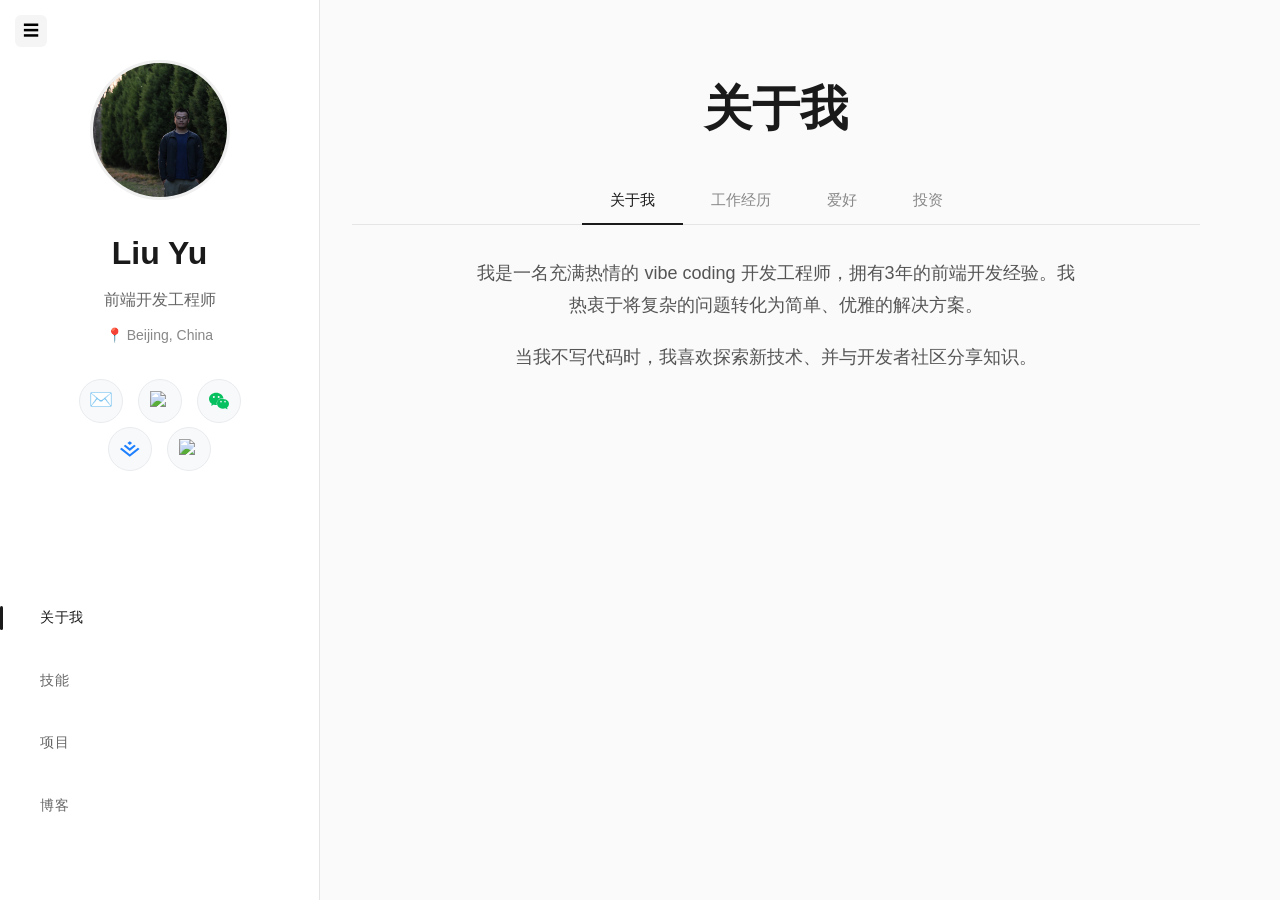
==== index.html @ d7ed3e7b "fix: 修改博客文章详情页" ====
<!DOCTYPE html>
<html lang="zh-CN">
<head>
    <meta charset="UTF-8">
    <meta name="viewport" content="width=device-width, initial-scale=1.0">
    <title>个人网站</title>
    <link rel="stylesheet" href="styles.css">
    <script type="module" src="./js/script.js"></script>
</head>
<body>
    <div class="app-container">
        <!-- 移动端顶部导航 -->
        <nav class="mobile-nav">
            <span class="mobile-nav-title">Liu Yu</span>
            <ul class="mobile-nav-menu">
                <li><a href="#about" class="mobile-nav-link active">关于</a></li>
                <li><a href="#skills" class="mobile-nav-link">技能</a></li>
                <li><a href="#projects" class="mobile-nav-link">项目</a></li>
                <li><a href="#blog" class="mobile-nav-link">博客</a></li>
            </ul>
        </nav>
        <button class="sidebar-toggle" id="sidebarToggle" title="收起侧边栏">☰</button>
        <aside class="sidebar">
            <div class="profile-section">
                <div class="avatar">
                    <img src="./images/avatar.webp" alt="Profile Picture" class="profile-img">
                </div>
                <h1 class="name">Liu Yu</h1>
                <p class="title">前端开发工程师</p>
                <p class="location">📍 Beijing, China</p>
                
                <div class="social-links">
                    <a href="mailto:hotpotliu@163.com" class="social-link" target="_blank">✉️</a>
                    <a href="https://github.com/Dada-liu" class="social-link" target="_blank"><img src="./github-logo.png" alt="GitHub" class="social-icon"></a>
                    <div class="wechat-container">
                        <a href="#" class="social-link wechat-link" target="_blank"><img src="./wechat-logo.svg" alt="WeChat" class="social-icon"></a>
                        <div class="wechat-popup">
                            <div class="wechat-popup-content">
                                <img src="./wechat-qrcode.webp" alt="WeChat QR Code" class="wechat-qrcode">
                                <div class="wechat-info">
                                    <p class="wechat-id">微信号：hotpotdaxia</p>
                                    <p class="wechat-tip">扫码添加微信</p>
                                </div>
                            </div>
                        </div>
                    </div>
                </div>
                <div class="social-links social-links-secondary">
                    <a href="https://juejin.cn/user/4187412310262702" class="social-link" target="_blank" title="掘金">
                        <img src="./juejin-logo.svg" alt="掘金" class="social-icon"></a>
                    </a>
                    <a href="https://blog.csdn.net/txt666999999" class="social-link" target="_blank" title="CSDN">
                        <img src="https://g.csdnimg.cn/static/logo/favicon32.ico" alt="CSDN" class="social-icon"></a>
                        <!-- <img src="./csdn-logo.png" alt="CSDN" class="social-icon"></a> -->
                    </a>
                </div>
            </div>

            <nav class="nav-section">
                <ul class="nav-menu">
                    <li><a href="#about" class="nav-link active">关于我</a></li>
                    <li><a href="#skills" class="nav-link">技能</a></li>
                    <li><a href="#projects" class="nav-link">项目</a></li>
                    <li><a href="#blog" class="nav-link">博客</a></li>
                </ul>
            </nav>
        </aside>

        <main class="main-content">
            <section id="about" class="content-section active">
                <div class="section-header">
                    <h2>关于我</h2>
                </div>
                <div class="about-tabs">
                    <button class="about-tab active" data-about-tab="about-me">关于我</button>
                    <button class="about-tab" data-about-tab="experience">工作经历</button>
                    <button class="about-tab" data-about-tab="hobbies">爱好</button>
                    <button class="about-tab" data-about-tab="investment">投资</button>
                </div>
                <div class="about-tab-content active" id="about-me">
                    <div class="about-content">
                        <p>我是一名充满热情的 vibe coding 开发工程师，拥有3年的前端开发经验。我热衷于将复杂的问题转化为简单、优雅的解决方案。</p>
                        <p>当我不写代码时，我喜欢探索新技术、并与开发者社区分享知识。</p>
                    </div>
                </div>
                <div class="about-tab-content" id="about-experience">
                    <div class="timeline" id="experienceTimeline">
                        <!-- 经历将通过 JS 动态加载 -->
                    </div>
                </div>
                <div class="about-tab-content" id="about-hobbies">
                    <div class="about-content">
                        <p>身体是革命的本钱，保持体育运动；</p>
                        <p>追求极限，探索更高阶的运动；</p>
                    </div>
                    <div class="image-gallery">
                        <img src="./images/hobby-1.webp" alt="爱好 1" class="gallery-image">
                        <img src="./images/hobby-2.webp" alt="爱好 2" class="gallery-image">
                        <img src="./images/hobby-3.webp" alt="爱好 3" class="gallery-image">
                    </div>
                </div>
                <div class="about-tab-content" id="about-investment">
                    <div class="about-content">
                        <p>
                            欢迎加好友一起探讨
                        </p>
                    </div>
                    <div class="image-gallery">
                        <img src="./images/invest.webp" alt="投资" class="gallery-image">
                    </div>
                </div>
            </section>

            <section id="skills" class="content-section">
                <div class="section-header">
                    <h2>技能</h2>
                    <p>我使用的技术栈</p>
                </div>
                <div class="skills-container">
                    <div class="skill-category">
                        <h3>前端</h3>
                        <div class="skill-tags">
                            <span class="skill-tag">HTML/CSS</span>
                            <span class="skill-tag">JavaScript</span>
                            <span class="skill-tag">React</span>
                            <span class="skill-tag">Next</span>
                            <span class="skill-tag">TypeScript</span>
                        </div>
                    </div>
                    <div class="skill-category">
                        <h3>后端</h3>
                        <div class="skill-tags">
                            <span class="skill-tag">Node.js</span>
                            <span class="skill-tag">Python</span>
                            <!-- <span class="skill-tag">MongoDB</span> -->
                        </div>
                    </div>
                    <div class="skill-category">
                        <h3>工具与平台</h3>
                        <div class="skill-tags">
                            <span class="skill-tag">Git</span>
                            <span class="skill-tag">Docker</span>
                            <span class="skill-tag">Linux</span>
                            <span class="skill-tag">Nginx</span>
                            <span class="skill-tag">CI/CD</span>
                        </div>
                    </div>
                </div>
            </section>

            <section id="projects" class="content-section">
                <div class="section-header">
                    <h2>项目</h2>
                    <p>我的最新作品</p>
                </div>
                <div class="projects-grid" id="projectsGrid">
                    <!-- 项目将通过 JS 动态加载 -->
                </div>
            </section>

            <section id="blog" class="content-section">
                <div class="section-header">
                    <h2>博客</h2>
                    <p>我的思考与教程</p>
                </div>
                <div class="blog-list" id="blogList">
                    <!-- 博客文章将通过 JS 动态加载 -->
                </div>
            </section>

            <section id="blog-detail" class="content-section">
                <button class="back-button" id="backToBlog">← 返回博客</button>
                <article class="blog-article" id="blogArticle">
                    <!-- 文章详情将通过 JS 动态加载 -->
                </article>
            </section>


            <section id="contact" class="content-section">
                <div class="section-header">
                    <h2>联系我</h2>
                    <p>让我们一起合作</p>
                </div>
                <div class="contact-content">
                    <p>我始终对新项目和机会感兴趣。无论您有疑问还是只是想打个招呼，请随时联系我！</p>
                    <div class="contact-methods">
                        <div class="contact-method">
                            <h4>邮箱</h4>
                            <a href="mailto:your.email@example.com">your.email@example.com</a>
                        </div>
                        <div class="contact-method">
                            <h4>GitHub</h4>
                            <a href="https://github.com/yourusername">github.com/yourusername</a>
                        </div>
                        <div class="contact-method">
                            <h4>领英</h4>
                            <a href="https://linkedin.com/in/yourusername">linkedin.com/in/yourusername</a>
                        </div>
                    </div>
                </div>
            </section>
        </main>
    </div>
</body>
</html>
---- styles.css ----
* {
    margin: 0;
    padding: 0;
    box-sizing: border-box;
}

body {
    font-family: 'Inter', -apple-system, BlinkMacSystemFont, 'Segoe UI', Roboto, sans-serif;
    line-height: 1.6;
    color: #1a1a1a;
    background: #fafafa;
    min-height: 100vh;
}

.app-container {
    display: flex;
    min-height: 100vh;
}

/* Sidebar Styles */
.sidebar {
    width: 320px;
    background: white;
    color: #1a1a1a;
    padding: 60px 40px;
    display: flex;
    flex-direction: column;
    position: fixed;
    height: 100vh;
    border-right: 1px solid #e5e5e5;
    transition: width 0.3s ease, padding 0.3s ease, visibility 0.3s ease, opacity 0.3s ease;
}

.sidebar-toggle {
    position: fixed;
    top: 15px;
    left: 15px;
    z-index: 1001;
    width: 32px;
    height: 32px;
    border: none;
    background: #f5f5f5;
    border-radius: 6px;
    cursor: pointer;
    font-size: 16px;
    display: flex;
    align-items: center;
    justify-content: center;
    transition: background 0.2s, left 0.3s ease;
}

.sidebar-toggle.hidden {
    left: -40px;
}

/* 移动端顶部导航 - 默认隐藏 */
.mobile-nav {
    display: none;
}

.sidebar-toggle:hover {
    background: #e5e5e5;
}

.sidebar.collapsed {
    width: 0;
    padding: 60px 0;
    overflow: hidden;
    visibility: hidden;
    opacity: 0;
}

.sidebar.collapsed + .main-content {
    margin-left: 0;
    transition: margin-left 0.3s ease;
}

.profile-section {
    text-align: center;
    margin-bottom: 40px;
}

.avatar {
    margin-bottom: 20px;
}

.profile-img {
    width: 140px;
    height: 140px;
    border-radius: 50%;
    object-fit: cover;
    transition: all 0.3s ease;
    border: 3px solid #f0f0f0;
}

.profile-img:hover {
    transform: scale(4.5);
    /* border-color: #e0e0e0; */
}

.name {
    font-size: 2rem;
    font-weight: 700;
    margin-bottom: 8px;
    color: #1a1a1a;
}

.title {
    font-size: 1rem;
    color: #666;
    margin-bottom: 12px;
    font-weight: 400;
}

.location {
    font-size: 0.875rem;
    color: #888;
    margin-bottom: 32px;
}

.social-links {
    display: flex;
    justify-content: center;
    gap: 15px;

    transform: scale(1)
}

.social-link {
    display: flex;
    align-items: center;
    justify-content: center;
    width: 44px;
    height: 44px;
    background: #f8f9fa;
    color: #666;
    text-decoration: none;
    border-radius: 50%;
    transition: all 0.2s ease;
    font-size: 1.2rem;
    border: 1px solid #e9ecef;
}

.social-link:hover {
    background: #1a1a1a;
    color: white;
    transform: translateY(-1px);
    border-color: #1a1a1a;
}

.social-icon {
    width: 20px;
    height: 20px;
}

.social-links-secondary {
    margin-top: 4px;
}

/* 微信弹窗样式 */
.wechat-container {
    position: relative;
    display: inline-block;
}

.wechat-popup {
    position: absolute;
    bottom: 100%;
    left: 50%;
    transform: translateX(-50%);
    background: white;
    border-radius: 12px;
    padding: 16px;
    box-shadow: 0 8px 24px rgba(0, 0, 0, 0.12);
    opacity: 0;
    visibility: hidden;
    transition: all 0.2s ease;
    z-index: 1000;
    margin-bottom: 12px;
    border: 1px solid #f0f0f0;
    min-width: 160px;
}

.wechat-popup::before {
    content: '';
    position: absolute;
    top: 100%;
    left: 50%;
    transform: translateX(-50%);
    border: 6px solid transparent;
    border-top-color: white;
}

.wechat-container:hover .wechat-popup {
    opacity: 1;
    visibility: visible;
    transform: translateX(-50%) translateY(-10px);
}

.wechat-popup-content {
    text-align: center;
}

.wechat-qrcode {
    width: 100px;
    height: 100px;
    margin-bottom: 10px;
    border-radius: 8px;
}

.wechat-info {
    color: #1a1a1a;
}

.wechat-id {
    font-size: 12px;
    font-weight: 600;
    margin-bottom: 2px;
    color: #1a1a1a;
}

.wechat-tip {
    font-size: 11px;
    color: #666;
    margin: 0;
}

.nav-section {
    margin-top: auto;
}

.nav-menu {
    list-style: none;
}

.nav-menu li {
    margin-bottom: 8px;
}

.nav-link {
    display: block;
    color: #666;
    text-decoration: none;
    padding: 16px 0;
    border-radius: 0;
    transition: all 0.2s ease;
    font-weight: 500;
    font-size: 0.875rem;
    text-transform: uppercase;
    letter-spacing: 0.5px;
    position: relative;
}

.nav-link:hover {
    color: #1a1a1a;
}

.nav-link.active {
    color: #1a1a1a;
}

.nav-link.active::after {
    content: '';
    position: absolute;
    left: -40px;
    top: 50%;
    transform: translateY(-50%);
    width: 3px;
    height: 24px;
    background: #1a1a1a;
    border-radius: 2px;
}

/* Main Content Styles */
.main-content {
    margin-left: 320px;
    flex: 1;
    padding: 80px 80px 80px 32px;
    overflow-y: auto;
    background: #fafafa;
}

.content-section {
    display: none;
    max-width: 1000px;
    margin: 0 auto;
}

.content-section.active {
    display: block;
}

.section-header {
    margin-bottom: 40px;
    text-align: center;
}

.section-header h2 {
    font-size: 3rem;
    color: #1a1a1a;
    margin-bottom: 16px;
    font-weight: 700;
    line-height: 1.2;
}

.section-header p {
    color: #666;
    font-size: 1.125rem;
    font-weight: 400;
}

/* About Section Tabs */
.about-tabs {
    display: flex;
    justify-content: center;
    gap: 0;
    margin-bottom: 32px;
    border-bottom: 1px solid #e5e5e5;
}

.about-tab {
    padding: 12px 28px;
    background: none;
    border: none;
    border-bottom: 2px solid transparent;
    color: #888;
    font-size: 0.95rem;
    font-weight: 500;
    cursor: pointer;
    transition: all 0.2s ease;
    margin-bottom: -1px;
}

.about-tab:hover {
    color: #1a1a1a;
}

.about-tab.active {
    color: #1a1a1a;
    border-bottom-color: #1a1a1a;
}

.about-tab-content {
    display: none;
}

.about-tab-content.active {
    display: block;
}

/* About Section */
.about-content {
    text-align: center;
    font-size: 1.125rem;
    line-height: 1.8;
    color: #555;
    max-width: 600px;
    margin: 0 auto;
}

.about-content p {
    margin-bottom: 20px;
}

/* Image Gallery */
.image-gallery {
    display: grid;
    grid-template-columns: repeat(auto-fit, minmax(280px, 1fr));
    gap: 20px;
    margin-top: 32px;
}

.gallery-image {
    width: 100%;
    height: 240px;
    object-fit: cover;
    border-radius: 12px;
    box-shadow: 0 2px 8px rgba(0, 0, 0, 0.06);
    transition: transform 0.3s ease, box-shadow 0.3s ease;
    cursor: pointer;
}

.gallery-image:hover {
    transform: scale(1.03);
    box-shadow: 0 8px 20px rgba(0, 0, 0, 0.12);
}

/* Skills Section */
.skills-container {
    display: flex;
    flex-direction: column;
    gap: 30px;
}

.skill-category h3 {
    color: #1a1a1a;
    margin-bottom: 20px;
    font-size: 1.25rem;
    font-weight: 600;
    text-transform: uppercase;
    letter-spacing: 0.5px;
    font-size: 0.875rem;
}

.skill-tags {
    display: flex;
    flex-wrap: wrap;
    gap: 10px;
}

.skill-tag {
    background: #f8f9fa;
    color: #666;
    padding: 8px 16px;
    border-radius: 20px;
    font-size: 0.875rem;
    font-weight: 500;
    transition: all 0.2s ease;
    border: 1px solid #e9ecef;
}

.skill-tag:hover {
    background: #1a1a1a;
    color: white;
    transform: translateY(-1px);
    border-color: #1a1a1a;
}

/* Projects Section */
.projects-grid {
    display: grid;
    grid-template-columns: repeat(auto-fit, minmax(350px, 1fr));
    gap: 30px;
}

.project-card {
    background: white;
    border-radius: 12px;
    overflow: hidden;
    box-shadow: 0 2px 8px rgba(0, 0, 0, 0.04);
    transition: all 0.3s ease;
    border: 1px solid #f0f0f0;
    display: flex;
    flex-direction: column;
}

.project-card:hover {
    transform: translateY(-4px);
    box-shadow: 0 12px 24px rgba(0, 0, 0, 0.08);
}

.project-image img {
    width: 100%;
    height: 200px;
    object-fit: cover;
}

.project-info {
    padding: 25px;
    flex: 1;
    display: flex;
    flex-direction: column;
}

.project-info h3 {
    color: #1a1a1a;
    margin-bottom: 12px;
    font-size: 1.25rem;
    font-weight: 600;
}

.project-info p {
    color: #666;
    margin-bottom: 20px;
    line-height: 1.6;
    font-size: 0.95rem;
}

.project-tech {
    display: flex;
    flex-wrap: wrap;
    gap: 8px;
    margin-bottom: 20px;
}

.project-tech span {
    background: #f8f9fa;
    color: #666;
    padding: 4px 12px;
    border-radius: 12px;
    font-size: 0.75rem;
    font-weight: 500;
    border: 1px solid #e9ecef;
}

.project-links {
    display: flex;
    gap: 15px;
    margin-top: auto;
    padding-top: 16px;
}

.project-link {
    display: inline-block;
    background: #1a1a1a;
    color: white;
    padding: 8px 16px;
    text-decoration: none;
    border-radius: 6px;
    font-size: 0.875rem;
    font-weight: 500;
    transition: all 0.2s ease;
}

.project-link:hover {
    background: #333;
    transform: translateY(-1px);
}

/* Blog Section */
.blog-list {
    display: flex;
    flex-direction: column;
    gap: 24px;
    max-width: 1000px;
    margin: 0 auto;
}

.blog-card {
    display: flex;
    background: white;
    border-radius: 16px;
    overflow: hidden;
    box-shadow: 0 2px 12px rgba(0, 0, 0, 0.06);
    transition: all 0.3s ease;
    border: 1px solid #f0f0f0;
    cursor: pointer;
    gap: 24px;
}

.blog-card:hover {
    transform: translateY(-6px);
    box-shadow: 0 16px 32px rgba(0, 0, 0, 0.12);
}

.blog-card-image {
    width: 240px;
    height: 160px;
    flex-shrink: 0;
    overflow: hidden;
    background: #f5f5f5;
}

.blog-card-image img {
    width: 100%;
    height: 100%;
    object-fit: cover;
    object-position: top left;
    transition: transform 0.5s ease;
}

.blog-card:hover .blog-card-image img {
    transform: scale(1.05);
}

.blog-card-content {
    padding: 24px;
}

.blog-card-meta {
    display: flex;
    align-items: center;
    gap: 12px;
    margin-bottom: 12px;
    font-size: 0.8rem;
    color: #888;
}

.blog-card-date {
    display: flex;
    align-items: center;
    gap: 4px;
}

.blog-card-tags {
    display: flex;
    flex-wrap: wrap;
    gap: 6px;
}

.blog-card-tag {
    background: #f0f0f0;
    padding: 4px 10px;
    border-radius: 12px;
    font-size: 0.75rem;
    font-weight: 500;
    color: #666;
}

.blog-card-title {
    font-size: 1.25rem;
    font-weight: 600;
    color: #1a1a1a;
    margin-bottom: 12px;
    line-height: 1.4;
}

.blog-card-excerpt {
    color: #666;
    font-size: 0.95rem;
    line-height: 1.6;
    display: -webkit-box;
    -webkit-line-clamp: 3;
    -webkit-box-orient: vertical;
    overflow: hidden;
}

.blog-card-read-more {
    display: inline-flex;
    align-items: center;
    gap: 6px;
    margin-top: 16px;
    color: #1a1a1a;
    font-size: 0.875rem;
    font-weight: 500;
    transition: gap 0.2s ease;
}

.blog-card:hover .blog-card-read-more {
    gap: 10px;
}

/* Blog Detail Section */
.back-button {
    display: inline-flex;
    align-items: center;
    gap: 8px;
    padding: 12px 24px;
    background: white;
    border: 1px solid #e5e5e5;
    border-radius: 8px;
    color: #666;
    font-size: 0.875rem;
    font-weight: 500;
    cursor: pointer;
    transition: all 0.2s ease;
    margin-bottom: 30px;
}

.back-button:hover {
    background: #1a1a1a;
    color: white;
    border-color: #1a1a1a;
}

.blog-article {
    background: white;
    border-radius: 16px;
    padding: 58px;
    box-shadow: 0 2px 12px rgba(0, 0, 0, 0.06);
    border: 1px solid #f0f0f0;
    max-width: 1000px;
    margin: 0 auto;
}

.blog-article-header {
    margin-bottom: 32px;
    padding-bottom: 24px;
    border-bottom: 1px solid #f0f0f0;
}

.blog-article-title {
    font-size: 2rem;
    font-weight: 700;
    color: #1a1a1a;
    margin-bottom: 16px;
    line-height: 1.3;
}

.blog-article-meta {
    display: flex;
    align-items: center;
    gap: 20px;
    color: #888;
    font-size: 0.875rem;
}

.blog-article-date,
.blog-article-tag {
    display: flex;
    align-items: center;
    gap: 6px;
}

.blog-article-tags {
    display: flex;
    flex-wrap: wrap;
    gap: 6px;
}

.blog-article-tag {
    background: #f0f0f0;
    padding: 4px 12px;
    border-radius: 12px;
}

.blog-article-hero {
    width: 100%;
    height: 320px;
    border-radius: 12px;
    overflow: hidden;
    margin-bottom: 32px;
    background: #f5f5f5;
}

.blog-article-hero img {
    width: 100%;
    height: 100%;
    object-fit: cover;
    object-position: top left;
}

.blog-article-content {
    color: #333;
    font-size: 1.0625rem;
    line-height: 1.8;
    flex: 1;
    min-width: 0;
}

/* 文章主体布局 - 侧边目录 */
.blog-article-body {
    display: flex;
    gap: 40px;
    align-items: flex-start;
}

.blog-article-sidebar {
    width: 168px;
    flex-shrink: 0;
    position: fixed;
    top: 300px;
    right: 0;
    max-height: calc(100vh - 40px);
    overflow-y: auto;
}

/* 目录样式 */
.article-toc {
}

.toc-header {
    display: flex;
    align-items: center;
    justify-content: end;
    gap: 4px;
    margin-bottom: 12px;
    padding: 0 16px 8px 16px;
    border-bottom: 1px solid #e5e5e5;
}

.toc-btn {
    display: flex;
    align-items: center;
    justify-content: center;
    height: 28px;
    border: 1px solid #e5e5e5;
    background: #fafafa;
    border-radius: 6px;
    cursor: pointer;
    color: #666;
    transition: all 0.2s ease;
    padding: 0;
}

.toc-toggle-btn {
    width: auto;
    padding: 0 8px;
    gap: 4px;
}

.toc-toggle-text {
    font-size: 0.8125rem;
    font-weight: 600;
    white-space: nowrap;
}

.toc-scroll-top-btn {
    width: 28px;
    flex-shrink: 0;
}

.toc-btn:hover {
    background: #1a1a1a;
    color: white;
    border-color: #1a1a1a;
}

.toc-toggle-btn svg {
    transition: transform 0.25s ease;
}

.toc-toggle-btn.collapsed svg {
    transform: rotate(-90deg);
}

.toc-header.toc-collapsed {
    border-bottom-color: transparent;
    margin-bottom: 0;
    padding-bottom: 0;
}

.toc-list {
    list-style: none;
    padding: 0;
    margin: 0;
}

.toc-item {
    margin-bottom: 4px;
}

.toc-link {
    display: block;
    color: #666;
    text-decoration: none;
    font-size: 0.8125rem;
    padding: 4px 8px;
    border-radius: 4px;
    transition: all 0.2s;
    border-left: 2px solid transparent;
}

.toc-link:hover {
    color: #1a1a1a;
    background: #f0f0f0;
}

.toc-link.active {
    color: #3b86ef;
    background: #f0f7ff;
    border-left-color: #3b86ef;
}

.toc-level-1 .toc-link {
    font-weight: 500;
}

.toc-level-2 .toc-link {
    padding-left: 16px;
}

.toc-level-3 .toc-link {
    padding-left: 24px;
    font-size: 0.75rem;
}

/* 文章内容中的标题 */
.blog-article-content h1,
.blog-article-content h2,
.blog-article-content h3 {
    color: #1a1a1a;
    margin-top: 32px;
    margin-bottom: 16px;
    font-weight: 600;
}

.blog-article-content h2 {
    font-size: 1.5rem;
}

.blog-article-content h3 {
    font-size: 1.25rem;
}

.blog-article-content p {
    margin-bottom: 16px;
}

.blog-article-content ul,
.blog-article-content ol {
    margin-bottom: 16px;
    padding-left: 24px;
}

.blog-article-content li {
    margin-bottom: 8px;
}

.blog-article-content code {
    background: #f5f5f5;
    padding: 2px 6px;
    border-radius: 4px;
    font-family: 'Fira Code', 'Monaco', monospace;
    font-size: 0.9em;
    color: #e83e8c;
}

.blog-article-content pre {
    background: #1a1a1a;
    color: #f8f8f2;
    padding: 20px;
    border-radius: 8px;
    overflow-x: auto;
    margin-bottom: 20px;
}

.blog-article-content pre code {
    background: transparent;
    color: inherit;
    padding: 0;
}

.blog-article-content img {
    max-width: 100%;
    height: auto;
    border-radius: 8px;
    margin: 20px 0;
}

.blog-article-content table {
    width: 100%;
    border-collapse: collapse;
    margin: 20px 0;
    font-size: 0.9375rem;
}

.blog-article-content thead {
    background: #f8f9fa;
}

.blog-article-content th {
    padding: 10px 14px;
    border: 1px solid #d0d0d0;
    text-align: left;
    font-weight: 600;
    color: #1a1a1a;
}

.blog-article-content td {
    padding: 10px 14px;
    border: 1px solid #e0e0e0;
    color: #444;
}

.blog-article-content tr:hover {
    background: #fafafa;
}

.blog-article-content blockquote {
    border-left: 4px solid #1a1a1a;
    padding-left: 20px;
    margin: 20px 0;
    color: #666;
    font-style: italic;
}

.blog-article-content a {
    color: #1a1a1a;
    text-decoration: underline;
    text-underline-offset: 3px;
}

.blog-article-content a:hover {
    color: #666;
}

/* Experience Section */
.timeline {
    position: relative;
    padding-left: 30px;
}

.timeline::before {
    content: '';
    position: absolute;
    left: 15px;
    top: 0;
    bottom: 0;
    width: 1px;
    background: #e5e5e5;
}

.timeline-item {
    position: relative;
    margin-bottom: 30px;
    background: white;
    padding: 24px;
    border-radius: 8px;
    box-shadow: 0 2px 8px rgba(0, 0, 0, 0.04);
    border: 1px solid #f0f0f0;
}

.timeline-item::before {
    content: '';
    position: absolute;
    left: -23px;
    top: 24px;
    width: 8px;
    height: 8px;
    background: #1a1a1a;
    border-radius: 50%;
    border: 2px solid #fafafa;
}

.timeline-date {
    color: #666;
    font-weight: 600;
    margin-bottom: 8px;
    font-size: 0.875rem;
    text-transform: uppercase;
    letter-spacing: 0.5px;
}

.timeline-content h3 {
    color: #1a1a1a;
    margin-bottom: 4px;
    font-size: 1.125rem;
    font-weight: 600;
}

.company {
    color: #888;
    font-style: normal;
    margin-bottom: 12px;
    font-size: 0.95rem;
}

.timeline-content p {
    color: #666;
    line-height: 1.6;
    font-size: 0.95rem;
}

/* Contact Section */
.contact-content {
    text-align: center;
    font-size: 1.125rem;
    line-height: 1.8;
    color: #555;
    margin-bottom: 40px;
    max-width: 600px;
    margin-left: auto;
    margin-right: auto;
}

.contact-methods {
    display: grid;
    grid-template-columns: repeat(auto-fit, minmax(250px, 1fr));
    gap: 30px;
    margin-top: 40px;
}

.contact-method {
    background: white;
    padding: 32px 24px;
    border-radius: 8px;
    box-shadow: 0 2px 8px rgba(0, 0, 0, 0.04);
    text-align: center;
    transition: all 0.3s ease;
    border: 1px solid #f0f0f0;
}

.contact-method:hover {
    transform: translateY(-2px);
    box-shadow: 0 8px 16px rgba(0, 0, 0, 0.08);
}

.contact-method h4 {
    color: #1a1a1a;
    margin-bottom: 12px;
    font-size: 1rem;
    font-weight: 600;
    text-transform: uppercase;
    letter-spacing: 0.5px;
    font-size: 0.875rem;
}

.contact-method a {
    color: #1a1a1a;
    text-decoration: none;
    font-weight: 500;
    transition: all 0.2s ease;
}

.contact-method a:hover {
    color: #666;
}

/* Responsive Design */
@media (max-width: 768px) {
    .app-container {
        flex-direction: column;
    }

    /* 隐藏侧边栏 */
    .sidebar {
        display: none;
    }

    .sidebar-toggle {
        display: none;
    }

    /* 顶部简约导航 */
    .mobile-nav {
        display: flex;
        position: fixed;
        top: 0;
        left: 0;
        right: 0;
        z-index: 1000;
        background: white;
        border-bottom: 1px solid #e5e5e5;
        padding: 10px 15px;
        justify-content: space-between;
        align-items: center;
    }

    .mobile-nav-title {
        font-weight: 600;
        font-size: 1rem;
    }

    .mobile-nav-menu {
        display: flex;
        gap: 15px;
        list-style: none;
        margin: 0;
        padding: 0;
    }

    .mobile-nav-link {
        color: #666;
        text-decoration: none;
        font-size: 0.875rem;
        padding: 5px 8px;
        border-radius: 4px;
        transition: all 0.2s;
    }

    .mobile-nav-link:hover,
    .mobile-nav-link.active {
        color: #1a1a1a;
        background: #f5f5f5;
    }

    .main-content {
        margin-left: 0;
        padding: 70px 20px 30px;
    }

    .blog-article-body {
        flex-direction: column;
    }

    .blog-article-sidebar {
        width: 100%;
        position: static;
        max-height: none;
        margin-bottom: 24px;
    }

    .article-toc {
        display: none; /* 移动端隐藏侧边目录，可根据需要改为折叠形式 */
    }

    .blog-card {
        flex-direction: column;
        gap: 0;
    }

    .blog-card-image {
        width: 100%;
        height: 200px;
    }

    .projects-grid {
        grid-template-columns: 1fr;
    }

    .timeline::before {
        left: 10px;
    }

    .timeline-item {
        padding-left: 20px;
    }

    .timeline-item::before {
        left: -18px;
    }

    .contact-methods {
        grid-template-columns: 1fr;
    }
}

@media (max-width: 480px) {
    .name {
        font-size: 1.5rem;
    }
    
    .title {
        font-size: 1rem;
    }
    
    .section-header h2 {
        font-size: 2rem;
    }
    
    .projects-grid {
        grid-template-columns: 1fr;
    }
}
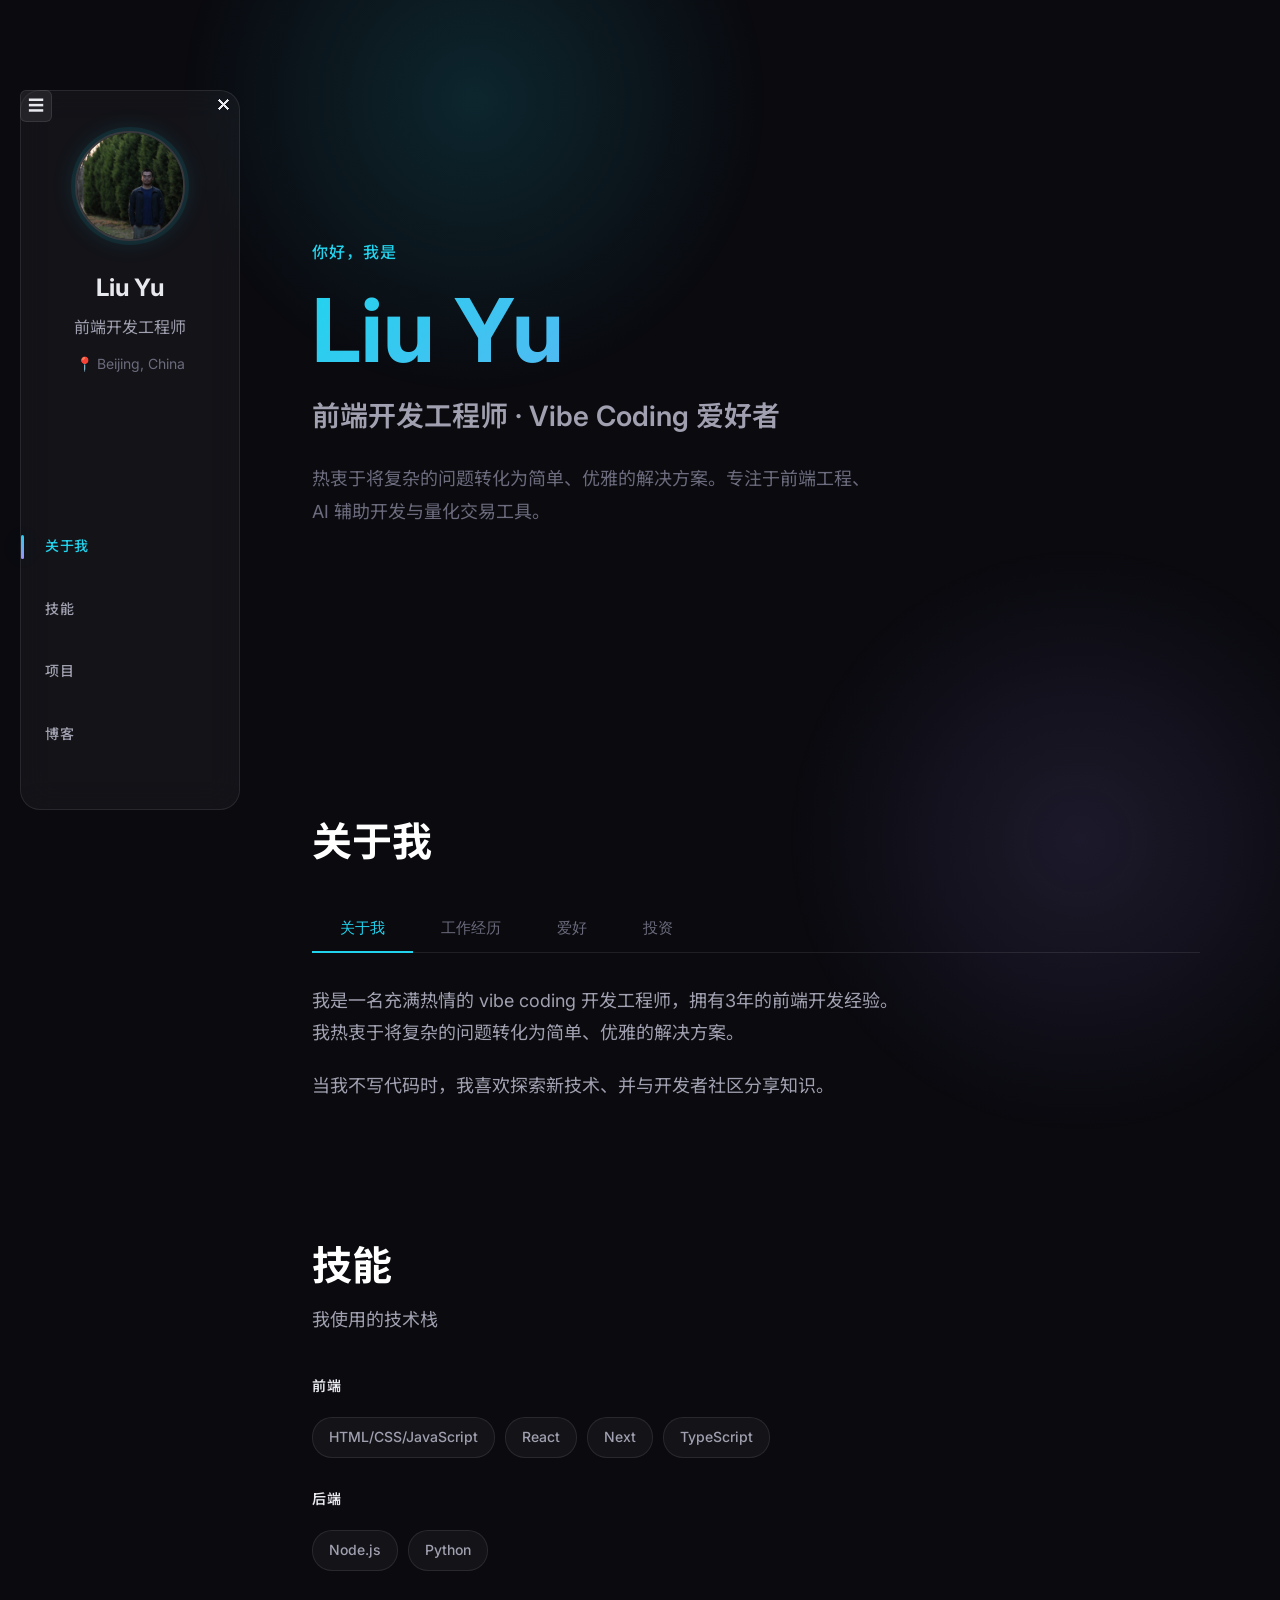
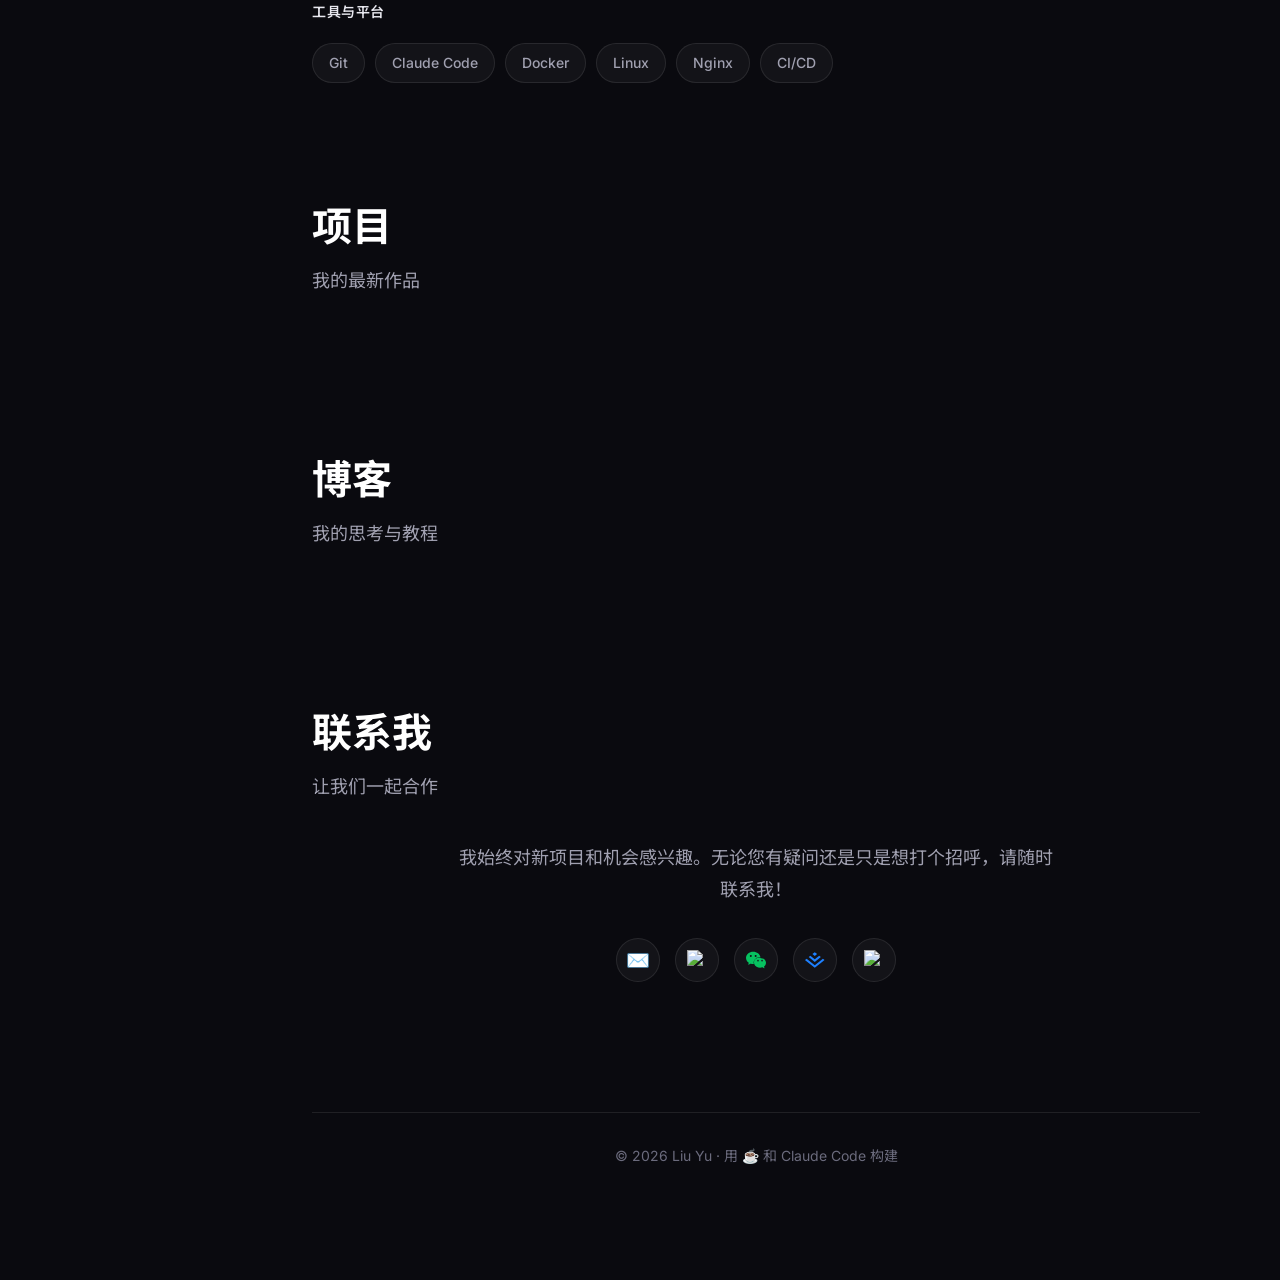
==== commit 347891fb: "feat: 重构主页样式与交互，更新 ts-core 博客内容" ====
--- a/index.html
+++ b/index.html
@@ -4,10 +4,13 @@
     <meta charset="UTF-8">
     <meta name="viewport" content="width=device-width, initial-scale=1.0">
     <title>个人网站</title>
+    <link rel="preconnect" href="https://fonts.googleapis.com">
+    <link rel="preconnect" href="https://fonts.gstatic.com" crossorigin>
+    <link href="https://fonts.googleapis.com/css2?family=Inter:wght@400;500;600;700&family=Noto+Sans+SC:wght@400;500;700&display=swap" rel="stylesheet">
     <link rel="stylesheet" href="styles.css">
     <script type="module" src="./js/script.js"></script>
 </head>
-<body>
+<body class="intro">
     <div class="app-container">
         <!-- 移动端顶部导航 -->
         <nav class="mobile-nav">
@@ -20,6 +23,7 @@
             </ul>
         </nav>
         <button class="sidebar-toggle" id="sidebarToggle" title="收起侧边栏">☰</button>
+        <button class="sidebar-toggle sidebar-toggle-right expanded" id="sidebarToggleRight" title="收起侧边栏">✕</button>
         <aside class="sidebar">
             <div class="profile-section">
                 <div class="avatar">
@@ -28,32 +32,6 @@
                 <h1 class="name">Liu Yu</h1>
                 <p class="title">前端开发工程师</p>
                 <p class="location">📍 Beijing, China</p>
-                
-                <div class="social-links">
-                    <a href="mailto:hotpotliu@163.com" class="social-link" target="_blank">✉️</a>
-                    <a href="https://github.com/Dada-liu" class="social-link" target="_blank"><img src="./github-logo.png" alt="GitHub" class="social-icon"></a>
-                    <div class="wechat-container">
-                        <a href="#" class="social-link wechat-link" target="_blank"><img src="./wechat-logo.svg" alt="WeChat" class="social-icon"></a>
-                        <div class="wechat-popup">
-                            <div class="wechat-popup-content">
-                                <img src="./wechat-qrcode.webp" alt="WeChat QR Code" class="wechat-qrcode">
-                                <div class="wechat-info">
-                                    <p class="wechat-id">微信号：hotpotdaxia</p>
-                                    <p class="wechat-tip">扫码添加微信</p>
-                                </div>
-                            </div>
-                        </div>
-                    </div>
-                </div>
-                <div class="social-links social-links-secondary">
-                    <a href="https://juejin.cn/user/4187412310262702" class="social-link" target="_blank" title="掘金">
-                        <img src="./juejin-logo.svg" alt="掘金" class="social-icon"></a>
-                    </a>
-                    <a href="https://blog.csdn.net/txt666999999" class="social-link" target="_blank" title="CSDN">
-                        <img src="https://g.csdnimg.cn/static/logo/favicon32.ico" alt="CSDN" class="social-icon"></a>
-                        <!-- <img src="./csdn-logo.png" alt="CSDN" class="social-icon"></a> -->
-                    </a>
-                </div>
             </div>
 
             <nav class="nav-section">
@@ -67,7 +45,16 @@
         </aside>
 
         <main class="main-content">
-            <section id="about" class="content-section active">
+            <div class="page-sections" id="pageSections">
+            <!-- Hero 首屏 -->
+            <section class="hero" id="home">
+                <p class="hero-greeting">你好，我是</p>
+                <h1 class="hero-name">Liu Yu</h1>
+                <p class="hero-tagline">前端开发工程师 · Vibe Coding 爱好者</p>
+                <p class="hero-desc">热衷于将复杂的问题转化为简单、优雅的解决方案。专注于前端工程、AI 辅助开发与量化交易工具。</p>
+            </section>
+
+            <section id="about" class="content-section">
                 <div class="section-header">
                     <h2>关于我</h2>
                 </div>
@@ -120,8 +107,7 @@
                     <div class="skill-category">
                         <h3>前端</h3>
                         <div class="skill-tags">
-                            <span class="skill-tag">HTML/CSS</span>
-                            <span class="skill-tag">JavaScript</span>
+                            <span class="skill-tag">HTML/CSS/JavaScript</span>
                             <span class="skill-tag">React</span>
                             <span class="skill-tag">Next</span>
                             <span class="skill-tag">TypeScript</span>
@@ -139,6 +125,7 @@
                         <h3>工具与平台</h3>
                         <div class="skill-tags">
                             <span class="skill-tag">Git</span>
+                            <span class="skill-tag">Claude Code</span>
                             <span class="skill-tag">Docker</span>
                             <span class="skill-tag">Linux</span>
                             <span class="skill-tag">Nginx</span>
@@ -168,38 +155,109 @@
                 </div>
             </section>
 
-            <section id="blog-detail" class="content-section">
+            <section id="contact" class="content-section">
+                <div class="section-header">
+                    <h2>联系我</h2>
+                    <p>让我们一起合作</p>
+                </div>
+                <div class="contact-content">
+                    <p>我始终对新项目和机会感兴趣。无论您有疑问还是只是想打个招呼，请随时联系我！</p>
+                    <div class="social-links contact-social">
+                        <a href="mailto:hotpotliu@163.com" class="social-link" target="_blank" title="邮箱">✉️</a>
+                        <a href="https://github.com/Dada-liu" class="social-link" target="_blank" title="GitHub"><img src="./github-logo.png" alt="GitHub" class="social-icon"></a>
+                        <div class="wechat-container">
+                            <a href="#" class="social-link wechat-link" target="_blank" title="微信"><img src="./wechat-logo.svg" alt="WeChat" class="social-icon"></a>
+                            <div class="wechat-popup">
+                                <div class="wechat-popup-content">
+                                    <img src="./wechat-qrcode.webp" alt="WeChat QR Code" class="wechat-qrcode">
+                                    <div class="wechat-info">
+                                        <p class="wechat-id">微信号：hotpotdaxia</p>
+                                        <p class="wechat-tip">扫码添加微信</p>
+                                    </div>
+                                </div>
+                            </div>
+                        </div>
+                        <a href="https://juejin.cn/user/4187412310262702" class="social-link" target="_blank" title="掘金">
+                            <img src="./juejin-logo.svg" alt="掘金" class="social-icon"></a>
+                        </a>
+                        <a href="https://blog.csdn.net/txt666999999" class="social-link" target="_blank" title="CSDN">
+                            <img src="https://g.csdnimg.cn/static/logo/favicon32.ico" alt="CSDN" class="social-icon"></a>
+                            <!-- <img src="./csdn-logo.png" alt="CSDN" class="social-icon"></a> -->
+                        </a>
+                    </div>
+                </div>
+            </section>
+
+            <footer class="site-footer">
+                <p>© 2026 Liu Yu · 用 ☕ 和 Claude Code 构建</p>
+            </footer>
+            </div>
+
+            <!-- 博客详情独立视图（默认隐藏，通过 #blog/:id 路由打开） -->
+            <section id="blog-detail" class="content-section blog-detail-view">
                 <button class="back-button" id="backToBlog">← 返回博客</button>
                 <article class="blog-article" id="blogArticle">
                     <!-- 文章详情将通过 JS 动态加载 -->
                 </article>
             </section>
-
-
-            <section id="contact" class="content-section">
-                <div class="section-header">
-                    <h2>联系我</h2>
-                    <p>让我们一起合作</p>
-                </div>
-                <div class="contact-content">
-                    <p>我始终对新项目和机会感兴趣。无论您有疑问还是只是想打个招呼，请随时联系我！</p>
-                    <div class="contact-methods">
-                        <div class="contact-method">
-                            <h4>邮箱</h4>
-                            <a href="mailto:your.email@example.com">your.email@example.com</a>
-                        </div>
-                        <div class="contact-method">
-                            <h4>GitHub</h4>
-                            <a href="https://github.com/yourusername">github.com/yourusername</a>
-                        </div>
-                        <div class="contact-method">
-                            <h4>领英</h4>
-                            <a href="https://linkedin.com/in/yourusername">linkedin.com/in/yourusername</a>
-                        </div>
-                    </div>
-                </div>
-            </section>
         </main>
     </div>
+    <script>
+    // 首次进入动画：只展示 hero → 1s 后显示并滚动居中到「联系我」→ 3s 后左边栏渐显 → 4s 后展示全部并滚动到「关于我」
+    (function () {
+        // 带 hash 的直达链接（如 #blog/xxx）、或后台打开的标签页，跳过动画
+        if (window.location.hash || document.hidden) {
+            document.body.classList.remove('intro');
+            return;
+        }
+
+        // 手动实现定时长度的平滑滚动（CSS smooth 无法控制时长）
+        function smoothScrollTo(target, duration) {
+            var start = window.scrollY;
+            var change = target - start;
+            var startTime = null;
+            function step(ts) {
+                if (!startTime) startTime = ts;
+                var p = Math.min((ts - startTime) / duration, 1);
+                var ease = p < 0.5 ? 4 * p * p * p : 1 - Math.pow(-2 * p + 2, 3) / 2;
+                window.scrollTo({ top: start + change * ease, behavior: 'instant' });
+                if (p < 1) requestAnimationFrame(step);
+            }
+            requestAnimationFrame(step);
+        }
+
+        setTimeout(function () {
+            document.body.classList.add('intro-show-contact');
+            var contact = document.getElementById('contact');
+            if (contact) {
+                var top = contact.getBoundingClientRect().top + window.scrollY - window.innerHeight * 0.2;
+                window.scrollTo({ top: Math.max(top, 0), behavior: 'smooth' });
+            }
+        }, 1000);
+        // 3s 后左边栏 1s 渐显
+        setTimeout(function () {
+            document.body.classList.add('intro-show-sidebar');
+        }, 2000);
+        // 再 1s 后显示所有区块，保持「联系我」位置不动，然后 1s 滚动到「关于我」（距顶部 10%）
+        setTimeout(function () {
+            var contact = document.getElementById('contact');
+            var about = document.getElementById('about');
+            var contactTop = contact ? contact.getBoundingClientRect().top : 0;
+
+            document.body.classList.remove('intro', 'intro-show-contact', 'intro-show-sidebar');
+
+            // 区块全部显示会把「联系我」向下推，补偿滚动使其在视口中保持不动
+            if (contact) {
+                var delta = contact.getBoundingClientRect().top - contactTop;
+                window.scrollTo({ top: window.scrollY + delta, behavior: 'instant' });
+            }
+
+            if (about) {
+                var target = about.getBoundingClientRect().top + window.scrollY - window.innerHeight * 0.1;
+                smoothScrollTo(Math.max(target, 0), 1000);
+            }
+        }, 3000);
+    })();
+    </script>
 </body>
 </html>
--- a/styles.css
+++ b/styles.css
@@ -1,15 +1,95 @@
+/* ============================================
+   深色科技 + Glassmorphism 设计令牌
+   ============================================ */
+:root {
+    --bg: #0a0a0f;
+    --bg-2: #12121a;
+    --surface: rgba(255, 255, 255, 0.04);
+    --surface-strong: rgba(255, 255, 255, 0.07);
+    --border: rgba(255, 255, 255, 0.09);
+    --border-strong: rgba(255, 255, 255, 0.16);
+    --text: #e8e8ef;
+    --text-2: #a0a0b0;
+    --text-3: #6b6b7d;
+    --accent: #22d3ee;
+    --accent-2: #a78bfa;
+    --accent-soft: rgba(34, 211, 238, 0.12);
+    --gradient: linear-gradient(135deg, var(--accent), var(--accent-2));
+    --radius: 16px;
+    --radius-sm: 8px;
+    --glass-blur: 16px;
+    --shadow: 0 8px 32px rgba(0, 0, 0, 0.4);
+    --glow: 0 0 24px rgba(34, 211, 238, 0.15);
+}
+
 * {
     margin: 0;
     padding: 0;
     box-sizing: border-box;
 }
 
+html {
+    scroll-behavior: smooth;
+}
+
 body {
-    font-family: 'Inter', -apple-system, BlinkMacSystemFont, 'Segoe UI', Roboto, sans-serif;
+    font-family: 'Inter', 'Noto Sans SC', -apple-system, BlinkMacSystemFont, 'Segoe UI', Roboto, sans-serif;
     line-height: 1.6;
-    color: #1a1a1a;
-    background: #fafafa;
+    color: var(--text);
+    background: var(--bg);
     min-height: 100vh;
+}
+
+/* 背景渐变光晕装饰 */
+body::before,
+body::after {
+    content: '';
+    position: fixed;
+    width: 640px;
+    height: 640px;
+    border-radius: 50%;
+    pointer-events: none;
+    z-index: -1;
+}
+
+body::before {
+    top: -220px;
+    left: 12%;
+    background: radial-gradient(circle, rgba(34, 211, 238, 0.14), transparent 65%);
+}
+
+body::after {
+    bottom: -260px;
+    right: -120px;
+    background: radial-gradient(circle, rgba(167, 139, 250, 0.12), transparent 65%);
+}
+
+::selection {
+    background: rgba(34, 211, 238, 0.3);
+    color: #fff;
+}
+
+::-webkit-scrollbar {
+    width: 10px;
+    height: 10px;
+}
+
+::-webkit-scrollbar-track {
+    background: transparent;
+}
+
+::-webkit-scrollbar-thumb {
+    background: rgba(255, 255, 255, 0.12);
+    border-radius: 5px;
+}
+
+::-webkit-scrollbar-thumb:hover {
+    background: rgba(255, 255, 255, 0.2);
+}
+
+:focus-visible {
+    outline: 2px solid var(--accent);
+    outline-offset: 2px;
 }
 
 .app-container {
@@ -19,27 +99,36 @@
 
 /* Sidebar Styles */
 .sidebar {
-    width: 320px;
-    background: white;
-    color: #1a1a1a;
-    padding: 60px 40px;
+    width: 220px;
+    background: var(--surface);
+    backdrop-filter: blur(var(--glass-blur));
+    -webkit-backdrop-filter: blur(var(--glass-blur));
+    color: var(--text);
+    padding: 40px 24px;
     display: flex;
     flex-direction: column;
     position: fixed;
-    height: 100vh;
-    border-right: 1px solid #e5e5e5;
+    top: 10vh;
+    left: 20px;
+    height: 80vh;
+    border: 1px solid var(--border);
+    border-radius: 20px;
     transition: width 0.3s ease, padding 0.3s ease, visibility 0.3s ease, opacity 0.3s ease;
+    z-index: 10;
 }
 
 .sidebar-toggle {
     position: fixed;
-    top: 15px;
-    left: 15px;
+    top: 10vh;
+    left: 20px;
     z-index: 1001;
     width: 32px;
     height: 32px;
-    border: none;
-    background: #f5f5f5;
+    border: 1px solid var(--border);
+    background: var(--surface-strong);
+    backdrop-filter: blur(var(--glass-blur));
+    -webkit-backdrop-filter: blur(var(--glass-blur));
+    color: var(--text);
     border-radius: 6px;
     cursor: pointer;
     font-size: 16px;
@@ -49,6 +138,34 @@
     transition: background 0.2s, left 0.3s ease;
 }
 
+.sidebar-toggle:hover {
+    background: var(--surface-strong);
+    border-color: var(--border-strong);
+}
+
+/* 侧边栏展开时：按钮只显示 ✕，隐藏圆角方块 */
+.sidebar-toggle.expanded {
+    background: transparent;
+    border-color: transparent;
+    backdrop-filter: none;
+    -webkit-backdrop-filter: none;
+}
+
+.sidebar-toggle.expanded:hover {
+    background: transparent;
+    border-color: transparent;
+    color: var(--accent);
+}
+
+/* 右上角按钮：与左上角对称（面板右边缘对齐），收起面板时隐藏 */
+.sidebar-toggle-right {
+    left: 208px;
+}
+
+.sidebar-toggle-right:not(.expanded) {
+    display: none;
+}
+
 .sidebar-toggle.hidden {
     left: -40px;
 }
@@ -58,13 +175,9 @@
     display: none;
 }
 
-.sidebar-toggle:hover {
-    background: #e5e5e5;
-}
-
 .sidebar.collapsed {
     width: 0;
-    padding: 60px 0;
+    padding: 40px 0;
     overflow: hidden;
     visibility: hidden;
     opacity: 0;
@@ -85,36 +198,36 @@
 }
 
 .profile-img {
-    width: 140px;
-    height: 140px;
+    width: 110px;
+    height: 110px;
     border-radius: 50%;
     object-fit: cover;
     transition: all 0.3s ease;
-    border: 3px solid #f0f0f0;
+    border: 2px solid var(--border-strong);
+    box-shadow: 0 0 0 4px rgba(34, 211, 238, 0.08), var(--glow);
 }
 
 .profile-img:hover {
     transform: scale(4.5);
-    /* border-color: #e0e0e0; */
 }
 
 .name {
-    font-size: 2rem;
+    font-size: 1.5rem;
     font-weight: 700;
     margin-bottom: 8px;
-    color: #1a1a1a;
+    color: var(--text);
 }
 
 .title {
     font-size: 1rem;
-    color: #666;
+    color: var(--text-2);
     margin-bottom: 12px;
     font-weight: 400;
 }
 
 .location {
     font-size: 0.875rem;
-    color: #888;
+    color: var(--text-3);
     margin-bottom: 32px;
 }
 
@@ -132,20 +245,21 @@
     justify-content: center;
     width: 44px;
     height: 44px;
-    background: #f8f9fa;
-    color: #666;
+    background: var(--surface);
+    color: var(--text-2);
     text-decoration: none;
     border-radius: 50%;
     transition: all 0.2s ease;
     font-size: 1.2rem;
-    border: 1px solid #e9ecef;
+    border: 1px solid var(--border);
 }
 
 .social-link:hover {
-    background: #1a1a1a;
-    color: white;
+    background: var(--accent-soft);
+    color: var(--accent);
     transform: translateY(-1px);
-    border-color: #1a1a1a;
+    border-color: var(--accent);
+    box-shadow: var(--glow);
 }
 
 .social-icon {
@@ -153,8 +267,9 @@
     height: 20px;
 }
 
-.social-links-secondary {
-    margin-top: 4px;
+/* 联系我区块的社交图标 */
+.contact-social {
+    margin-top: 32px;
 }
 
 /* 微信弹窗样式 */
@@ -168,16 +283,18 @@
     bottom: 100%;
     left: 50%;
     transform: translateX(-50%);
-    background: white;
+    background: rgba(18, 18, 26, 0.85);
+    backdrop-filter: blur(var(--glass-blur));
+    -webkit-backdrop-filter: blur(var(--glass-blur));
     border-radius: 12px;
     padding: 16px;
-    box-shadow: 0 8px 24px rgba(0, 0, 0, 0.12);
+    box-shadow: var(--shadow);
     opacity: 0;
     visibility: hidden;
     transition: all 0.2s ease;
     z-index: 1000;
     margin-bottom: 12px;
-    border: 1px solid #f0f0f0;
+    border: 1px solid var(--border);
     min-width: 160px;
 }
 
@@ -188,7 +305,7 @@
     left: 50%;
     transform: translateX(-50%);
     border: 6px solid transparent;
-    border-top-color: white;
+    border-top-color: rgba(18, 18, 26, 0.85);
 }
 
 .wechat-container:hover .wechat-popup {
@@ -209,19 +326,19 @@
 }
 
 .wechat-info {
-    color: #1a1a1a;
+    color: var(--text);
 }
 
 .wechat-id {
     font-size: 12px;
     font-weight: 600;
     margin-bottom: 2px;
-    color: #1a1a1a;
+    color: var(--text);
 }
 
 .wechat-tip {
     font-size: 11px;
-    color: #666;
+    color: var(--text-2);
     margin: 0;
 }
 
@@ -239,7 +356,7 @@
 
 .nav-link {
     display: block;
-    color: #666;
+    color: var(--text-2);
     text-decoration: none;
     padding: 16px 0;
     border-radius: 0;
@@ -252,59 +369,215 @@
 }
 
 .nav-link:hover {
-    color: #1a1a1a;
+    color: var(--text);
 }
 
 .nav-link.active {
-    color: #1a1a1a;
+    color: var(--accent);
 }
 
 .nav-link.active::after {
     content: '';
     position: absolute;
-    left: -40px;
+    left: -24px;
     top: 50%;
     transform: translateY(-50%);
     width: 3px;
     height: 24px;
-    background: #1a1a1a;
+    background: var(--gradient);
     border-radius: 2px;
+    box-shadow: var(--glow);
 }
 
 /* Main Content Styles */
 .main-content {
-    margin-left: 320px;
+    margin-left: 280px;
     flex: 1;
     padding: 80px 80px 80px 32px;
     overflow-y: auto;
-    background: #fafafa;
+    background: transparent;
 }
 
 .content-section {
-    display: none;
     max-width: 1000px;
     margin: 0 auto;
-}
-
-.content-section.active {
+    padding: 90px 0 30px;
+    scroll-margin-top: 20px;
+}
+
+/* Hero 首屏 */
+.hero {
+    min-height: 72vh;
+    display: flex;
+    flex-direction: column;
+    justify-content: center;
+    max-width: 1000px;
+    margin: 0 auto;
+    animation: fade-up 0.5s ease;
+}
+
+.hero-greeting {
+    color: var(--accent);
+    font-size: 1rem;
+    font-weight: 500;
+    letter-spacing: 1px;
+    margin-bottom: 16px;
+}
+
+.hero-name {
+    font-size: clamp(3rem, 8vw, 5.5rem);
+    font-weight: 700;
+    line-height: 1.1;
+    margin-bottom: 16px;
+    background: var(--gradient);
+    -webkit-background-clip: text;
+    background-clip: text;
+    -webkit-text-fill-color: transparent;
+    color: transparent;
+}
+
+.hero-tagline {
+    font-size: clamp(1.25rem, 3vw, 1.75rem);
+    font-weight: 600;
+    color: var(--text-2);
+    margin-bottom: 24px;
+}
+
+.hero-desc {
+    font-size: 1.125rem;
+    line-height: 1.8;
+    color: var(--text-3);
+    max-width: 560px;
+    margin-bottom: 40px;
+}
+
+.hero-actions {
+    display: flex;
+    gap: 16px;
+    flex-wrap: wrap;
+}
+
+.hero-btn {
+    display: inline-block;
+    padding: 14px 32px;
+    border-radius: 10px;
+    font-size: 0.95rem;
+    font-weight: 600;
+    text-decoration: none;
+    transition: all 0.2s ease;
+}
+
+.hero-btn-primary {
+    background: var(--gradient);
+    color: #0a0a0f;
+}
+
+.hero-btn-primary:hover {
+    transform: translateY(-2px);
+    box-shadow: var(--glow);
+}
+
+.hero-btn-ghost {
+    background: var(--surface);
+    color: var(--text);
+    border: 1px solid var(--border-strong);
+}
+
+.hero-btn-ghost:hover {
+    border-color: var(--accent);
+    color: var(--accent);
+    box-shadow: var(--glow);
+}
+
+/* 博客详情独立视图 */
+.page-sections.hidden {
+    display: none;
+}
+
+.blog-detail-view {
+    display: none;
+    padding-top: 40px;
+}
+
+.blog-detail-view.active {
     display: block;
+}
+
+/* 页脚 */
+.site-footer {
+    max-width: 1000px;
+    margin: 60px auto 0;
+    padding: 32px 0;
+    border-top: 1px solid var(--border);
+    text-align: center;
+    color: var(--text-3);
+    font-size: 0.875rem;
+}
+
+/* 首次进入动画：初始只展示 hero 区块 */
+body.intro .content-section,
+body.intro .site-footer,
+body.intro .mobile-nav {
+    display: none;
+}
+
+body.intro .sidebar,
+body.intro .sidebar-toggle {
+    opacity: 0;
+    visibility: hidden;
+    transition: opacity 1s ease;
+}
+
+body.intro .hero {
+    min-height: 100vh;
+}
+
+body.intro.intro-show-contact #contact {
+    display: block;
+}
+
+/* 第二阶段需要足够的滚动空间，才能把「联系我」顶到距顶部 20% */
+body.intro.intro-show-contact .page-sections {
+    padding-bottom: 80vh;
+}
+
+/* 进场动画第二阶段：左边栏 1s 渐显 */
+body.intro.intro-show-sidebar .sidebar,
+body.intro.intro-show-sidebar .sidebar-toggle {
+    opacity: 1;
+    visibility: visible;
+}
+
+@keyframes fade-up {
+    from {
+        opacity: 0;
+        transform: translateY(12px);
+    }
+    to {
+        opacity: 1;
+        transform: translateY(0);
+    }
 }
 
 .section-header {
     margin-bottom: 40px;
-    text-align: center;
+    text-align: left;
 }
 
 .section-header h2 {
-    font-size: 3rem;
-    color: #1a1a1a;
+    font-size: 2.5rem;
     margin-bottom: 16px;
     font-weight: 700;
     line-height: 1.2;
+    background: linear-gradient(135deg, #ffffff 30%, var(--text-3));
+    -webkit-background-clip: text;
+    background-clip: text;
+    -webkit-text-fill-color: transparent;
+    color: transparent;
 }
 
 .section-header p {
-    color: #666;
+    color: var(--text-2);
     font-size: 1.125rem;
     font-weight: 400;
 }
@@ -312,10 +585,10 @@
 /* About Section Tabs */
 .about-tabs {
     display: flex;
-    justify-content: center;
+    justify-content: flex-start;
     gap: 0;
     margin-bottom: 32px;
-    border-bottom: 1px solid #e5e5e5;
+    border-bottom: 1px solid var(--border);
 }
 
 .about-tab {
@@ -323,7 +596,7 @@
     background: none;
     border: none;
     border-bottom: 2px solid transparent;
-    color: #888;
+    color: var(--text-3);
     font-size: 0.95rem;
     font-weight: 500;
     cursor: pointer;
@@ -332,12 +605,12 @@
 }
 
 .about-tab:hover {
-    color: #1a1a1a;
+    color: var(--text);
 }
 
 .about-tab.active {
-    color: #1a1a1a;
-    border-bottom-color: #1a1a1a;
+    color: var(--accent);
+    border-bottom-color: var(--accent);
 }
 
 .about-tab-content {
@@ -350,12 +623,10 @@
 
 /* About Section */
 .about-content {
-    text-align: center;
     font-size: 1.125rem;
     line-height: 1.8;
-    color: #555;
+    color: var(--text-2);
     max-width: 600px;
-    margin: 0 auto;
 }
 
 .about-content p {
@@ -375,14 +646,15 @@
     height: 240px;
     object-fit: cover;
     border-radius: 12px;
-    box-shadow: 0 2px 8px rgba(0, 0, 0, 0.06);
+    border: 1px solid var(--border);
+    box-shadow: var(--shadow);
     transition: transform 0.3s ease, box-shadow 0.3s ease;
     cursor: pointer;
 }
 
 .gallery-image:hover {
     transform: scale(1.03);
-    box-shadow: 0 8px 20px rgba(0, 0, 0, 0.12);
+    box-shadow: var(--shadow), var(--glow);
 }
 
 /* Skills Section */
@@ -393,9 +665,8 @@
 }
 
 .skill-category h3 {
-    color: #1a1a1a;
+    color: var(--text);
     margin-bottom: 20px;
-    font-size: 1.25rem;
     font-weight: 600;
     text-transform: uppercase;
     letter-spacing: 0.5px;
@@ -409,21 +680,21 @@
 }
 
 .skill-tag {
-    background: #f8f9fa;
-    color: #666;
+    background: var(--surface);
+    color: var(--text-2);
     padding: 8px 16px;
     border-radius: 20px;
     font-size: 0.875rem;
     font-weight: 500;
     transition: all 0.2s ease;
-    border: 1px solid #e9ecef;
+    border: 1px solid var(--border);
 }
 
 .skill-tag:hover {
-    background: #1a1a1a;
-    color: white;
+    background: var(--accent-soft);
+    color: var(--accent);
     transform: translateY(-1px);
-    border-color: #1a1a1a;
+    border-color: var(--accent);
 }
 
 /* Projects Section */
@@ -434,19 +705,22 @@
 }
 
 .project-card {
-    background: white;
-    border-radius: 12px;
+    background: var(--surface);
+    backdrop-filter: blur(var(--glass-blur));
+    -webkit-backdrop-filter: blur(var(--glass-blur));
+    border-radius: var(--radius);
     overflow: hidden;
-    box-shadow: 0 2px 8px rgba(0, 0, 0, 0.04);
+    box-shadow: var(--shadow);
     transition: all 0.3s ease;
-    border: 1px solid #f0f0f0;
+    border: 1px solid var(--border);
     display: flex;
     flex-direction: column;
 }
 
 .project-card:hover {
     transform: translateY(-4px);
-    box-shadow: 0 12px 24px rgba(0, 0, 0, 0.08);
+    border-color: var(--border-strong);
+    box-shadow: var(--shadow), var(--glow);
 }
 
 .project-image img {
@@ -463,14 +737,14 @@
 }
 
 .project-info h3 {
-    color: #1a1a1a;
+    color: var(--text);
     margin-bottom: 12px;
     font-size: 1.25rem;
     font-weight: 600;
 }
 
 .project-info p {
-    color: #666;
+    color: var(--text-2);
     margin-bottom: 20px;
     line-height: 1.6;
     font-size: 0.95rem;
@@ -484,13 +758,13 @@
 }
 
 .project-tech span {
-    background: #f8f9fa;
-    color: #666;
+    background: var(--surface-strong);
+    color: var(--text-2);
     padding: 4px 12px;
     border-radius: 12px;
     font-size: 0.75rem;
     font-weight: 500;
-    border: 1px solid #e9ecef;
+    border: 1px solid var(--border);
 }
 
 .project-links {
@@ -502,19 +776,19 @@
 
 .project-link {
     display: inline-block;
-    background: #1a1a1a;
-    color: white;
+    background: var(--gradient);
+    color: #0a0a0f;
     padding: 8px 16px;
     text-decoration: none;
     border-radius: 6px;
     font-size: 0.875rem;
-    font-weight: 500;
+    font-weight: 600;
     transition: all 0.2s ease;
 }
 
 .project-link:hover {
-    background: #333;
     transform: translateY(-1px);
+    box-shadow: var(--glow);
 }
 
 /* Blog Section */
@@ -528,19 +802,22 @@
 
 .blog-card {
     display: flex;
-    background: white;
-    border-radius: 16px;
+    background: var(--surface);
+    backdrop-filter: blur(var(--glass-blur));
+    -webkit-backdrop-filter: blur(var(--glass-blur));
+    border-radius: var(--radius);
     overflow: hidden;
-    box-shadow: 0 2px 12px rgba(0, 0, 0, 0.06);
+    box-shadow: var(--shadow);
     transition: all 0.3s ease;
-    border: 1px solid #f0f0f0;
+    border: 1px solid var(--border);
     cursor: pointer;
     gap: 24px;
 }
 
 .blog-card:hover {
     transform: translateY(-6px);
-    box-shadow: 0 16px 32px rgba(0, 0, 0, 0.12);
+    border-color: var(--border-strong);
+    box-shadow: var(--shadow), var(--glow);
 }
 
 .blog-card-image {
@@ -548,7 +825,7 @@
     height: 160px;
     flex-shrink: 0;
     overflow: hidden;
-    background: #f5f5f5;
+    background: var(--bg-2);
 }
 
 .blog-card-image img {
@@ -573,7 +850,7 @@
     gap: 12px;
     margin-bottom: 12px;
     font-size: 0.8rem;
-    color: #888;
+    color: var(--text-3);
 }
 
 .blog-card-date {
@@ -589,24 +866,25 @@
 }
 
 .blog-card-tag {
-    background: #f0f0f0;
+    background: var(--surface-strong);
     padding: 4px 10px;
     border-radius: 12px;
     font-size: 0.75rem;
     font-weight: 500;
-    color: #666;
+    color: var(--text-2);
+    border: 1px solid var(--border);
 }
 
 .blog-card-title {
     font-size: 1.25rem;
     font-weight: 600;
-    color: #1a1a1a;
+    color: var(--text);
     margin-bottom: 12px;
     line-height: 1.4;
 }
 
 .blog-card-excerpt {
-    color: #666;
+    color: var(--text-2);
     font-size: 0.95rem;
     line-height: 1.6;
     display: -webkit-box;
@@ -620,7 +898,7 @@
     align-items: center;
     gap: 6px;
     margin-top: 16px;
-    color: #1a1a1a;
+    color: var(--accent);
     font-size: 0.875rem;
     font-weight: 500;
     transition: gap 0.2s ease;
@@ -636,10 +914,12 @@
     align-items: center;
     gap: 8px;
     padding: 12px 24px;
-    background: white;
-    border: 1px solid #e5e5e5;
+    background: var(--surface);
+    backdrop-filter: blur(var(--glass-blur));
+    -webkit-backdrop-filter: blur(var(--glass-blur));
+    border: 1px solid var(--border);
     border-radius: 8px;
-    color: #666;
+    color: var(--text-2);
     font-size: 0.875rem;
     font-weight: 500;
     cursor: pointer;
@@ -648,17 +928,19 @@
 }
 
 .back-button:hover {
-    background: #1a1a1a;
-    color: white;
-    border-color: #1a1a1a;
+    background: var(--accent-soft);
+    color: var(--accent);
+    border-color: var(--accent);
 }
 
 .blog-article {
-    background: white;
-    border-radius: 16px;
+    background: var(--surface);
+    backdrop-filter: blur(var(--glass-blur));
+    -webkit-backdrop-filter: blur(var(--glass-blur));
+    border-radius: var(--radius);
     padding: 58px;
-    box-shadow: 0 2px 12px rgba(0, 0, 0, 0.06);
-    border: 1px solid #f0f0f0;
+    box-shadow: var(--shadow);
+    border: 1px solid var(--border);
     max-width: 1000px;
     margin: 0 auto;
 }
@@ -666,13 +948,13 @@
 .blog-article-header {
     margin-bottom: 32px;
     padding-bottom: 24px;
-    border-bottom: 1px solid #f0f0f0;
+    border-bottom: 1px solid var(--border);
 }
 
 .blog-article-title {
     font-size: 2rem;
     font-weight: 700;
-    color: #1a1a1a;
+    color: var(--text);
     margin-bottom: 16px;
     line-height: 1.3;
 }
@@ -681,7 +963,7 @@
     display: flex;
     align-items: center;
     gap: 20px;
-    color: #888;
+    color: var(--text-3);
     font-size: 0.875rem;
 }
 
@@ -699,9 +981,10 @@
 }
 
 .blog-article-tag {
-    background: #f0f0f0;
+    background: var(--surface-strong);
     padding: 4px 12px;
     border-radius: 12px;
+    border: 1px solid var(--border);
 }
 
 .blog-article-hero {
@@ -710,7 +993,7 @@
     border-radius: 12px;
     overflow: hidden;
     margin-bottom: 32px;
-    background: #f5f5f5;
+    background: var(--bg-2);
 }
 
 .blog-article-hero img {
@@ -721,11 +1004,14 @@
 }
 
 .blog-article-content {
-    color: #333;
+    color: var(--text-2);
     font-size: 1.0625rem;
     line-height: 1.8;
     flex: 1;
     min-width: 0;
+    /* 长 URL、长英文 token 等超出时自动换行（overflow-wrap 会被继承） */
+    overflow-wrap: break-word;
+    word-break: break-word;
 }
 
 /* 文章主体布局 - 侧边目录 */
@@ -746,9 +1032,6 @@
 }
 
 /* 目录样式 */
-.article-toc {
-}
-
 .toc-header {
     display: flex;
     align-items: center;
@@ -756,7 +1039,7 @@
     gap: 4px;
     margin-bottom: 12px;
     padding: 0 16px 8px 16px;
-    border-bottom: 1px solid #e5e5e5;
+    border-bottom: 1px solid var(--border);
 }
 
 .toc-btn {
@@ -764,11 +1047,13 @@
     align-items: center;
     justify-content: center;
     height: 28px;
-    border: 1px solid #e5e5e5;
-    background: #fafafa;
+    border: 1px solid var(--border);
+    background: var(--surface);
+    backdrop-filter: blur(var(--glass-blur));
+    -webkit-backdrop-filter: blur(var(--glass-blur));
     border-radius: 6px;
     cursor: pointer;
-    color: #666;
+    color: var(--text-2);
     transition: all 0.2s ease;
     padding: 0;
 }
@@ -791,9 +1076,9 @@
 }
 
 .toc-btn:hover {
-    background: #1a1a1a;
-    color: white;
-    border-color: #1a1a1a;
+    background: var(--accent-soft);
+    color: var(--accent);
+    border-color: var(--accent);
 }
 
 .toc-toggle-btn svg {
@@ -822,7 +1107,7 @@
 
 .toc-link {
     display: block;
-    color: #666;
+    color: var(--text-2);
     text-decoration: none;
     font-size: 0.8125rem;
     padding: 4px 8px;
@@ -832,14 +1117,14 @@
 }
 
 .toc-link:hover {
-    color: #1a1a1a;
-    background: #f0f0f0;
+    color: var(--text);
+    background: var(--surface-strong);
 }
 
 .toc-link.active {
-    color: #3b86ef;
-    background: #f0f7ff;
-    border-left-color: #3b86ef;
+    color: var(--accent);
+    background: var(--accent-soft);
+    border-left-color: var(--accent);
 }
 
 .toc-level-1 .toc-link {
@@ -859,7 +1144,7 @@
 .blog-article-content h1,
 .blog-article-content h2,
 .blog-article-content h3 {
-    color: #1a1a1a;
+    color: var(--text);
     margin-top: 32px;
     margin-bottom: 16px;
     font-weight: 600;
@@ -888,19 +1173,21 @@
 }
 
 .blog-article-content code {
-    background: #f5f5f5;
+    background: var(--surface-strong);
     padding: 2px 6px;
     border-radius: 4px;
     font-family: 'Fira Code', 'Monaco', monospace;
     font-size: 0.9em;
-    color: #e83e8c;
+    color: #f472b6;
+    border: 1px solid var(--border);
 }
 
 .blog-article-content pre {
-    background: #1a1a1a;
-    color: #f8f8f2;
+    background: #0d0d14;
+    color: #e8e8ef;
     padding: 20px;
     border-radius: 8px;
+    border: 1px solid var(--border);
     overflow-x: auto;
     margin-bottom: 20px;
 }
@@ -909,12 +1196,64 @@
     background: transparent;
     color: inherit;
     padding: 0;
+    border: none;
+}
+
+/* 代码块展开/收起 */
+.code-block-wrapper {
+    position: relative;
+    margin-bottom: 20px;
+}
+
+.code-block-wrapper pre {
+    margin-bottom: 0;
+    transition: max-height 0.4s ease;
+}
+
+.code-block-toggle {
+    position: absolute;
+    top: 8px;
+    right: 8px;
+    z-index: 2;
+    background: rgba(255, 255, 255, 0.08);
+    color: var(--text-2);
+    border: 1px solid var(--border);
+    border-radius: 4px;
+    padding: 3px 10px;
+    font-size: 0.75rem;
+    cursor: pointer;
+    line-height: 1.5;
+    font-family: inherit;
+    transition: background 0.2s ease, color 0.2s ease;
+}
+
+.code-block-toggle:hover {
+    background: rgba(255, 255, 255, 0.15);
+    color: var(--text);
+}
+
+.blog-article-content pre.code-block-collapsed {
+    max-height: 16em;
+    overflow: hidden;
+    position: relative;
+}
+
+.blog-article-content pre.code-block-collapsed::after {
+    content: '';
+    position: absolute;
+    bottom: 0;
+    left: 0;
+    right: 0;
+    height: 3em;
+    background: linear-gradient(to bottom, transparent, #0d0d14);
+    pointer-events: none;
 }
 
 .blog-article-content img {
     max-width: 100%;
     height: auto;
     border-radius: 8px;
+    border: 1px solid var(--border);
     margin: 20px 0;
 }
 
@@ -926,43 +1265,43 @@
 }
 
 .blog-article-content thead {
-    background: #f8f9fa;
+    background: var(--surface-strong);
 }
 
 .blog-article-content th {
     padding: 10px 14px;
-    border: 1px solid #d0d0d0;
+    border: 1px solid var(--border-strong);
     text-align: left;
     font-weight: 600;
-    color: #1a1a1a;
+    color: var(--text);
 }
 
 .blog-article-content td {
     padding: 10px 14px;
-    border: 1px solid #e0e0e0;
-    color: #444;
+    border: 1px solid var(--border);
+    color: var(--text-2);
 }
 
 .blog-article-content tr:hover {
-    background: #fafafa;
+    background: var(--surface);
 }
 
 .blog-article-content blockquote {
-    border-left: 4px solid #1a1a1a;
+    border-left: 4px solid var(--accent);
     padding-left: 20px;
     margin: 20px 0;
-    color: #666;
+    color: var(--text-2);
     font-style: italic;
 }
 
 .blog-article-content a {
-    color: #1a1a1a;
+    color: var(--accent);
     text-decoration: underline;
     text-underline-offset: 3px;
 }
 
 .blog-article-content a:hover {
-    color: #666;
+    color: var(--accent-2);
 }
 
 /* Experience Section */
@@ -978,17 +1317,19 @@
     top: 0;
     bottom: 0;
     width: 1px;
-    background: #e5e5e5;
+    background: var(--border-strong);
 }
 
 .timeline-item {
     position: relative;
     margin-bottom: 30px;
-    background: white;
+    background: var(--surface);
+    backdrop-filter: blur(var(--glass-blur));
+    -webkit-backdrop-filter: blur(var(--glass-blur));
     padding: 24px;
-    border-radius: 8px;
-    box-shadow: 0 2px 8px rgba(0, 0, 0, 0.04);
-    border: 1px solid #f0f0f0;
+    border-radius: var(--radius-sm);
+    box-shadow: var(--shadow);
+    border: 1px solid var(--border);
 }
 
 .timeline-item::before {
@@ -998,13 +1339,14 @@
     top: 24px;
     width: 8px;
     height: 8px;
-    background: #1a1a1a;
+    background: var(--accent);
     border-radius: 50%;
-    border: 2px solid #fafafa;
+    border: 2px solid var(--bg);
+    box-shadow: var(--glow);
 }
 
 .timeline-date {
-    color: #666;
+    color: var(--accent);
     font-weight: 600;
     margin-bottom: 8px;
     font-size: 0.875rem;
@@ -1013,21 +1355,21 @@
 }
 
 .timeline-content h3 {
-    color: #1a1a1a;
+    color: var(--text);
     margin-bottom: 4px;
     font-size: 1.125rem;
     font-weight: 600;
 }
 
 .company {
-    color: #888;
+    color: var(--text-3);
     font-style: normal;
     margin-bottom: 12px;
     font-size: 0.95rem;
 }
 
 .timeline-content p {
-    color: #666;
+    color: var(--text-2);
     line-height: 1.6;
     font-size: 0.95rem;
 }
@@ -1037,54 +1379,26 @@
     text-align: center;
     font-size: 1.125rem;
     line-height: 1.8;
-    color: #555;
+    color: var(--text-2);
     margin-bottom: 40px;
     max-width: 600px;
     margin-left: auto;
     margin-right: auto;
 }
 
-.contact-methods {
-    display: grid;
-    grid-template-columns: repeat(auto-fit, minmax(250px, 1fr));
-    gap: 30px;
-    margin-top: 40px;
-}
-
-.contact-method {
-    background: white;
-    padding: 32px 24px;
-    border-radius: 8px;
-    box-shadow: 0 2px 8px rgba(0, 0, 0, 0.04);
-    text-align: center;
-    transition: all 0.3s ease;
-    border: 1px solid #f0f0f0;
-}
-
-.contact-method:hover {
-    transform: translateY(-2px);
-    box-shadow: 0 8px 16px rgba(0, 0, 0, 0.08);
-}
-
-.contact-method h4 {
-    color: #1a1a1a;
-    margin-bottom: 12px;
-    font-size: 1rem;
-    font-weight: 600;
-    text-transform: uppercase;
-    letter-spacing: 0.5px;
-    font-size: 0.875rem;
-}
-
-.contact-method a {
-    color: #1a1a1a;
-    text-decoration: none;
-    font-weight: 500;
-    transition: all 0.2s ease;
-}
-
-.contact-method a:hover {
-    color: #666;
+/* backdrop-filter 不支持时的降级：玻璃面改用实色 */
+@supports not ((backdrop-filter: blur(1px)) or (-webkit-backdrop-filter: blur(1px))) {
+    .sidebar,
+    .project-card,
+    .blog-card,
+    .blog-article,
+    .timeline-item,
+    .wechat-popup,
+    .mobile-nav,
+    .back-button,
+    .toc-btn {
+        background: var(--bg-2);
+    }
 }
 
 /* Responsive Design */
@@ -1110,8 +1424,10 @@
         left: 0;
         right: 0;
         z-index: 1000;
-        background: white;
-        border-bottom: 1px solid #e5e5e5;
+        background: rgba(10, 10, 15, 0.8);
+        backdrop-filter: blur(var(--glass-blur));
+        -webkit-backdrop-filter: blur(var(--glass-blur));
+        border-bottom: 1px solid var(--border);
         padding: 10px 15px;
         justify-content: space-between;
         align-items: center;
@@ -1120,6 +1436,7 @@
     .mobile-nav-title {
         font-weight: 600;
         font-size: 1rem;
+        color: var(--text);
     }
 
     .mobile-nav-menu {
@@ -1131,7 +1448,7 @@
     }
 
     .mobile-nav-link {
-        color: #666;
+        color: var(--text-2);
         text-decoration: none;
         font-size: 0.875rem;
         padding: 5px 8px;
@@ -1141,8 +1458,8 @@
 
     .mobile-nav-link:hover,
     .mobile-nav-link.active {
-        color: #1a1a1a;
-        background: #f5f5f5;
+        color: var(--accent);
+        background: var(--accent-soft);
     }
 
     .main-content {
@@ -1150,8 +1467,58 @@
         padding: 70px 20px 30px;
     }
 
+    .content-section {
+        padding: 50px 0 20px;
+        scroll-margin-top: 60px;
+    }
+
+    .hero {
+        min-height: 60vh;
+    }
+
+    .about-tabs {
+        overflow-x: auto;
+    }
+
+    .about-tab {
+        padding: 12px 14px;
+        white-space: nowrap;
+    }
+
+    .blog-article {
+        padding: 28px 20px;
+    }
+
+    /* 宽表格在移动端允许横向滚动，避免撑破版面 */
+    .blog-article-content table {
+        display: block;
+        overflow-x: auto;
+    }
+
+    /* 文章内联排图片（markdown 内联 flex）移动端换行堆叠 */
+    .blog-article-content div[style*="display: flex"],
+    .blog-article-content div[style*="display:flex"] {
+        flex-wrap: wrap !important;
+    }
+
+    /* 联排图片之间的分隔竖线在堆叠后无意义，隐藏 */
+    .blog-article-content div[style*="width:1px"] {
+        display: none !important;
+    }
+
+    /* 覆盖 markdown 内联的固定宽度，图片自适应容器 */
+    .blog-article-content img {
+        max-width: 100% !important;
+        height: auto !important;
+    }
+
     .blog-article-body {
         flex-direction: column;
+    }
+
+    /* 列布局下 align-items:flex-start 会让内容区按内容宽度收缩，需显式撑满 */
+    .blog-article-content {
+        width: 100%;
     }
 
     .blog-article-sidebar {
@@ -1190,26 +1557,22 @@
     .timeline-item::before {
         left: -18px;
     }
-
-    .contact-methods {
-        grid-template-columns: 1fr;
-    }
 }
 
 @media (max-width: 480px) {
     .name {
         font-size: 1.5rem;
     }
-    
+
     .title {
         font-size: 1rem;
     }
-    
+
     .section-header h2 {
         font-size: 2rem;
     }
-    
+
     .projects-grid {
         grid-template-columns: 1fr;
     }
-}+}
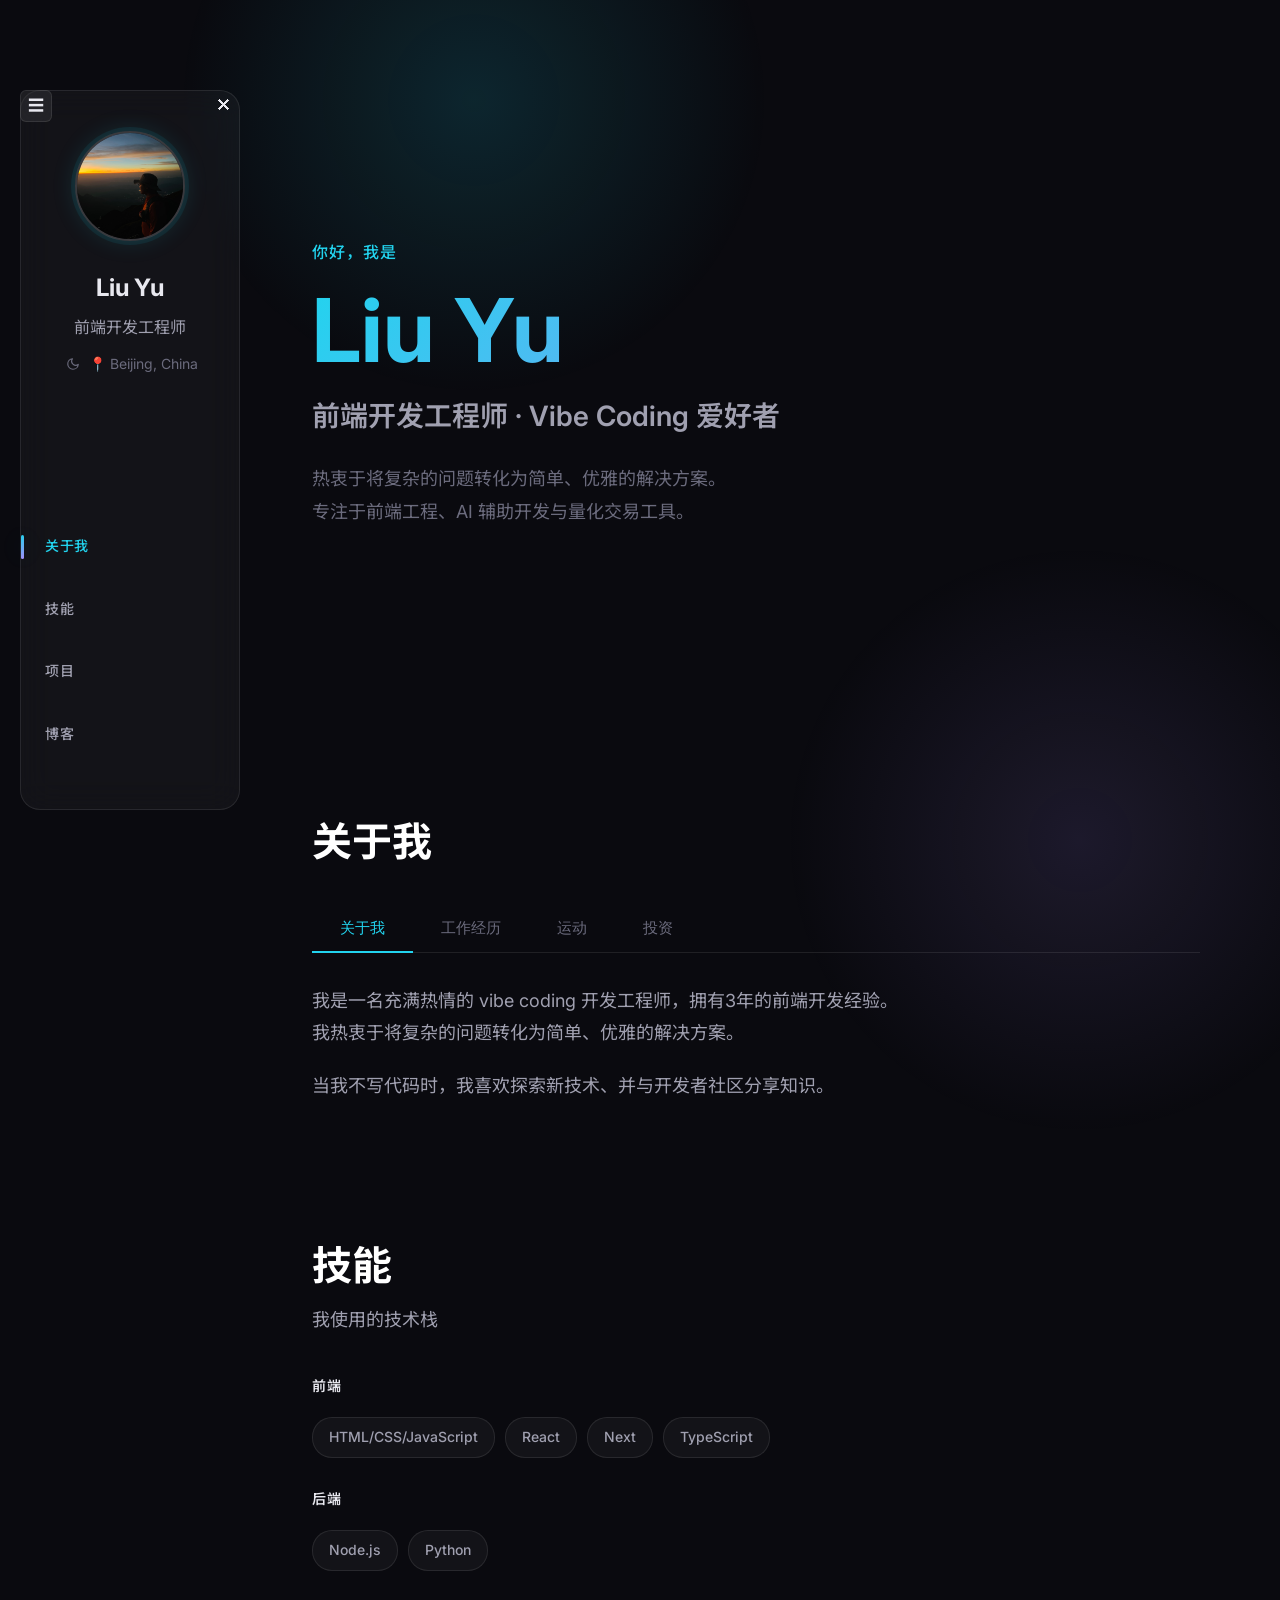
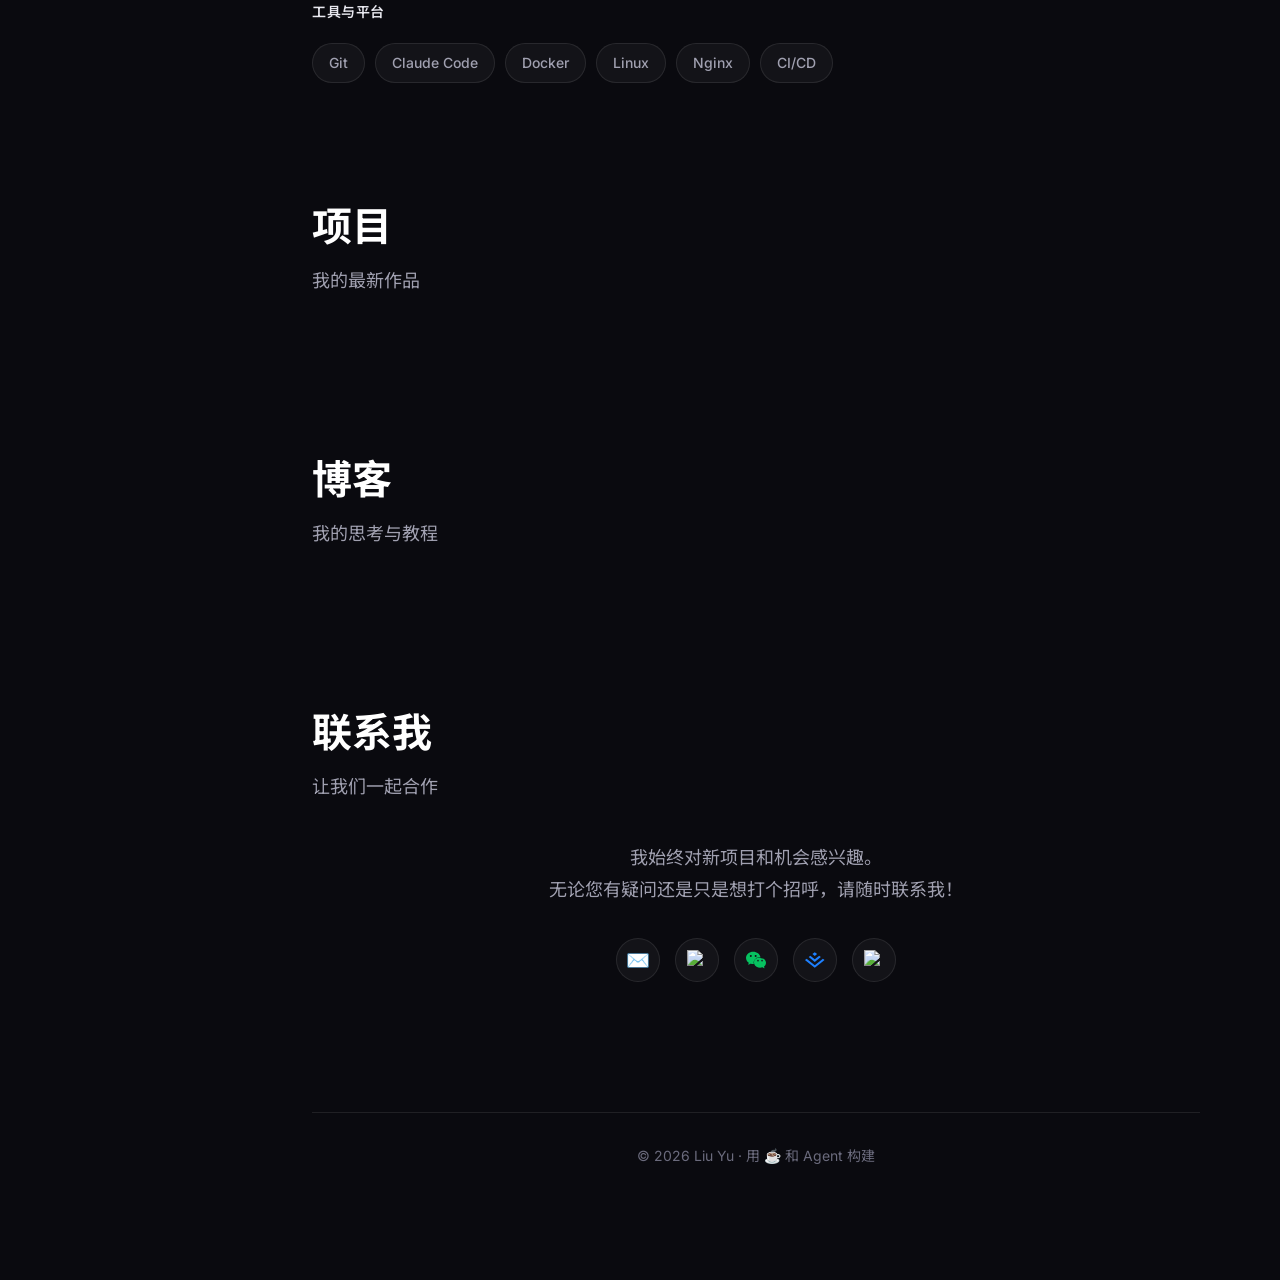
==== commit 7f584a83: "feat：改造" ====
--- a/index.html
+++ b/index.html
@@ -7,6 +7,17 @@
     <link rel="preconnect" href="https://fonts.googleapis.com">
     <link rel="preconnect" href="https://fonts.gstatic.com" crossorigin>
     <link href="https://fonts.googleapis.com/css2?family=Inter:wght@400;500;600;700&family=Noto+Sans+SC:wght@400;500;700&display=swap" rel="stylesheet">
+    <script>
+    // 主题初始化（防闪烁，需在样式表渲染前执行）：手动选择优先，否则 8-18 点白天、其余时间夜间
+    (function () {
+        var t = localStorage.getItem('theme');
+        if (!t) {
+            var h = new Date().getHours();
+            t = (h >= 8 && h < 18) ? 'light' : 'dark';
+        }
+        document.documentElement.dataset.theme = t;
+    })();
+    </script>
     <link rel="stylesheet" href="styles.css">
     <script type="module" src="./js/script.js"></script>
 </head>
@@ -27,11 +38,11 @@
         <aside class="sidebar">
             <div class="profile-section">
                 <div class="avatar">
-                    <img src="./images/avatar.webp" alt="Profile Picture" class="profile-img">
+                    <img src="./images/avatar.jpg" alt="Profile Picture" class="profile-img">
                 </div>
                 <h1 class="name">Liu Yu</h1>
                 <p class="title">前端开发工程师</p>
-                <p class="location">📍 Beijing, China</p>
+                <p class="location"><button class="theme-toggle" id="themeToggle" title="切换主题" aria-label="切换主题"><svg class="icon-sun" width="14" height="14" viewBox="0 0 24 24" fill="none" stroke="currentColor" stroke-width="2" stroke-linecap="round" stroke-linejoin="round"><circle cx="12" cy="12" r="4"/><line x1="12" y1="2" x2="12" y2="4"/><line x1="12" y1="20" x2="12" y2="22"/><line x1="4.93" y1="4.93" x2="6.34" y2="6.34"/><line x1="17.66" y1="17.66" x2="19.07" y2="19.07"/><line x1="2" y1="12" x2="4" y2="12"/><line x1="20" y1="12" x2="22" y2="12"/><line x1="4.93" y1="19.07" x2="6.34" y2="17.66"/><line x1="17.66" y1="6.34" x2="19.07" y2="4.93"/></svg><svg class="icon-moon" width="14" height="14" viewBox="0 0 24 24" fill="none" stroke="currentColor" stroke-width="2" stroke-linecap="round" stroke-linejoin="round"><path d="M21 12.79A9 9 0 1 1 11.21 3 7 7 0 0 0 21 12.79z"/></svg></button>📍 Beijing, China</p>
             </div>
 
             <nav class="nav-section">
@@ -51,7 +62,11 @@
                 <p class="hero-greeting">你好，我是</p>
                 <h1 class="hero-name">Liu Yu</h1>
                 <p class="hero-tagline">前端开发工程师 · Vibe Coding 爱好者</p>
-                <p class="hero-desc">热衷于将复杂的问题转化为简单、优雅的解决方案。专注于前端工程、AI 辅助开发与量化交易工具。</p>
+                <p class="hero-desc">
+                    热衷于将复杂的问题转化为简单、优雅的解决方案。
+                    </br>
+                    专注于前端工程、AI 辅助开发与量化交易工具。
+                </p>
             </section>
 
             <section id="about" class="content-section">
@@ -61,7 +76,7 @@
                 <div class="about-tabs">
                     <button class="about-tab active" data-about-tab="about-me">关于我</button>
                     <button class="about-tab" data-about-tab="experience">工作经历</button>
-                    <button class="about-tab" data-about-tab="hobbies">爱好</button>
+                    <button class="about-tab" data-about-tab="hobbies">运动</button>
                     <button class="about-tab" data-about-tab="investment">投资</button>
                 </div>
                 <div class="about-tab-content active" id="about-me">
@@ -81,13 +96,12 @@
                         <p>追求极限，探索更高阶的运动；</p>
                     </div>
                     <div class="image-gallery">
-                        <img src="./images/hobby-1.webp" alt="爱好 1" class="gallery-image">
-                        <img src="./images/hobby-2.webp" alt="爱好 2" class="gallery-image">
-                        <img src="./images/hobby-3.webp" alt="爱好 3" class="gallery-image">
+                        <img src="./images/hobby-1.webp" alt="运动" class="gallery-image gallery-image__exercise">
                     </div>
                 </div>
                 <div class="about-tab-content" id="about-investment">
                     <div class="about-content">
+                        <p>多因子量化、可转债</p>
                         <p>
                             欢迎加好友一起探讨
                         </p>
@@ -161,7 +175,8 @@
                     <p>让我们一起合作</p>
                 </div>
                 <div class="contact-content">
-                    <p>我始终对新项目和机会感兴趣。无论您有疑问还是只是想打个招呼，请随时联系我！</p>
+                    <p>我始终对新项目和机会感兴趣。</p>
+                    <p>无论您有疑问还是只是想打个招呼，请随时联系我！</p>
                     <div class="social-links contact-social">
                         <a href="mailto:hotpotliu@163.com" class="social-link" target="_blank" title="邮箱">✉️</a>
                         <a href="https://github.com/Dada-liu" class="social-link" target="_blank" title="GitHub"><img src="./github-logo.png" alt="GitHub" class="social-icon"></a>
@@ -189,7 +204,7 @@
             </section>
 
             <footer class="site-footer">
-                <p>© 2026 Liu Yu · 用 ☕ 和 Claude Code 构建</p>
+                <p>© 2026 Liu Yu · 用 ☕ 和 Agent 构建</p>
             </footer>
             </div>
 
@@ -203,10 +218,10 @@
         </main>
     </div>
     <script>
-    // 首次进入动画：只展示 hero → 1s 后显示并滚动居中到「联系我」→ 3s 后左边栏渐显 → 4s 后展示全部并滚动到「关于我」
+    // 首次进入动画：只展示 hero → 2s 后显示并滚动居中到「联系我」→ 3s 后左边栏渐显 → 4s 后展示全部并滚动到「关于我」
     (function () {
-        // 带 hash 的直达链接（如 #blog/xxx）、或后台打开的标签页，跳过动画
-        if (window.location.hash || document.hidden) {
+        // 开场动画已取消
+        if (true || window.location.hash || document.hidden) {
             document.body.classList.remove('intro');
             return;
         }
@@ -233,11 +248,11 @@
                 var top = contact.getBoundingClientRect().top + window.scrollY - window.innerHeight * 0.2;
                 window.scrollTo({ top: Math.max(top, 0), behavior: 'smooth' });
             }
-        }, 1000);
+        }, 2000);
         // 3s 后左边栏 1s 渐显
         setTimeout(function () {
             document.body.classList.add('intro-show-sidebar');
-        }, 2000);
+        }, 3000);
         // 再 1s 后显示所有区块，保持「联系我」位置不动，然后 1s 滚动到「关于我」（距顶部 10%）
         setTimeout(function () {
             var contact = document.getElementById('contact');
@@ -246,17 +261,54 @@
 
             document.body.classList.remove('intro', 'intro-show-contact', 'intro-show-sidebar');
 
-            // 区块全部显示会把「联系我」向下推，补偿滚动使其在视口中保持不动
-            if (contact) {
-                var delta = contact.getBoundingClientRect().top - contactTop;
-                window.scrollTo({ top: window.scrollY + delta, behavior: 'instant' });
+            // 等待中间区块（技能 / 项目 / 博客）显示并且动态内容加载完成，再执行向上滚动
+            function waitForMiddleSections(callback) {
+                var start = performance.now();
+                var maxWait = 3000; // 最多等待 3s
+
+                function check() {
+                    var skills = document.getElementById('skills');
+                    var projects = document.getElementById('projects');
+                    var blog = document.getElementById('blog');
+                    var projectsGrid = document.getElementById('projectsGrid');
+                    var blogList = document.getElementById('blogList');
+                    var experienceTimeline = document.getElementById('experienceTimeline');
+
+                    var isDisplayed = skills && getComputedStyle(skills).display !== 'none' &&
+                                      projects && getComputedStyle(projects).display !== 'none' &&
+                                      blog && getComputedStyle(blog).display !== 'none';
+                    var isLoaded = (!projectsGrid || projectsGrid.children.length > 0) &&
+                                   (!blogList || blogList.children.length > 0) &&
+                                   (!experienceTimeline || experienceTimeline.children.length > 0);
+
+                    if (isDisplayed && isLoaded) {
+                        callback();
+                        return;
+                    }
+
+                    if (performance.now() - start > maxWait) {
+                        callback(); // 超时兜底，避免无限等待
+                        return;
+                    }
+
+                    requestAnimationFrame(check);
+                }
+                check();
             }
 
-            if (about) {
-                var target = about.getBoundingClientRect().top + window.scrollY - window.innerHeight * 0.1;
-                smoothScrollTo(Math.max(target, 0), 1000);
-            }
-        }, 3000);
+            waitForMiddleSections(function () {
+                // 区块全部显示会把「联系我」向下推，补偿滚动使其在视口中保持不动
+                if (contact) {
+                    var delta = contact.getBoundingClientRect().top - contactTop;
+                    window.scrollTo({ top: window.scrollY + delta, behavior: 'instant' });
+                }
+
+                if (about) {
+                    var target = about.getBoundingClientRect().top + window.scrollY - window.innerHeight * 0.1;
+                    smoothScrollTo(Math.max(target, 0), 1000);
+                }
+            });
+        }, 4000);
     })();
     </script>
 </body>
--- a/styles.css
+++ b/styles.css
@@ -22,6 +22,91 @@
     --glow: 0 0 24px rgba(34, 211, 238, 0.15);
 }
 
+/* ============================================
+   白天（亮色）主题：覆盖变量与硬编码深色
+   ============================================ */
+html[data-theme="light"] {
+    --bg: #f4f5fa;
+    --bg-2: #ffffff;
+    --surface: rgba(255, 255, 255, 0.65);
+    --surface-strong: rgba(255, 255, 255, 0.9);
+    --border: rgba(15, 15, 30, 0.10);
+    --border-strong: rgba(15, 15, 30, 0.18);
+    --text: #1c1c28;
+    --text-2: #4d4d5c;
+    --text-3: #8a8a99;
+    --accent: #0891b2;
+    --accent-2: #7c3aed;
+    --accent-soft: rgba(8, 145, 178, 0.10);
+    --shadow: 0 8px 32px rgba(15, 15, 30, 0.10);
+    --glow: 0 0 24px rgba(8, 145, 178, 0.18);
+}
+
+html[data-theme="light"] body::before {
+    background: radial-gradient(circle, rgba(8, 145, 178, 0.10), transparent 65%);
+}
+
+html[data-theme="light"] body::after {
+    background: radial-gradient(circle, rgba(124, 58, 237, 0.08), transparent 65%);
+}
+
+html[data-theme="light"] ::-webkit-scrollbar-thumb {
+    background: rgba(15, 15, 30, 0.18);
+}
+
+html[data-theme="light"] ::-webkit-scrollbar-thumb:hover {
+    background: rgba(15, 15, 30, 0.3);
+}
+
+html[data-theme="light"] .wechat-popup {
+    background: rgba(255, 255, 255, 0.9);
+}
+
+html[data-theme="light"] .wechat-popup::before {
+    border-top-color: rgba(255, 255, 255, 0.9);
+}
+
+html[data-theme="light"] .section-header h2 {
+    background: linear-gradient(135deg, #1c1c28 30%, var(--text-3));
+    -webkit-background-clip: text;
+    background-clip: text;
+}
+
+html[data-theme="light"] .hero-btn-primary,
+html[data-theme="light"] .project-link {
+    color: #ffffff;
+}
+
+html[data-theme="light"] .blog-article-content code {
+    color: #be185d;
+}
+
+/* pre 内的 code 恢复继承，避免整块代码变粉 */
+html[data-theme="light"] .blog-article-content pre code {
+    color: inherit;
+}
+
+html[data-theme="light"] .blog-article-content pre {
+    background: #f0f0f6;
+    color: #1c1c28;
+}
+
+html[data-theme="light"] .code-block-toggle {
+    background: rgba(15, 15, 30, 0.06);
+}
+
+html[data-theme="light"] .code-block-toggle:hover {
+    background: rgba(15, 15, 30, 0.12);
+}
+
+html[data-theme="light"] .blog-article-content pre.code-block-collapsed::after {
+    background: linear-gradient(to bottom, transparent, #f0f0f6);
+}
+
+html[data-theme="light"] .mobile-nav {
+    background: rgba(255, 255, 255, 0.8);
+}
+
 * {
     margin: 0;
     padding: 0;
@@ -38,6 +123,7 @@
     color: var(--text);
     background: var(--bg);
     min-height: 100vh;
+    transition: background 0.3s ease, color 0.3s ease;
 }
 
 /* 背景渐变光晕装饰 */
@@ -229,6 +315,36 @@
     font-size: 0.875rem;
     color: var(--text-3);
     margin-bottom: 32px;
+    display: flex;
+    align-items: center;
+    justify-content: center;
+    gap: 6px;
+}
+
+/* 主题切换按钮（太阳/月亮） */
+.theme-toggle {
+    display: inline-flex;
+    align-items: center;
+    justify-content: center;
+    width: 20px;
+    height: 20px;
+    padding: 0;
+    border: none;
+    background: transparent;
+    color: var(--text-3);
+    cursor: pointer;
+    transition: color 0.2s ease, transform 0.2s ease;
+}
+
+.theme-toggle:hover {
+    color: var(--accent);
+    transform: scale(1.15);
+}
+
+/* 白天显示太阳，晚上显示月亮 */
+html[data-theme="light"] .theme-toggle .icon-moon,
+html:not([data-theme="light"]) .theme-toggle .icon-sun {
+    display: none;
 }
 
 .social-links {
@@ -394,7 +510,7 @@
     margin-left: 280px;
     flex: 1;
     padding: 80px 80px 80px 32px;
-    overflow-y: auto;
+    /* 不要加 overflow-y: auto：高度无约束时它是空操作，还会把 sticky 目录的滚动祖先从视口抢走 */
     background: transparent;
 }
 
@@ -602,6 +718,7 @@
     cursor: pointer;
     transition: all 0.2s ease;
     margin-bottom: -1px;
+    user-select: none;
 }
 
 .about-tab:hover {
@@ -643,13 +760,18 @@
 
 .gallery-image {
     width: 100%;
-    height: 240px;
-    object-fit: cover;
+    /* height: 300px; */
+    object-fit: fill;
     border-radius: 12px;
     border: 1px solid var(--border);
     box-shadow: var(--shadow);
     transition: transform 0.3s ease, box-shadow 0.3s ease;
     cursor: pointer;
+}
+
+.gallery-image__exercise {
+    width: 26%;
+    /* height: 300px; */
 }
 
 .gallery-image:hover {
@@ -1024,10 +1146,9 @@
 .blog-article-sidebar {
     width: 168px;
     flex-shrink: 0;
-    position: fixed;
-    top: 300px;
-    right: 0;
-    max-height: calc(100vh - 40px);
+    position: sticky;
+    top: 40px;
+    max-height: calc(100vh - 80px);
     overflow-y: auto;
 }
 
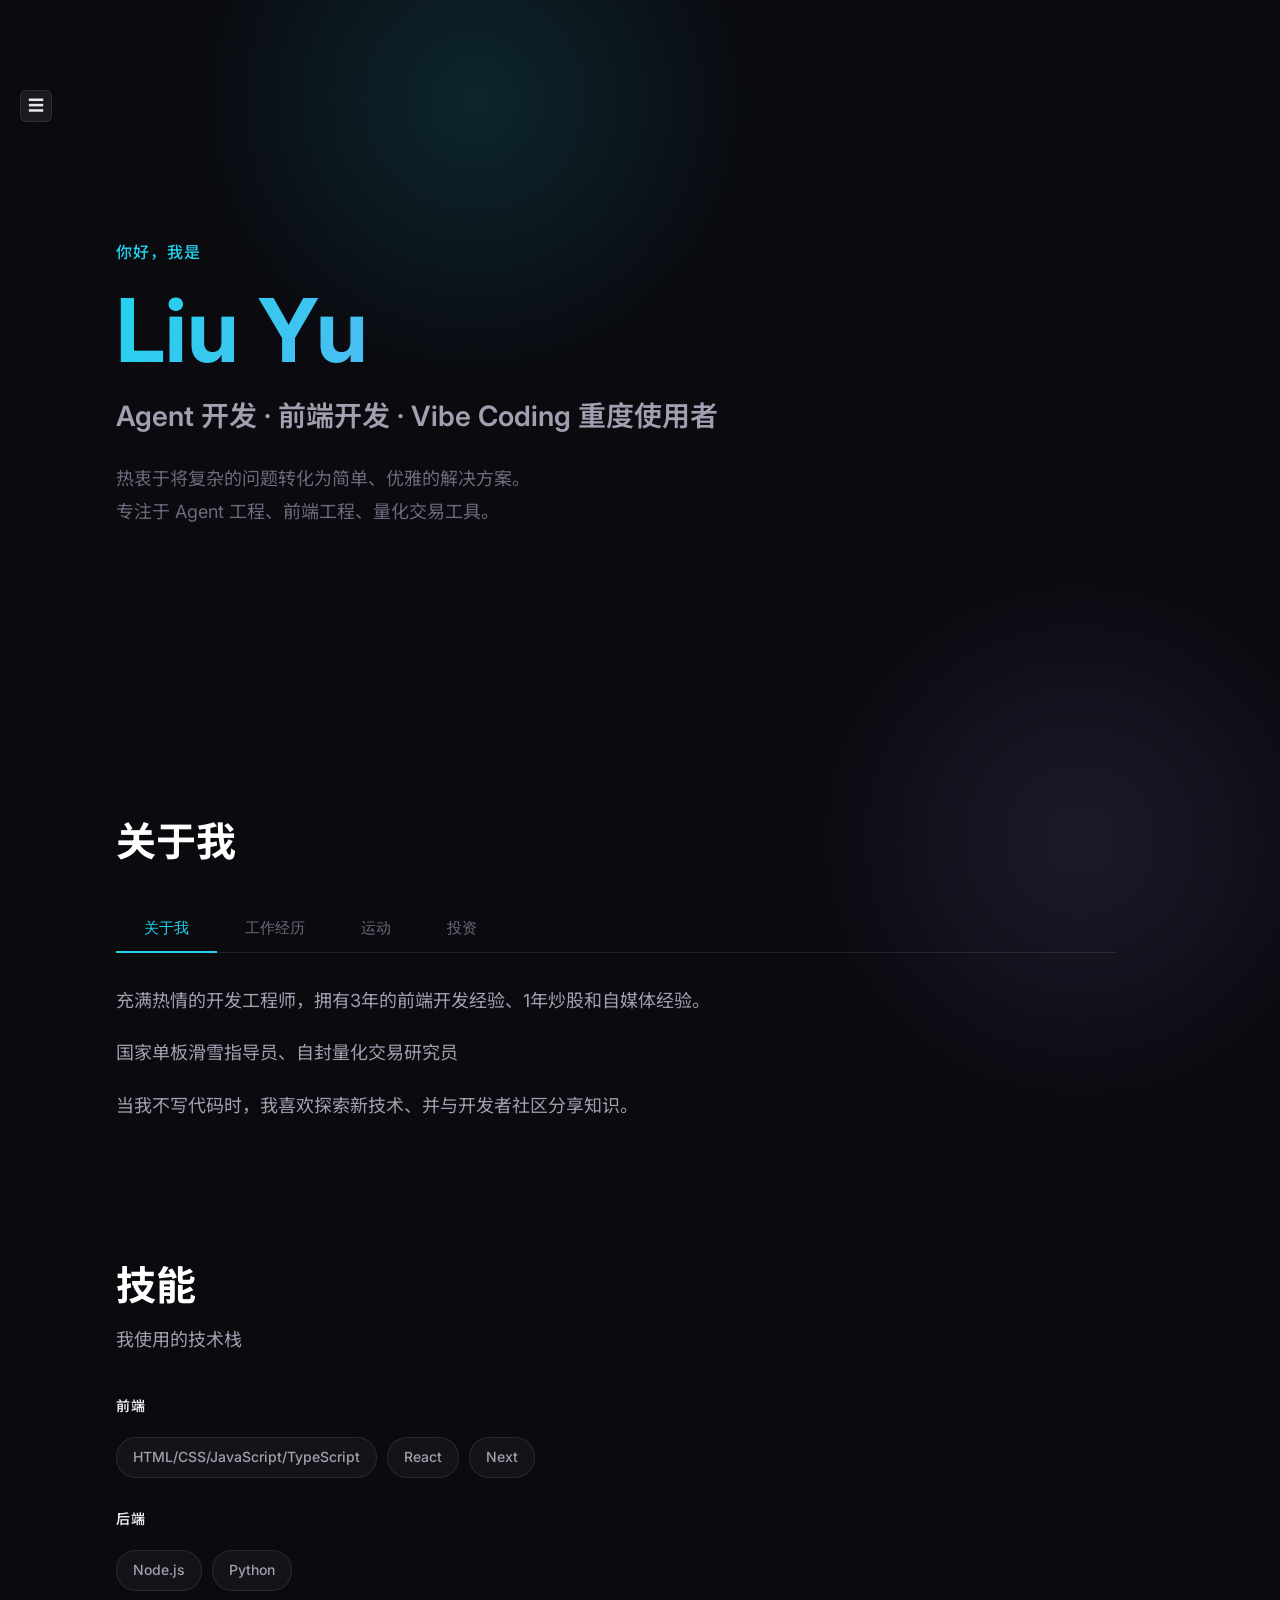
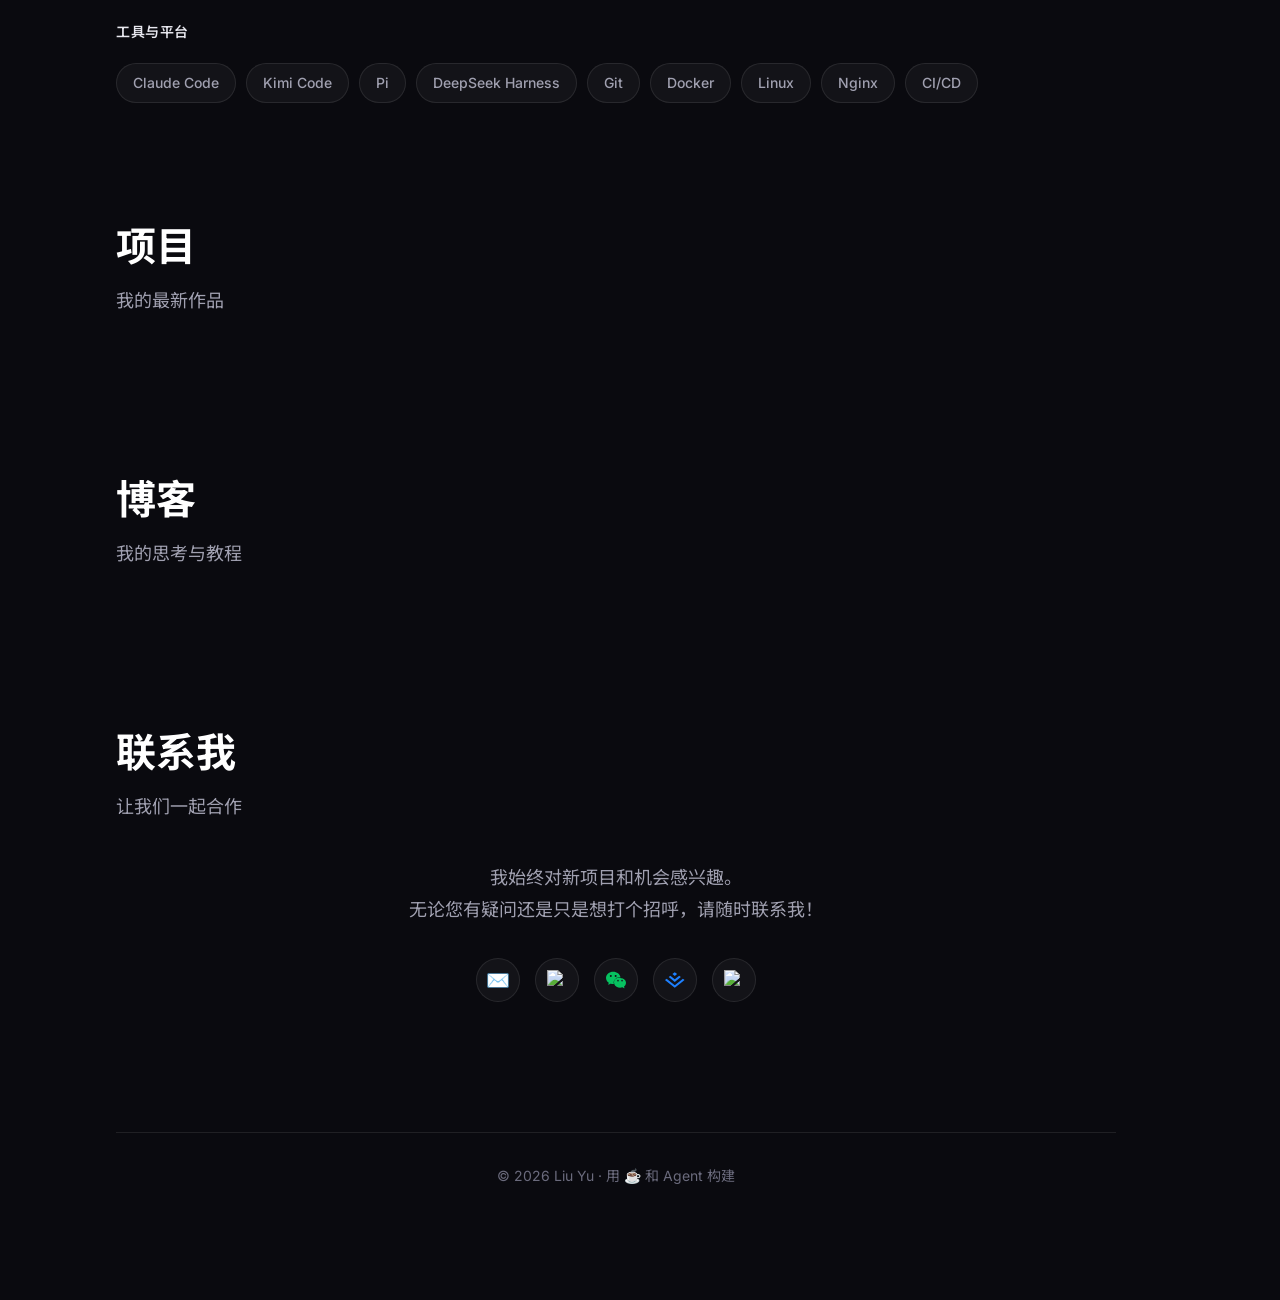
==== commit 6eeee677: "侧边栏默认收起；更新个人介绍、技能与经历内容" ====
--- a/index.html
+++ b/index.html
@@ -3,7 +3,7 @@
 <head>
     <meta charset="UTF-8">
     <meta name="viewport" content="width=device-width, initial-scale=1.0">
-    <title>个人网站</title>
+    <title>Liu Yu</title>
     <link rel="preconnect" href="https://fonts.googleapis.com">
     <link rel="preconnect" href="https://fonts.gstatic.com" crossorigin>
     <link href="https://fonts.googleapis.com/css2?family=Inter:wght@400;500;600;700&family=Noto+Sans+SC:wght@400;500;700&display=swap" rel="stylesheet">
@@ -33,9 +33,9 @@
                 <li><a href="#blog" class="mobile-nav-link">博客</a></li>
             </ul>
         </nav>
-        <button class="sidebar-toggle" id="sidebarToggle" title="收起侧边栏">☰</button>
-        <button class="sidebar-toggle sidebar-toggle-right expanded" id="sidebarToggleRight" title="收起侧边栏">✕</button>
-        <aside class="sidebar">
+        <button class="sidebar-toggle" id="sidebarToggle" title="展开侧边栏">☰</button>
+        <button class="sidebar-toggle sidebar-toggle-right" id="sidebarToggleRight" title="展开侧边栏">☰</button>
+        <aside class="sidebar collapsed">
             <div class="profile-section">
                 <div class="avatar">
                     <img src="./images/avatar.jpg" alt="Profile Picture" class="profile-img">
@@ -61,11 +61,11 @@
             <section class="hero" id="home">
                 <p class="hero-greeting">你好，我是</p>
                 <h1 class="hero-name">Liu Yu</h1>
-                <p class="hero-tagline">前端开发工程师 · Vibe Coding 爱好者</p>
+                <p class="hero-tagline">Agent 开发 · 前端开发 · Vibe Coding 重度使用者</p>
                 <p class="hero-desc">
                     热衷于将复杂的问题转化为简单、优雅的解决方案。
                     </br>
-                    专注于前端工程、AI 辅助开发与量化交易工具。
+                    专注于 Agent 工程、前端工程、量化交易工具。
                 </p>
             </section>
 
@@ -81,7 +81,8 @@
                 </div>
                 <div class="about-tab-content active" id="about-me">
                     <div class="about-content">
-                        <p>我是一名充满热情的 vibe coding 开发工程师，拥有3年的前端开发经验。我热衷于将复杂的问题转化为简单、优雅的解决方案。</p>
+                        <p>充满热情的开发工程师，拥有3年的前端开发经验、1年炒股和自媒体经验。</p>
+                        <p>国家单板滑雪指导员、自封量化交易研究员</p>
                         <p>当我不写代码时，我喜欢探索新技术、并与开发者社区分享知识。</p>
                     </div>
                 </div>
@@ -121,10 +122,9 @@
                     <div class="skill-category">
                         <h3>前端</h3>
                         <div class="skill-tags">
-                            <span class="skill-tag">HTML/CSS/JavaScript</span>
+                            <span class="skill-tag">HTML/CSS/JavaScript/TypeScript</span>
                             <span class="skill-tag">React</span>
                             <span class="skill-tag">Next</span>
-                            <span class="skill-tag">TypeScript</span>
                         </div>
                     </div>
                     <div class="skill-category">
@@ -138,8 +138,11 @@
                     <div class="skill-category">
                         <h3>工具与平台</h3>
                         <div class="skill-tags">
+                            <span class="skill-tag">Claude Code</span>
+                            <span class="skill-tag">Kimi Code</span>
+                            <span class="skill-tag">Pi</span>
+                            <span class="skill-tag">DeepSeek Harness</span>
                             <span class="skill-tag">Git</span>
-                            <span class="skill-tag">Claude Code</span>
                             <span class="skill-tag">Docker</span>
                             <span class="skill-tag">Linux</span>
                             <span class="skill-tag">Nginx</span>
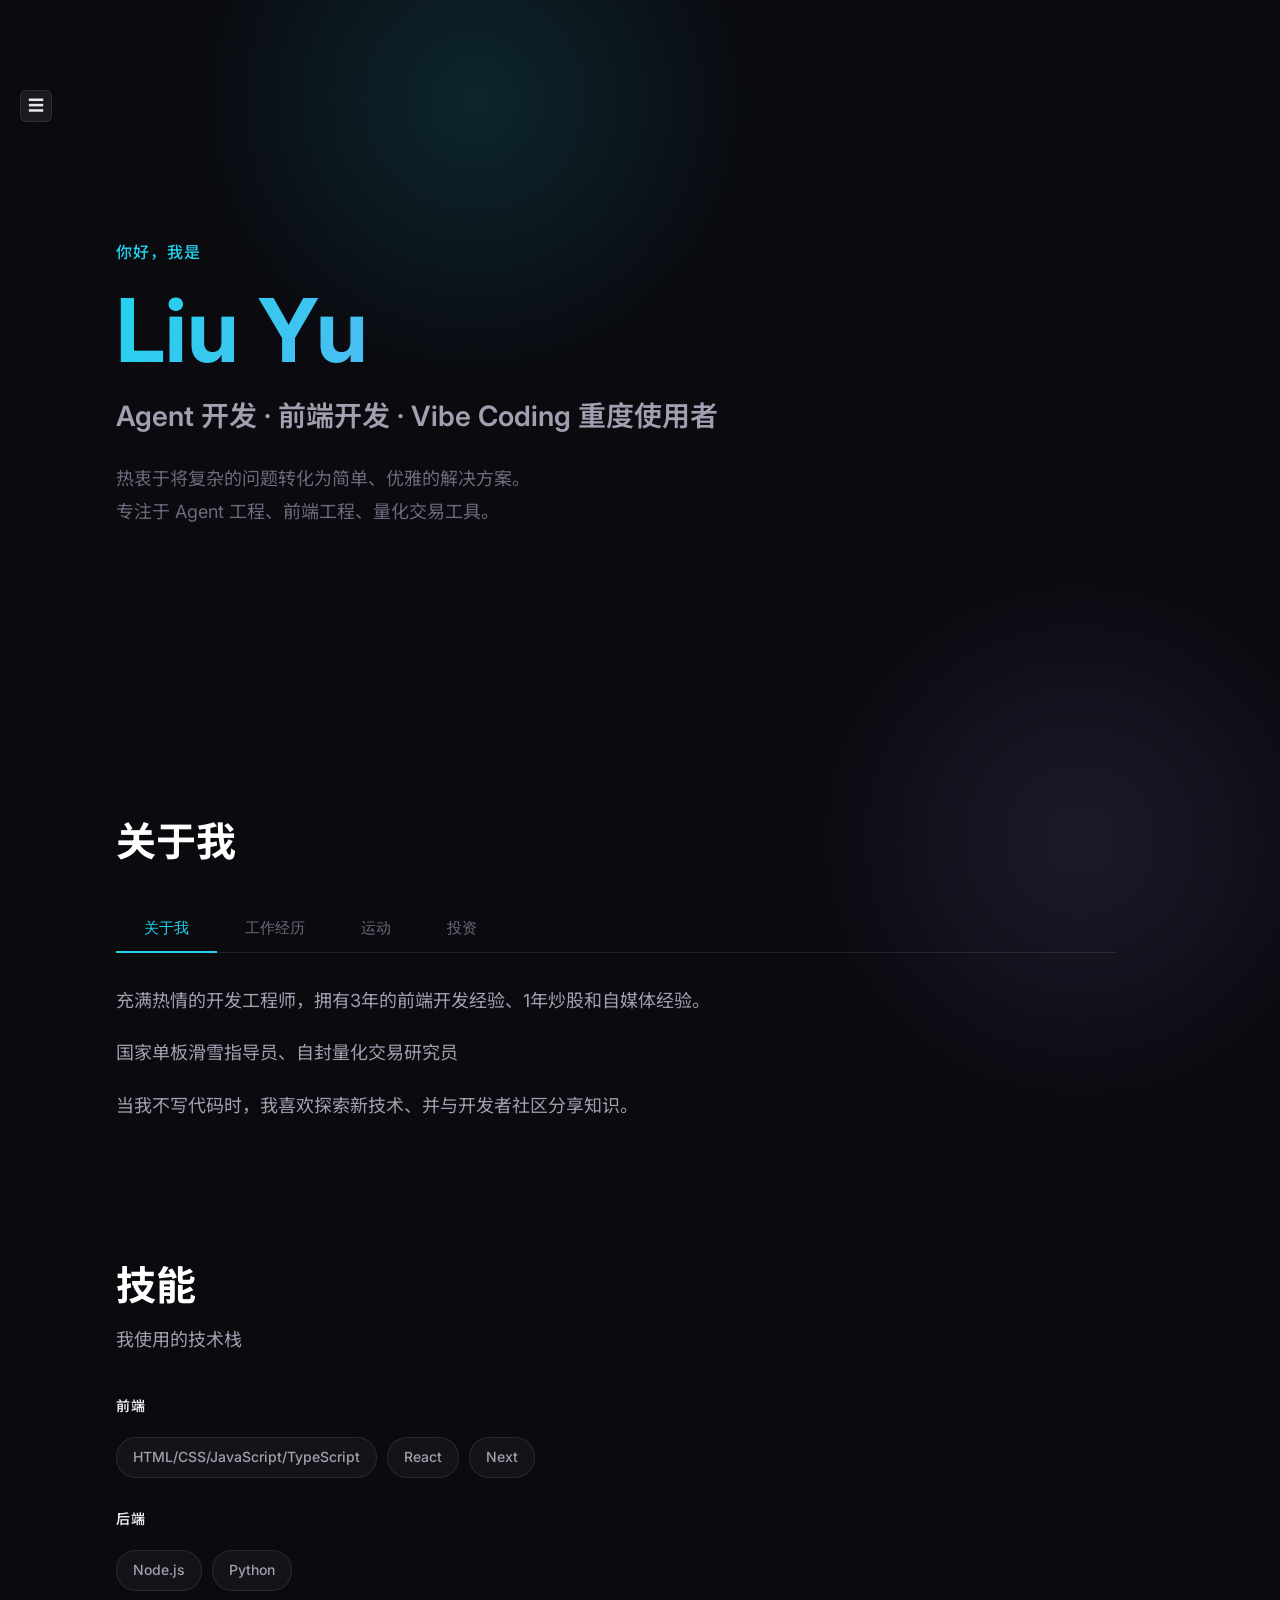
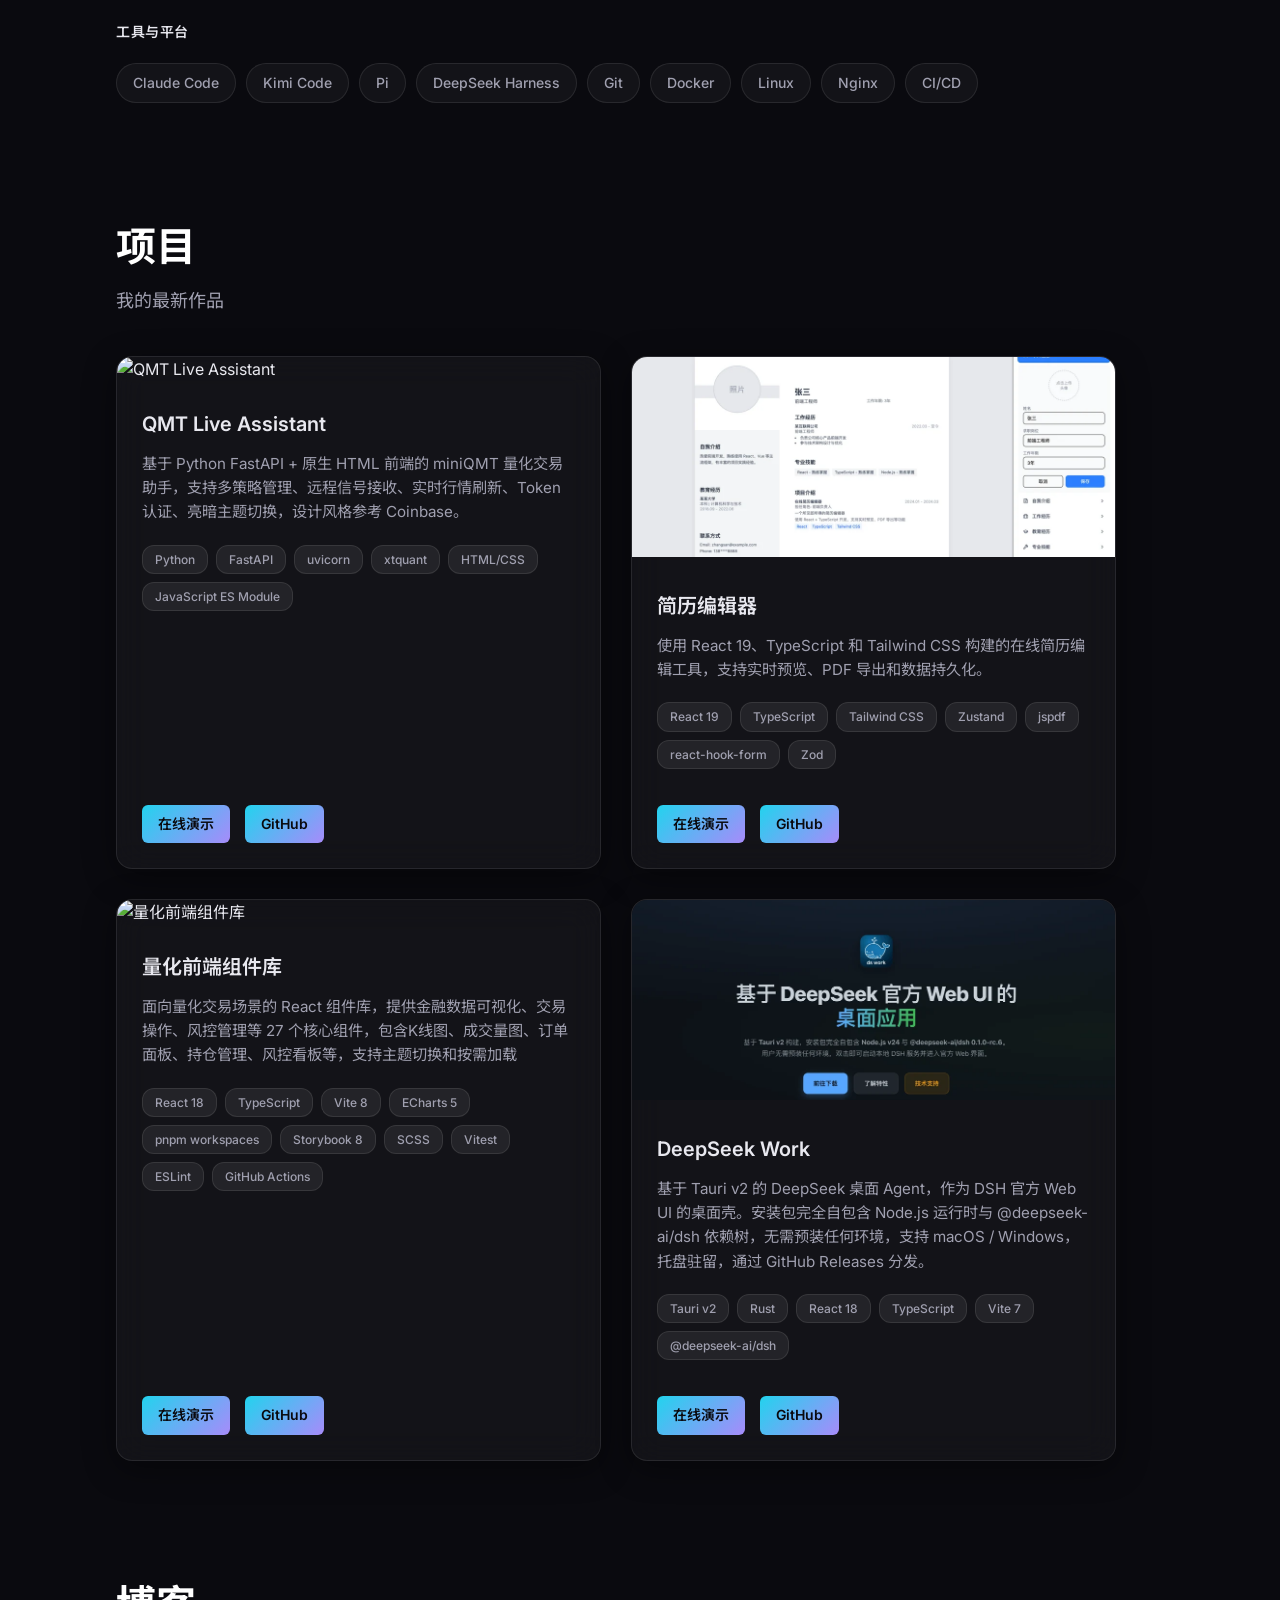
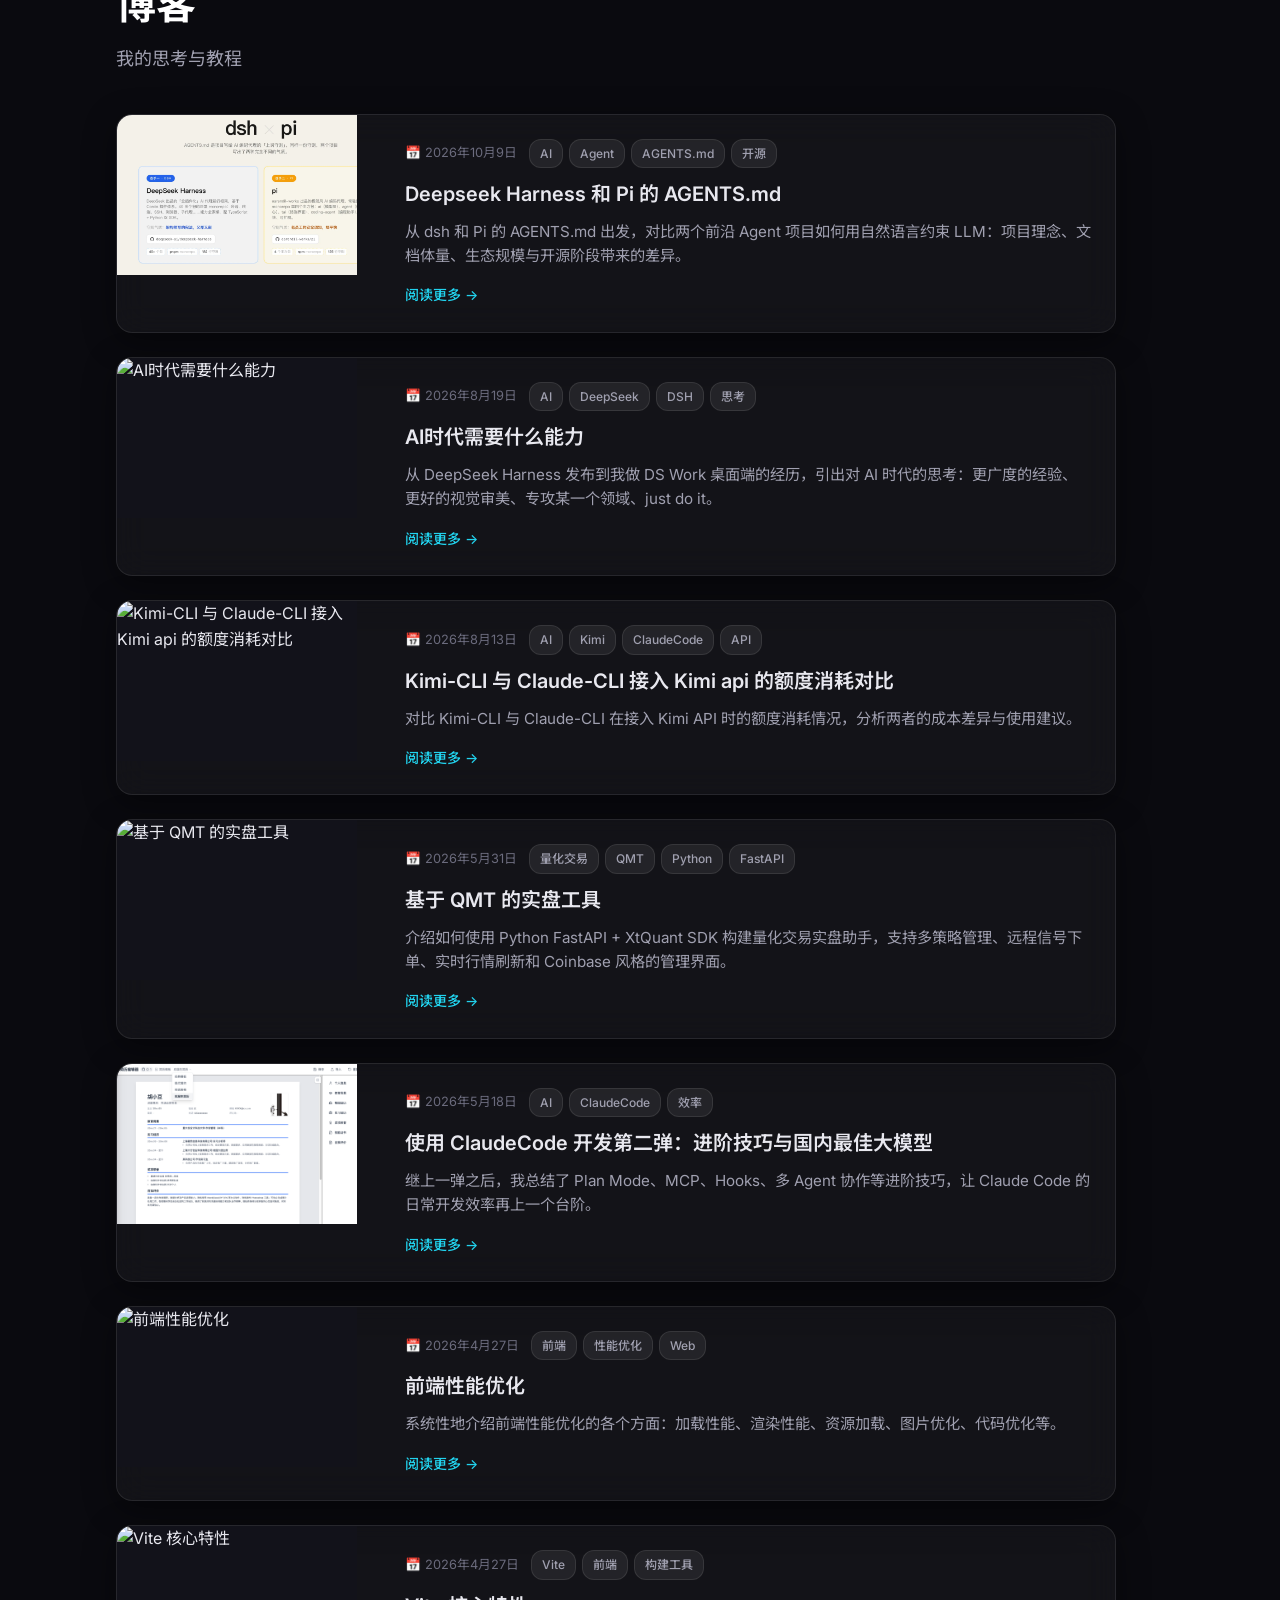
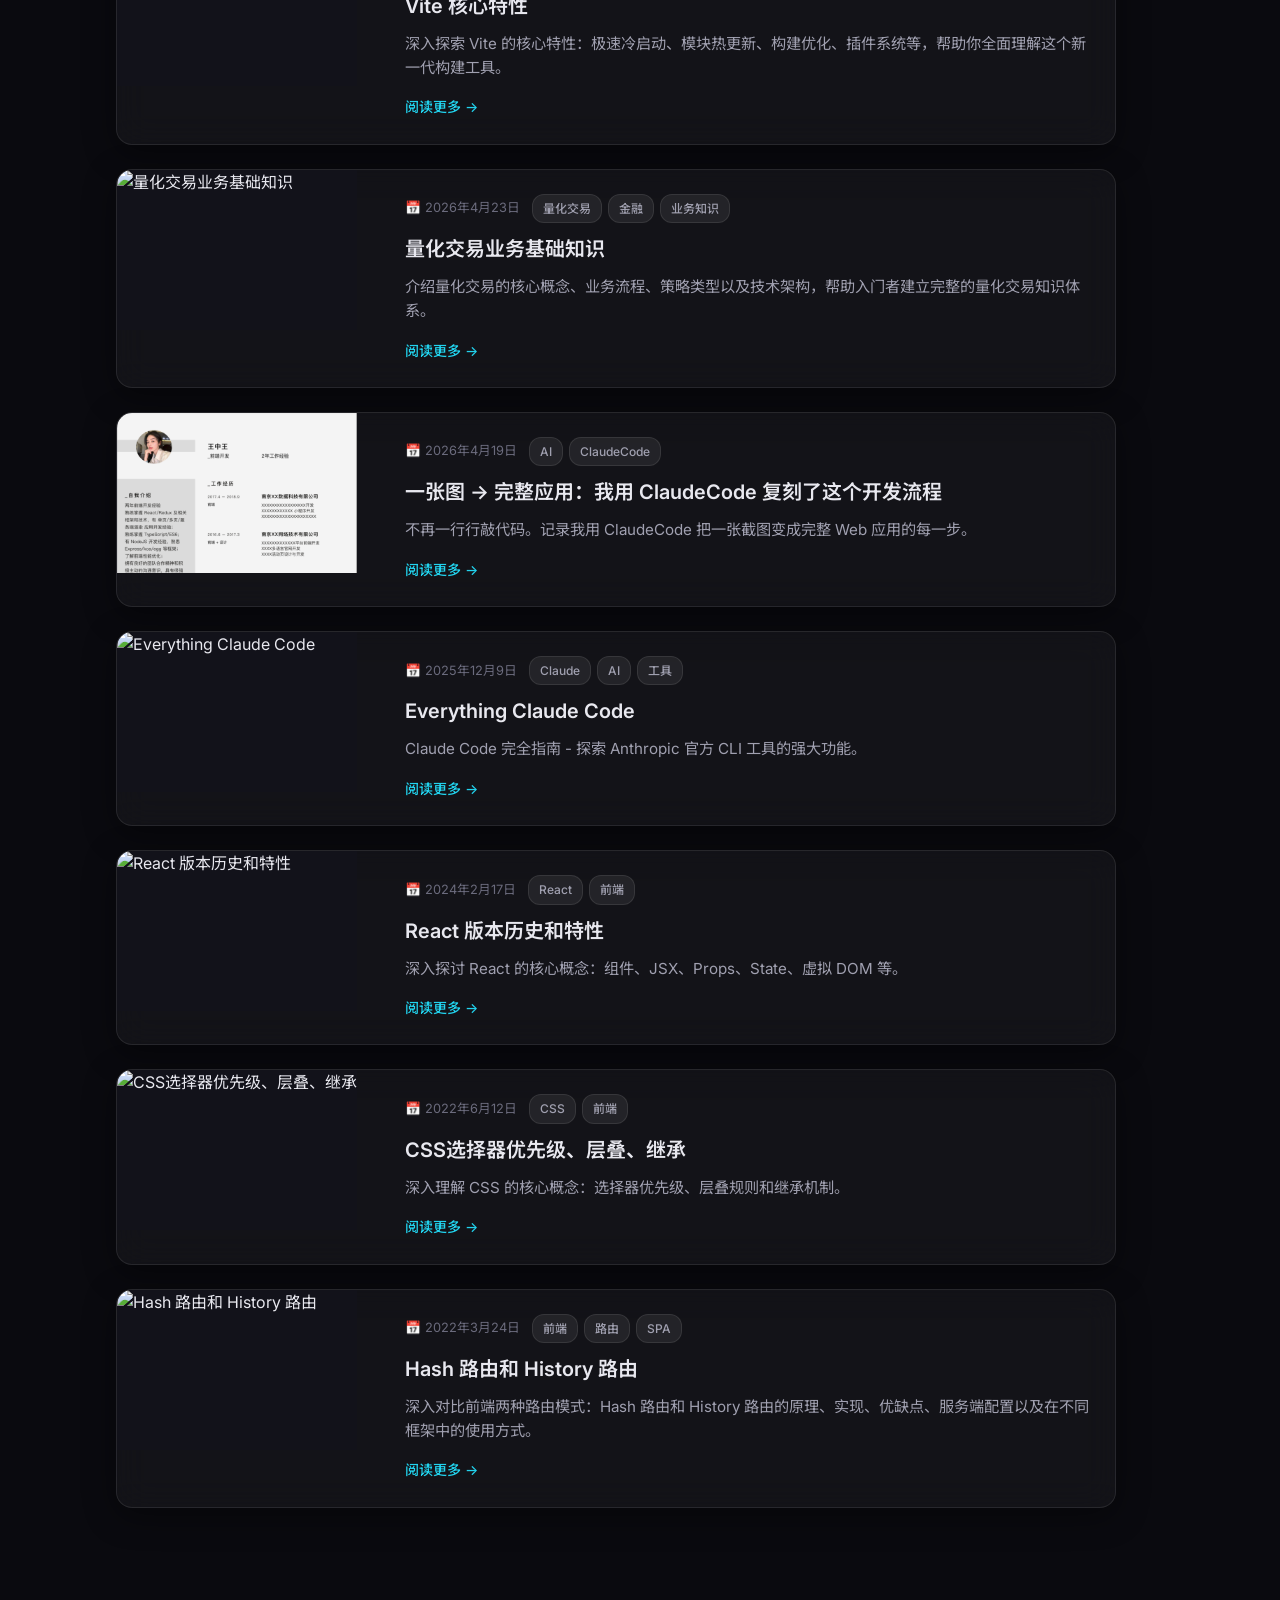
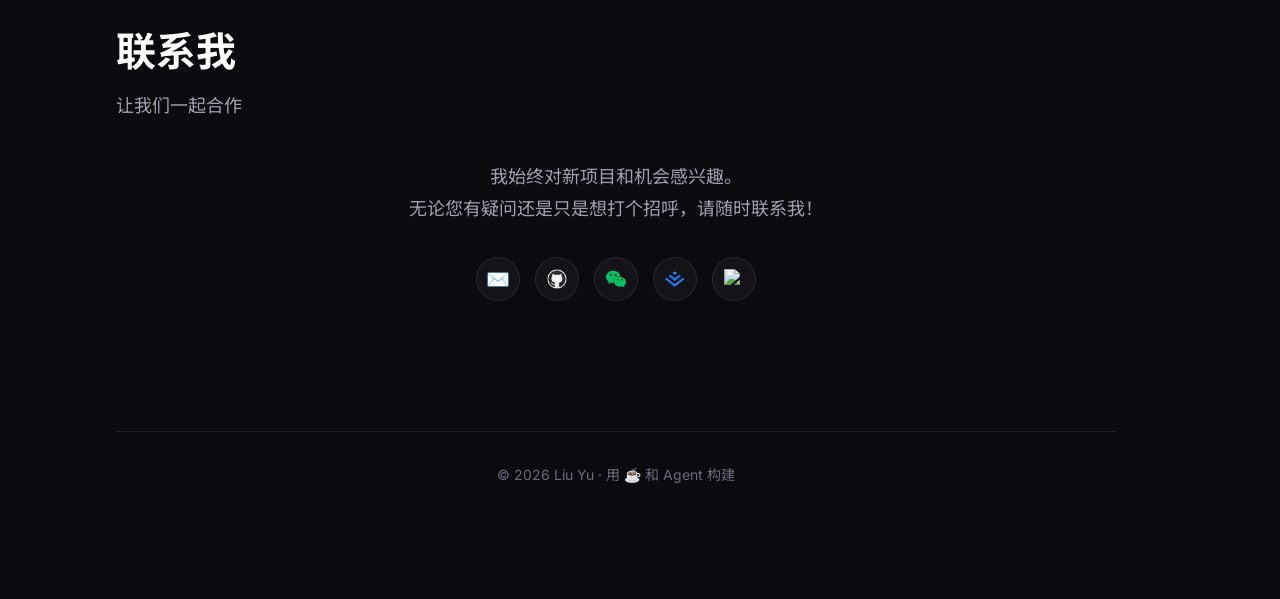
==== commit 80b90cac: "docs: 自动更新博客内容 - 10/9/2026, 11:00:01 PM" ====
--- a/index.html
+++ b/index.html
@@ -6,7 +6,9 @@
     <title>Liu Yu</title>
     <link rel="preconnect" href="https://fonts.googleapis.com">
     <link rel="preconnect" href="https://fonts.gstatic.com" crossorigin>
-    <link href="https://fonts.googleapis.com/css2?family=Inter:wght@400;500;600;700&family=Noto+Sans+SC:wght@400;500;700&display=swap" rel="stylesheet">
+    <!-- 字体样式表非阻塞加载：首屏先用系统字体渲染，字体到达后再替换，避免外部字体阻塞首屏 -->
+    <link rel="stylesheet" media="print" onload="this.media='all'" href="https://fonts.googleapis.com/css2?family=Inter:wght@400;500;600;700&family=Noto+Sans+SC:wght@400;500;700&display=swap">
+    <noscript><link rel="stylesheet" href="https://fonts.googleapis.com/css2?family=Inter:wght@400;500;600;700&family=Noto+Sans+SC:wght@400;500;700&display=swap"></noscript>
     <script>
     // 主题初始化（防闪烁，需在样式表渲染前执行）：手动选择优先，否则 8-18 点白天、其余时间夜间
     (function () {
@@ -21,7 +23,7 @@
     <link rel="stylesheet" href="styles.css">
     <script type="module" src="./js/script.js"></script>
 </head>
-<body class="intro">
+<body>
     <div class="app-container">
         <!-- 移动端顶部导航 -->
         <nav class="mobile-nav">
@@ -38,7 +40,7 @@
         <aside class="sidebar collapsed">
             <div class="profile-section">
                 <div class="avatar">
-                    <img src="./images/avatar.jpg" alt="Profile Picture" class="profile-img">
+                    <img src="./images/avatar.webp" alt="Profile Picture" class="profile-img">
                 </div>
                 <h1 class="name">Liu Yu</h1>
                 <p class="title">前端开发工程师</p>
@@ -97,7 +99,7 @@
                         <p>追求极限，探索更高阶的运动；</p>
                     </div>
                     <div class="image-gallery">
-                        <img src="./images/hobby-1.webp" alt="运动" class="gallery-image gallery-image__exercise">
+                        <img src="./images/hobby-1.webp" alt="运动" class="gallery-image gallery-image__exercise" loading="lazy" decoding="async">
                     </div>
                 </div>
                 <div class="about-tab-content" id="about-investment">
@@ -108,7 +110,7 @@
                         </p>
                     </div>
                     <div class="image-gallery">
-                        <img src="./images/invest.webp" alt="投资" class="gallery-image">
+                        <img src="./images/invest.webp" alt="投资" class="gallery-image" loading="lazy" decoding="async">
                     </div>
                 </div>
             </section>
@@ -182,12 +184,12 @@
                     <p>无论您有疑问还是只是想打个招呼，请随时联系我！</p>
                     <div class="social-links contact-social">
                         <a href="mailto:hotpotliu@163.com" class="social-link" target="_blank" title="邮箱">✉️</a>
-                        <a href="https://github.com/Dada-liu" class="social-link" target="_blank" title="GitHub"><img src="./github-logo.png" alt="GitHub" class="social-icon"></a>
+                        <a href="https://github.com/Dada-liu" class="social-link" target="_blank" title="GitHub"><img src="./github-logo.webp" alt="GitHub" class="social-icon" loading="lazy" decoding="async"></a>
                         <div class="wechat-container">
-                            <a href="#" class="social-link wechat-link" target="_blank" title="微信"><img src="./wechat-logo.svg" alt="WeChat" class="social-icon"></a>
+                            <a href="#" class="social-link wechat-link" target="_blank" title="微信"><img src="./wechat-logo.svg" alt="WeChat" class="social-icon" loading="lazy" decoding="async"></a>
                             <div class="wechat-popup">
                                 <div class="wechat-popup-content">
-                                    <img src="./wechat-qrcode.webp" alt="WeChat QR Code" class="wechat-qrcode">
+                                    <img src="./wechat-qrcode.webp" alt="WeChat QR Code" class="wechat-qrcode" loading="lazy" decoding="async">
                                     <div class="wechat-info">
                                         <p class="wechat-id">微信号：hotpotdaxia</p>
                                         <p class="wechat-tip">扫码添加微信</p>
@@ -196,10 +198,10 @@
                             </div>
                         </div>
                         <a href="https://juejin.cn/user/4187412310262702" class="social-link" target="_blank" title="掘金">
-                            <img src="./juejin-logo.svg" alt="掘金" class="social-icon"></a>
+                            <img src="./juejin-logo.svg" alt="掘金" class="social-icon" loading="lazy" decoding="async"></a>
                         </a>
                         <a href="https://blog.csdn.net/txt666999999" class="social-link" target="_blank" title="CSDN">
-                            <img src="https://g.csdnimg.cn/static/logo/favicon32.ico" alt="CSDN" class="social-icon"></a>
+                            <img src="https://g.csdnimg.cn/static/logo/favicon32.ico" alt="CSDN" class="social-icon" loading="lazy" decoding="async"></a>
                             <!-- <img src="./csdn-logo.png" alt="CSDN" class="social-icon"></a> -->
                         </a>
                     </div>
@@ -220,99 +222,5 @@
             </section>
         </main>
     </div>
-    <script>
-    // 首次进入动画：只展示 hero → 2s 后显示并滚动居中到「联系我」→ 3s 后左边栏渐显 → 4s 后展示全部并滚动到「关于我」
-    (function () {
-        // 开场动画已取消
-        if (true || window.location.hash || document.hidden) {
-            document.body.classList.remove('intro');
-            return;
-        }
-
-        // 手动实现定时长度的平滑滚动（CSS smooth 无法控制时长）
-        function smoothScrollTo(target, duration) {
-            var start = window.scrollY;
-            var change = target - start;
-            var startTime = null;
-            function step(ts) {
-                if (!startTime) startTime = ts;
-                var p = Math.min((ts - startTime) / duration, 1);
-                var ease = p < 0.5 ? 4 * p * p * p : 1 - Math.pow(-2 * p + 2, 3) / 2;
-                window.scrollTo({ top: start + change * ease, behavior: 'instant' });
-                if (p < 1) requestAnimationFrame(step);
-            }
-            requestAnimationFrame(step);
-        }
-
-        setTimeout(function () {
-            document.body.classList.add('intro-show-contact');
-            var contact = document.getElementById('contact');
-            if (contact) {
-                var top = contact.getBoundingClientRect().top + window.scrollY - window.innerHeight * 0.2;
-                window.scrollTo({ top: Math.max(top, 0), behavior: 'smooth' });
-            }
-        }, 2000);
-        // 3s 后左边栏 1s 渐显
-        setTimeout(function () {
-            document.body.classList.add('intro-show-sidebar');
-        }, 3000);
-        // 再 1s 后显示所有区块，保持「联系我」位置不动，然后 1s 滚动到「关于我」（距顶部 10%）
-        setTimeout(function () {
-            var contact = document.getElementById('contact');
-            var about = document.getElementById('about');
-            var contactTop = contact ? contact.getBoundingClientRect().top : 0;
-
-            document.body.classList.remove('intro', 'intro-show-contact', 'intro-show-sidebar');
-
-            // 等待中间区块（技能 / 项目 / 博客）显示并且动态内容加载完成，再执行向上滚动
-            function waitForMiddleSections(callback) {
-                var start = performance.now();
-                var maxWait = 3000; // 最多等待 3s
-
-                function check() {
-                    var skills = document.getElementById('skills');
-                    var projects = document.getElementById('projects');
-                    var blog = document.getElementById('blog');
-                    var projectsGrid = document.getElementById('projectsGrid');
-                    var blogList = document.getElementById('blogList');
-                    var experienceTimeline = document.getElementById('experienceTimeline');
-
-                    var isDisplayed = skills && getComputedStyle(skills).display !== 'none' &&
-                                      projects && getComputedStyle(projects).display !== 'none' &&
-                                      blog && getComputedStyle(blog).display !== 'none';
-                    var isLoaded = (!projectsGrid || projectsGrid.children.length > 0) &&
-                                   (!blogList || blogList.children.length > 0) &&
-                                   (!experienceTimeline || experienceTimeline.children.length > 0);
-
-                    if (isDisplayed && isLoaded) {
-                        callback();
-                        return;
-                    }
-
-                    if (performance.now() - start > maxWait) {
-                        callback(); // 超时兜底，避免无限等待
-                        return;
-                    }
-
-                    requestAnimationFrame(check);
-                }
-                check();
-            }
-
-            waitForMiddleSections(function () {
-                // 区块全部显示会把「联系我」向下推，补偿滚动使其在视口中保持不动
-                if (contact) {
-                    var delta = contact.getBoundingClientRect().top - contactTop;
-                    window.scrollTo({ top: window.scrollY + delta, behavior: 'instant' });
-                }
-
-                if (about) {
-                    var target = about.getBoundingClientRect().top + window.scrollY - window.innerHeight * 0.1;
-                    smoothScrollTo(Math.max(target, 0), 1000);
-                }
-            });
-        }, 4000);
-    })();
-    </script>
 </body>
 </html>
--- a/styles.css
+++ b/styles.css
@@ -118,7 +118,7 @@
 }
 
 body {
-    font-family: 'Inter', 'Noto Sans SC', -apple-system, BlinkMacSystemFont, 'Segoe UI', Roboto, sans-serif;
+    font-family: 'Inter', 'Noto Sans SC', -apple-system, BlinkMacSystemFont, 'PingFang SC', 'Hiragino Sans GB', 'Microsoft YaHei', 'Segoe UI', Roboto, sans-serif;
     line-height: 1.6;
     color: var(--text);
     background: var(--bg);
@@ -630,40 +630,6 @@
     font-size: 0.875rem;
 }
 
-/* 首次进入动画：初始只展示 hero 区块 */
-body.intro .content-section,
-body.intro .site-footer,
-body.intro .mobile-nav {
-    display: none;
-}
-
-body.intro .sidebar,
-body.intro .sidebar-toggle {
-    opacity: 0;
-    visibility: hidden;
-    transition: opacity 1s ease;
-}
-
-body.intro .hero {
-    min-height: 100vh;
-}
-
-body.intro.intro-show-contact #contact {
-    display: block;
-}
-
-/* 第二阶段需要足够的滚动空间，才能把「联系我」顶到距顶部 20% */
-body.intro.intro-show-contact .page-sections {
-    padding-bottom: 80vh;
-}
-
-/* 进场动画第二阶段：左边栏 1s 渐显 */
-body.intro.intro-show-sidebar .sidebar,
-body.intro.intro-show-sidebar .sidebar-toggle {
-    opacity: 1;
-    visibility: visible;
-}
-
 @keyframes fade-up {
     from {
         opacity: 0;
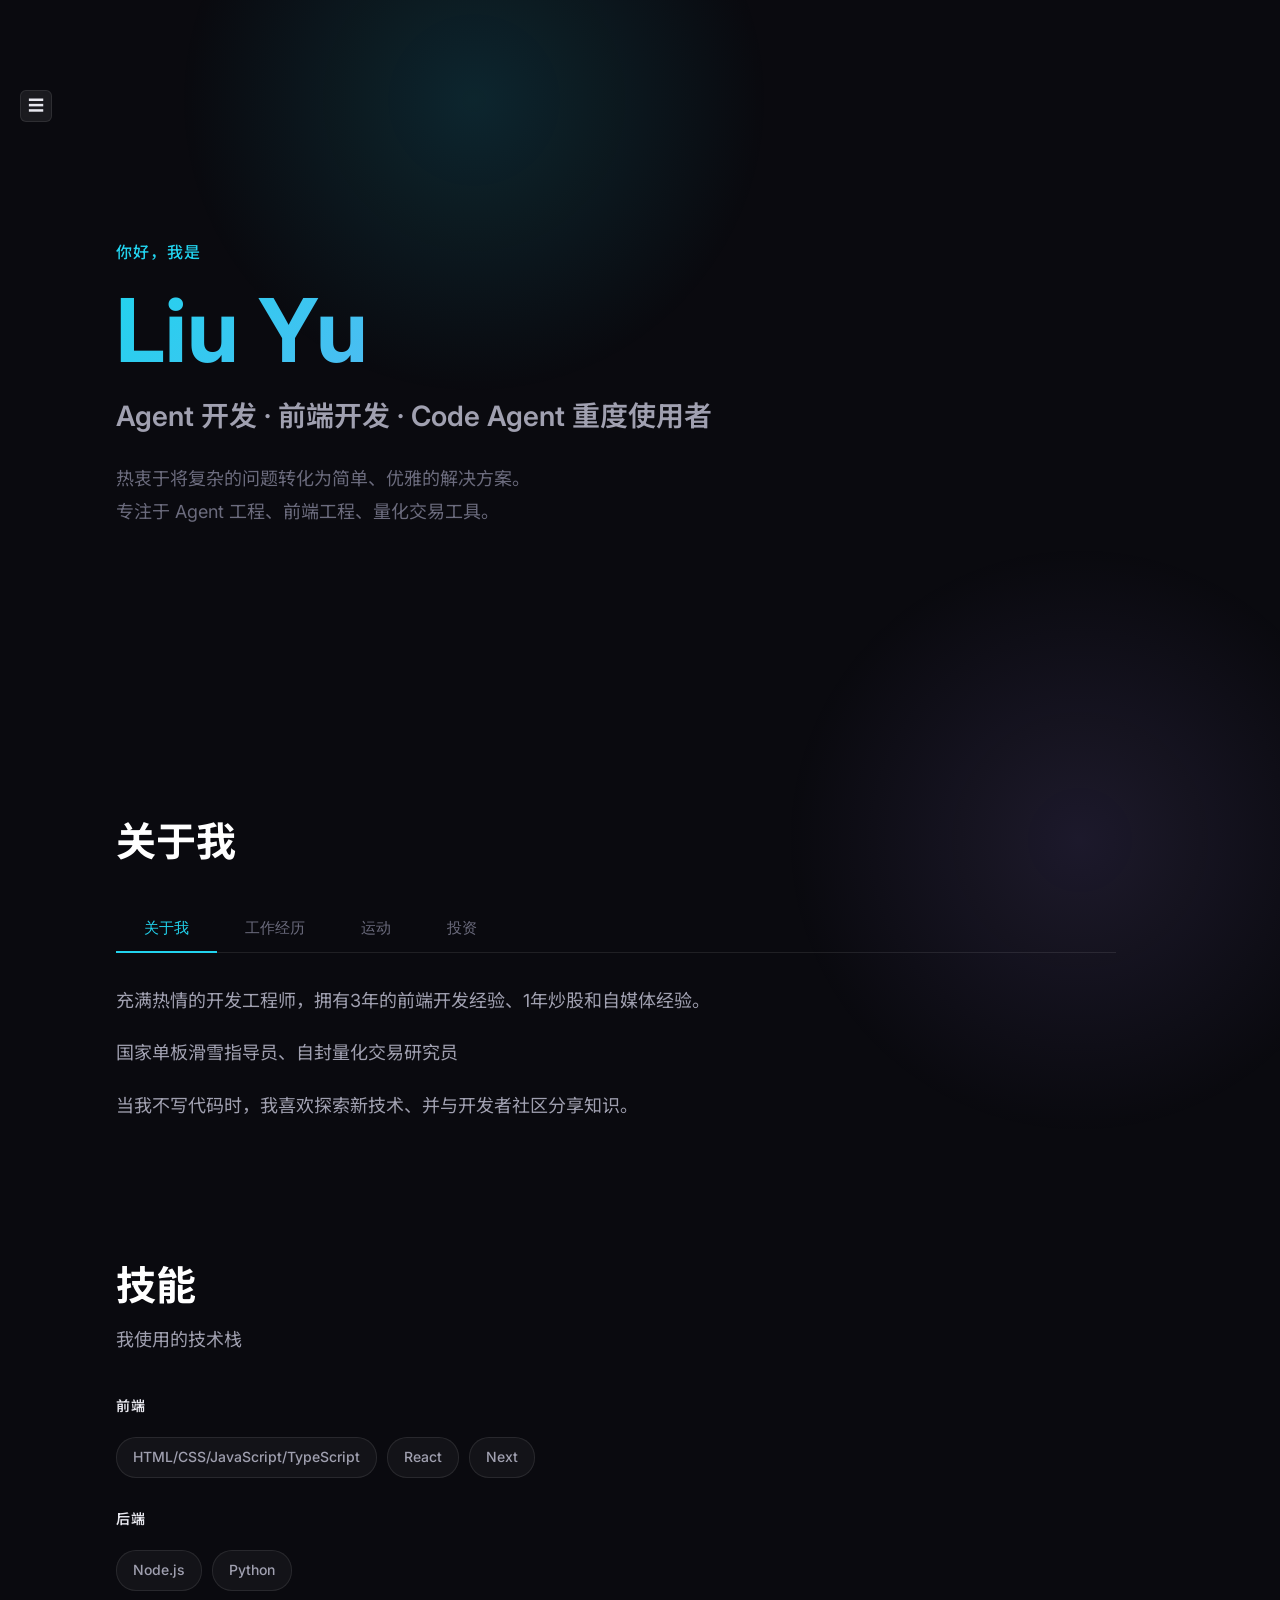
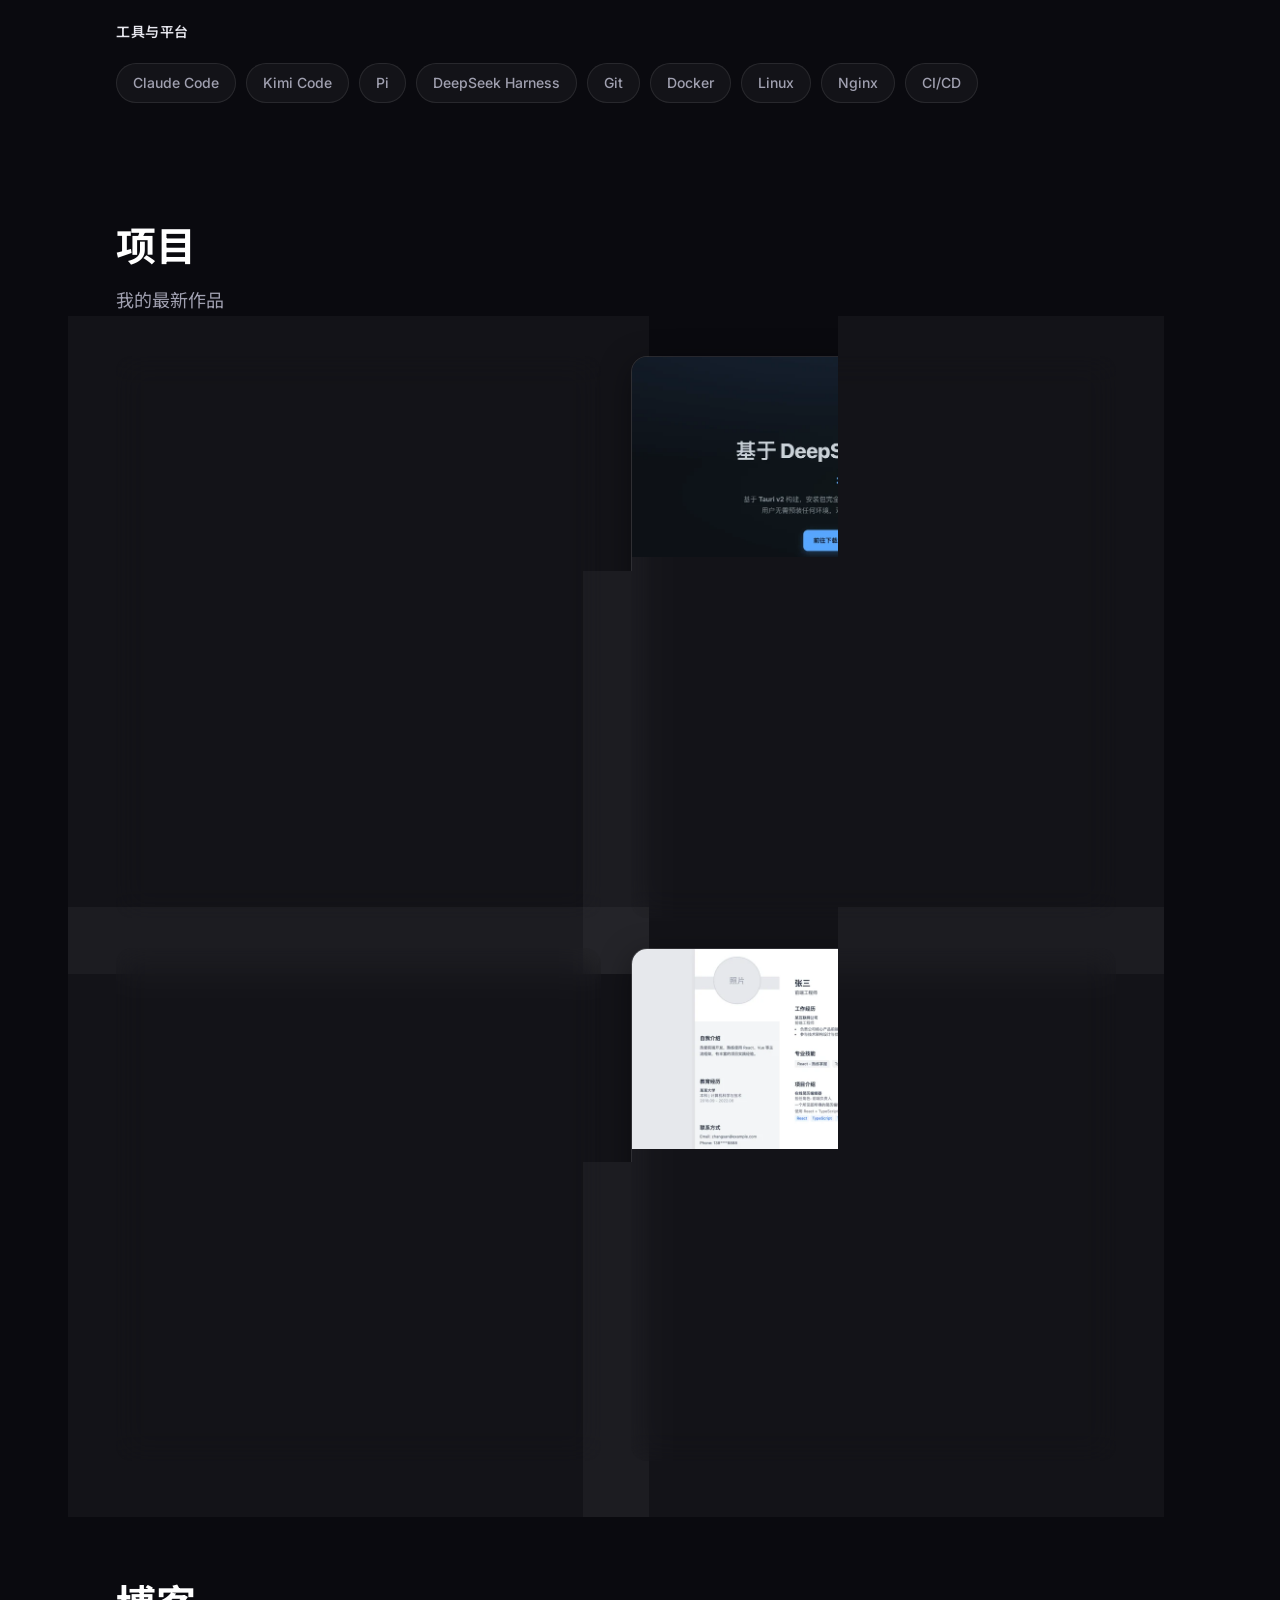
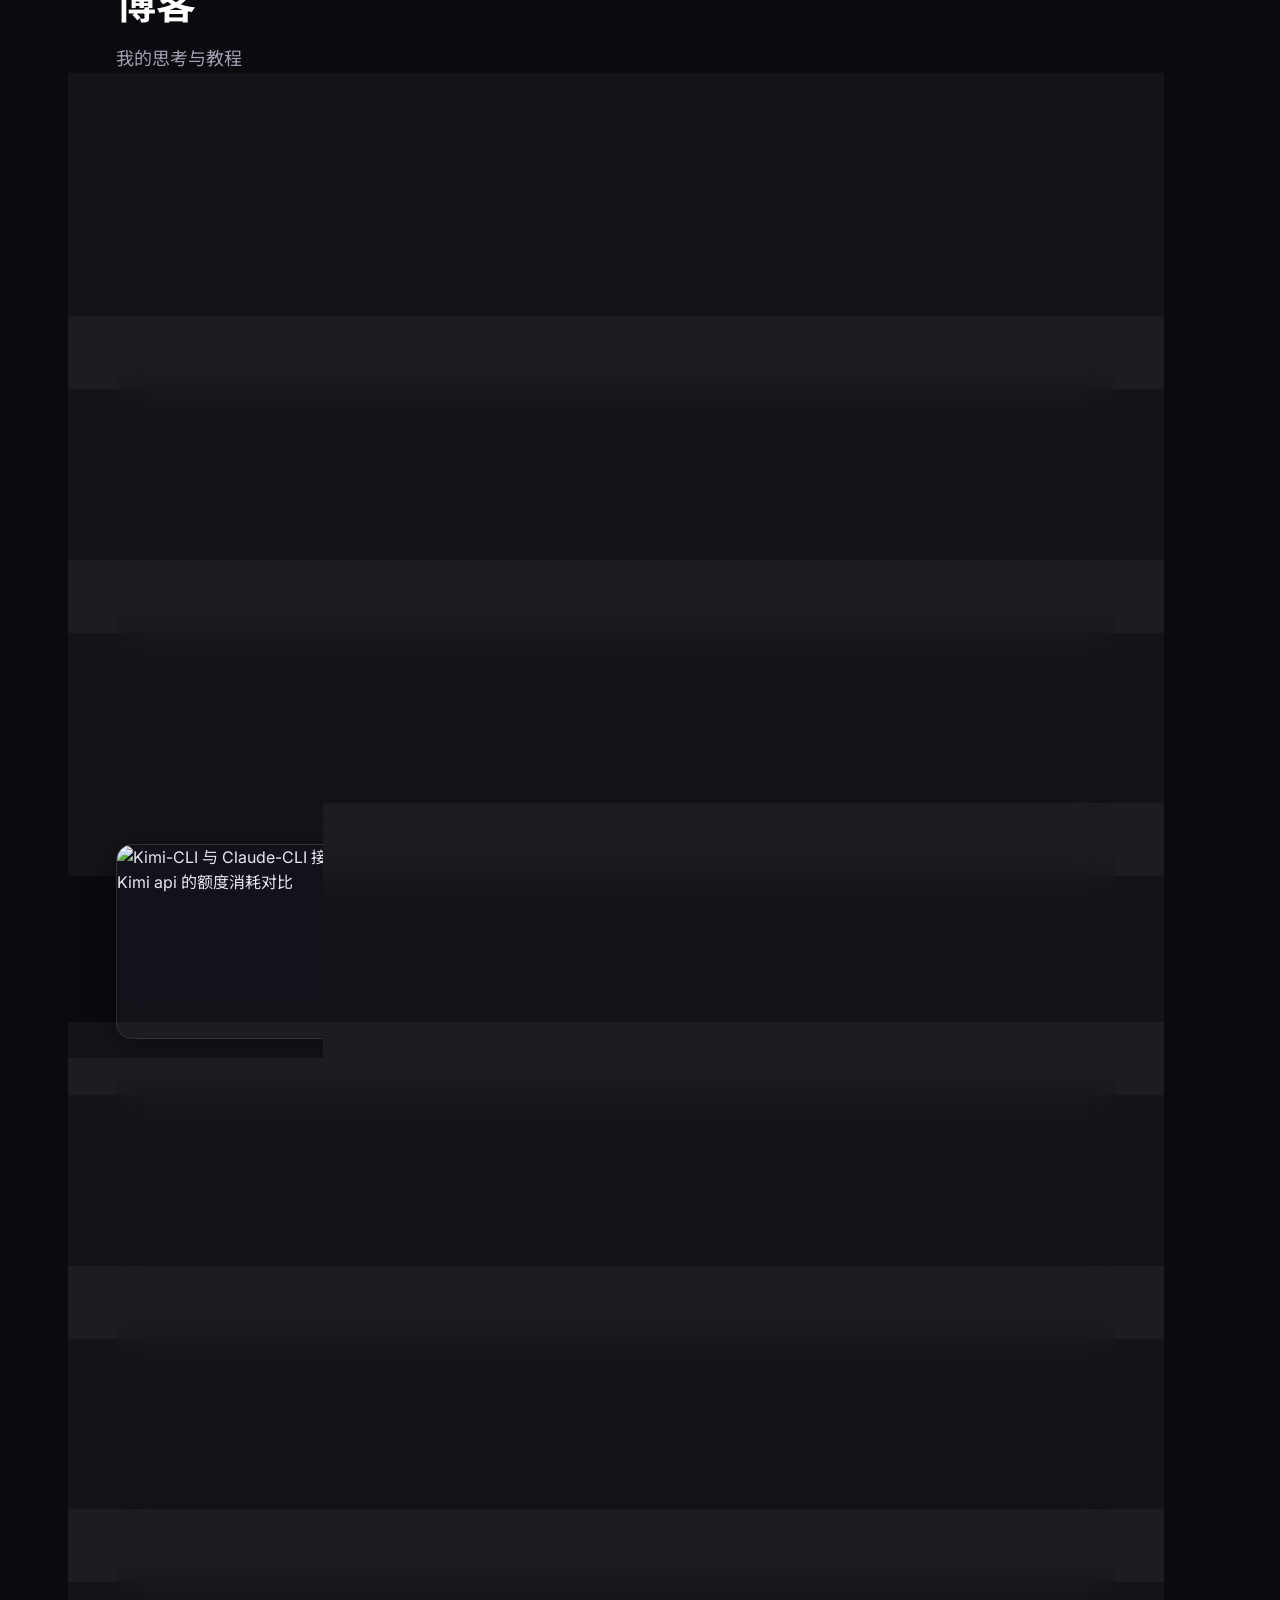
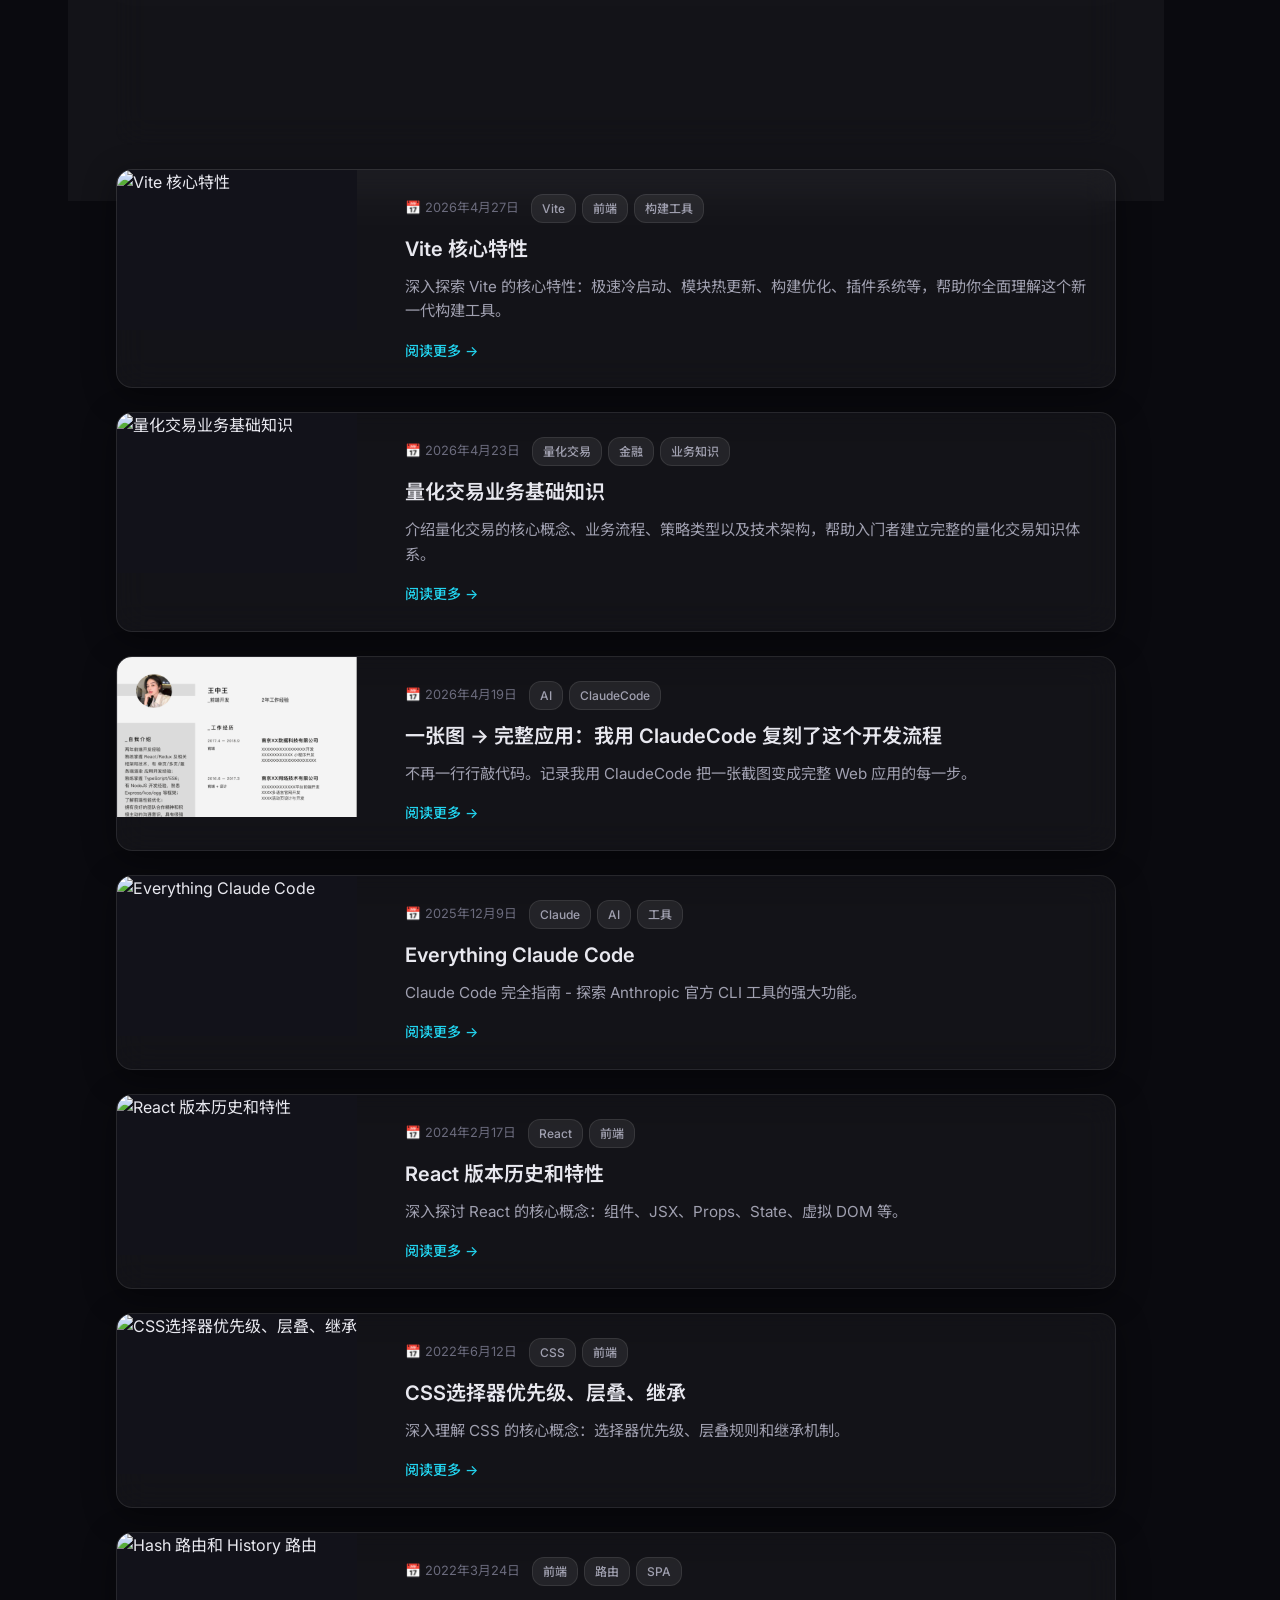
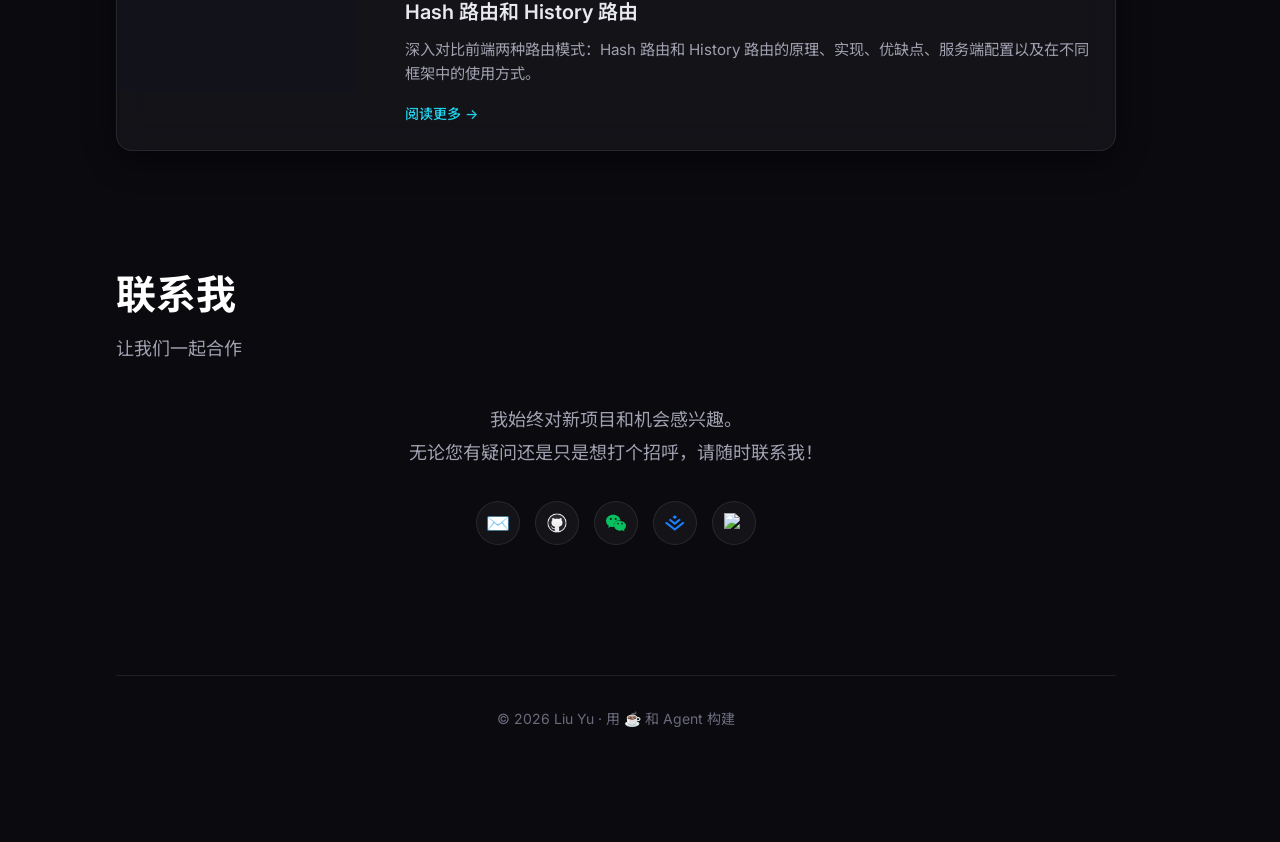
==== commit b3e7a9db: "fix: 修改首页文案" ====
--- a/index.html
+++ b/index.html
@@ -63,7 +63,7 @@
             <section class="hero" id="home">
                 <p class="hero-greeting">你好，我是</p>
                 <h1 class="hero-name">Liu Yu</h1>
-                <p class="hero-tagline">Agent 开发 · 前端开发 · Vibe Coding 重度使用者</p>
+                <p class="hero-tagline">Agent 开发 · 前端开发 · Code Agent 重度使用者</p>
                 <p class="hero-desc">
                     热衷于将复杂的问题转化为简单、优雅的解决方案。
                     </br>
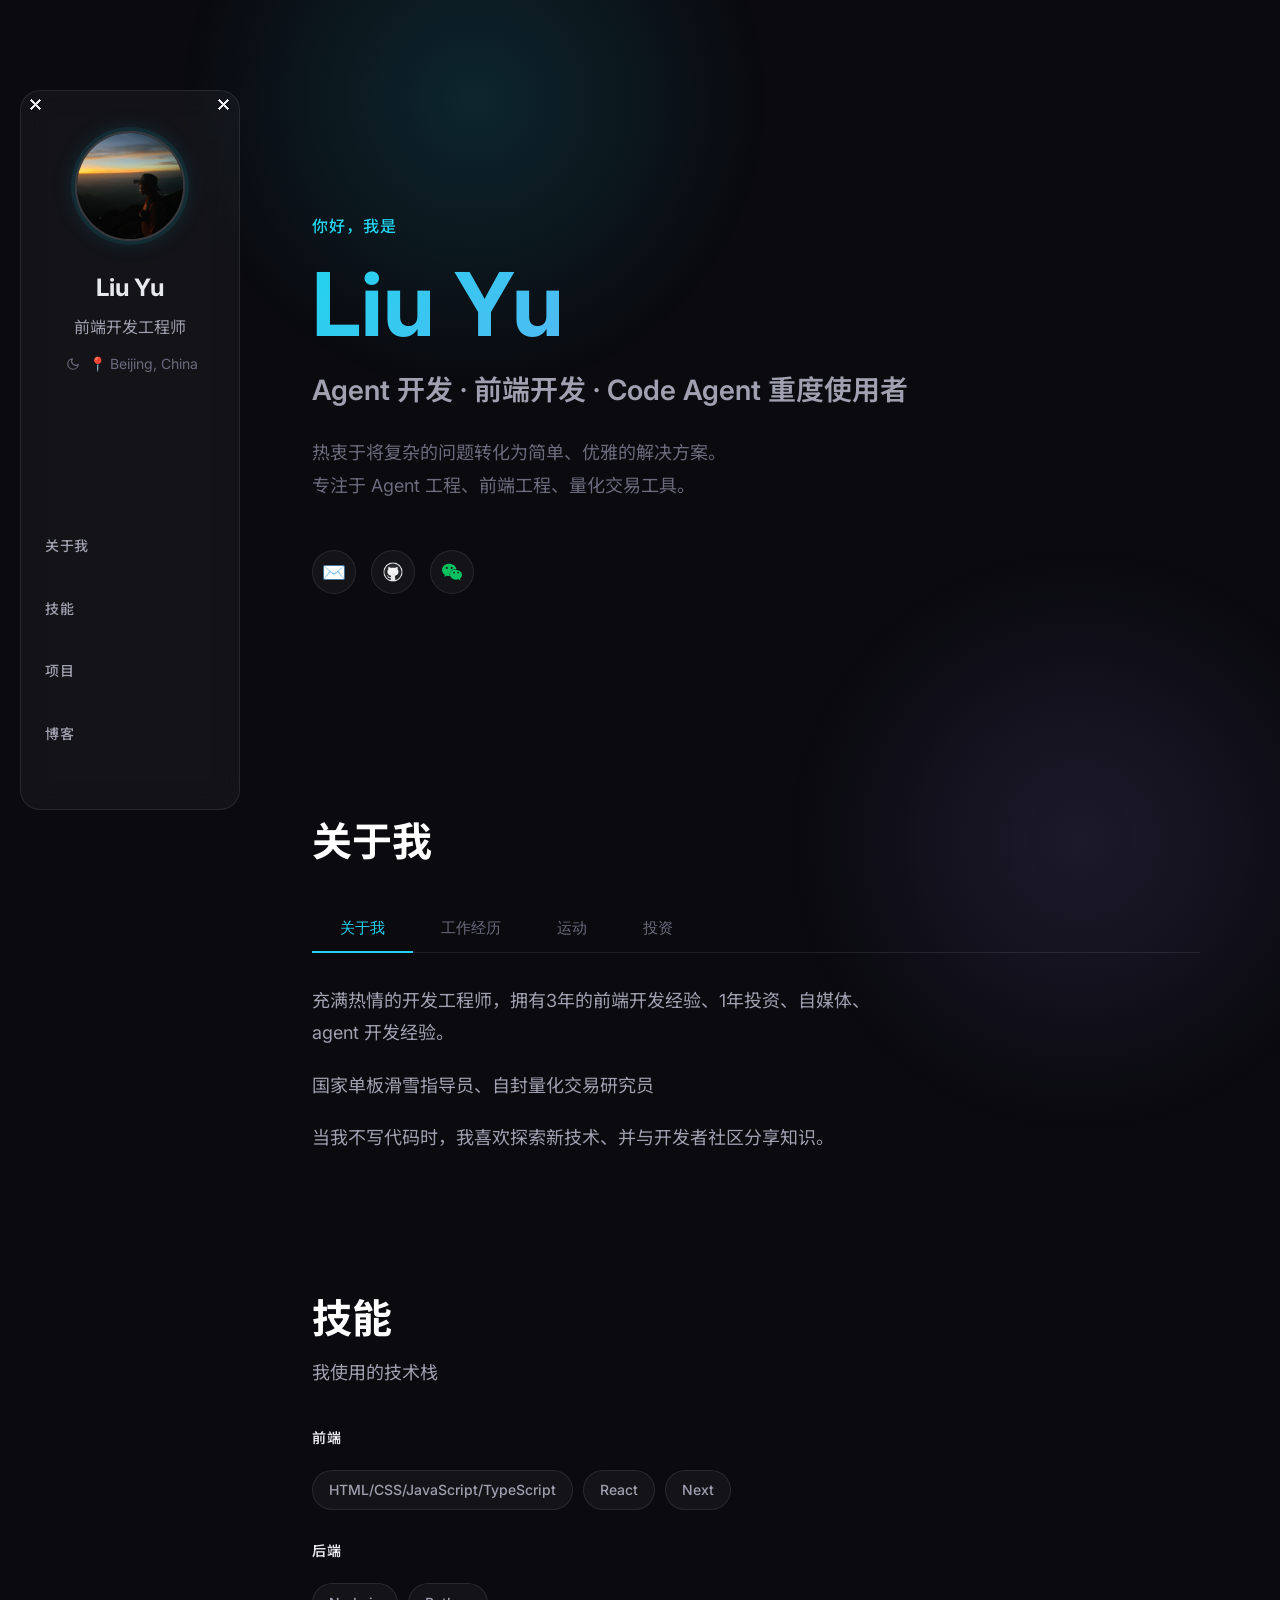
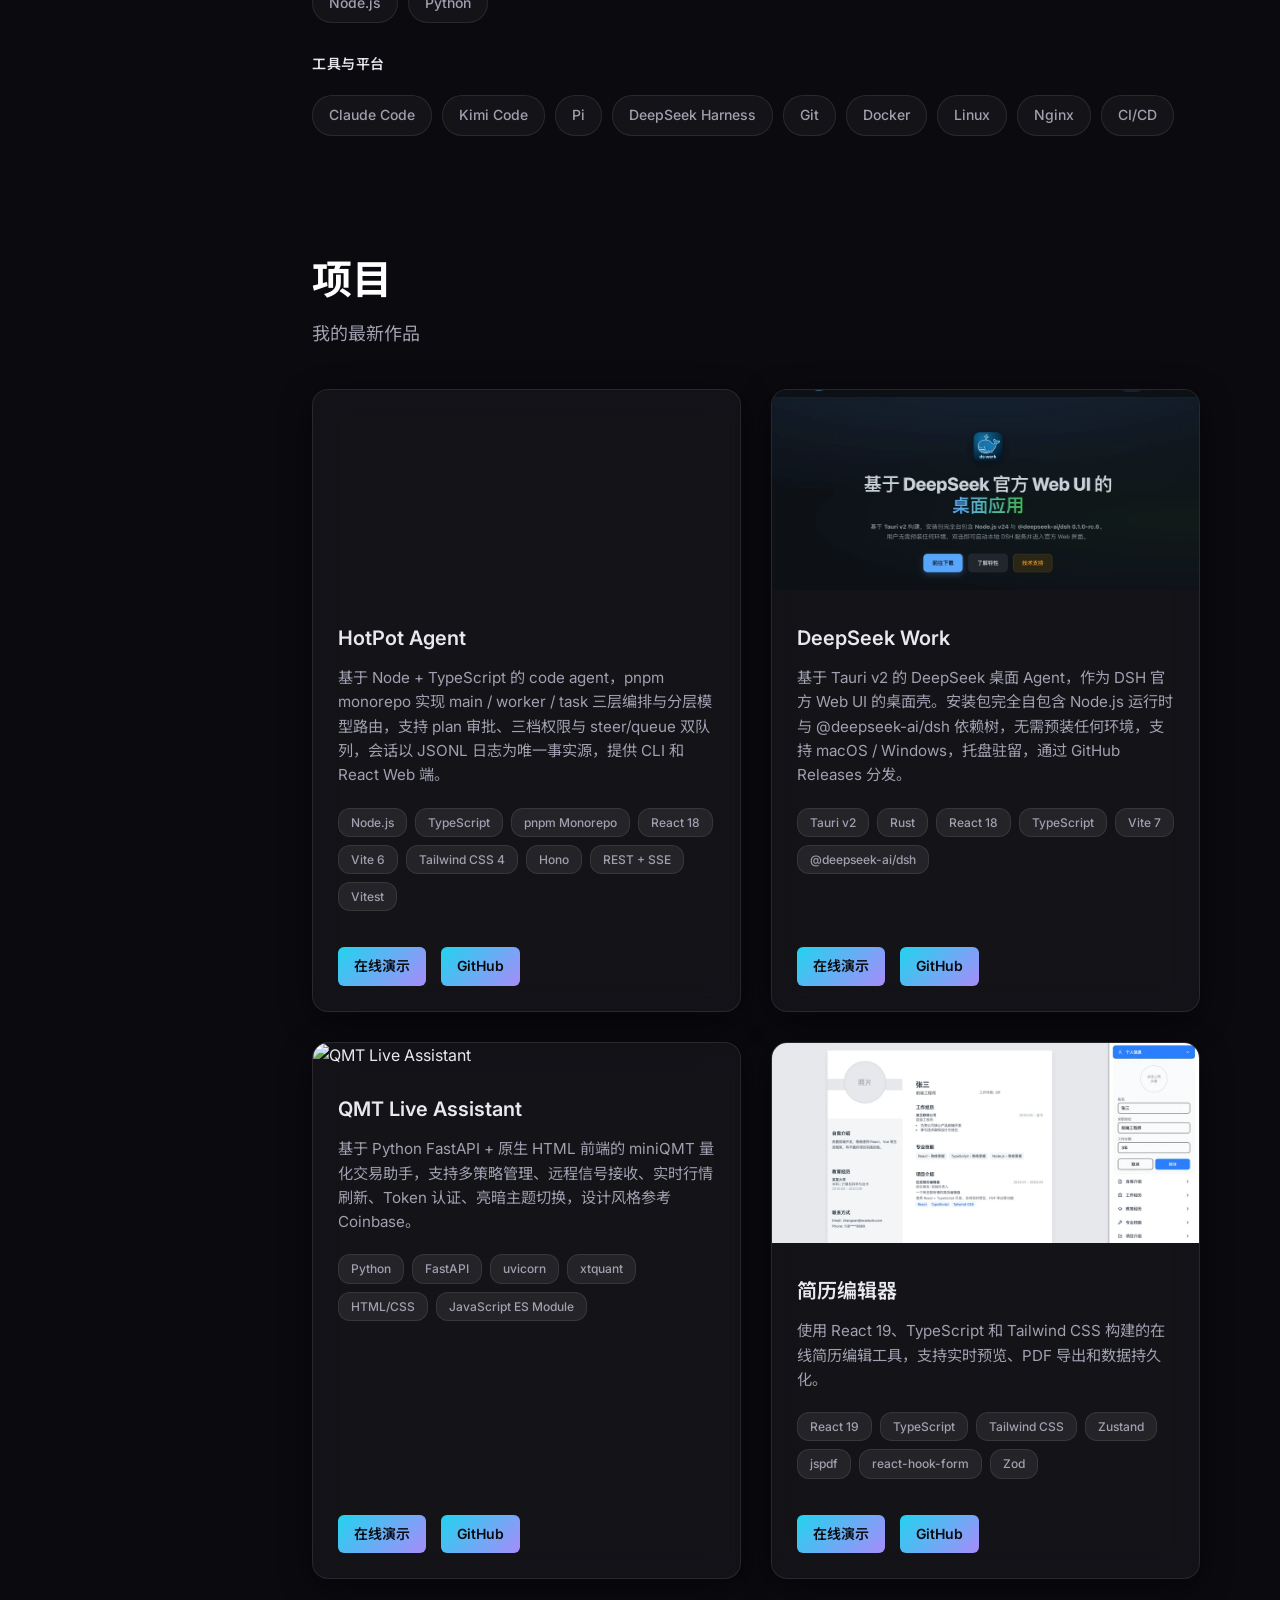
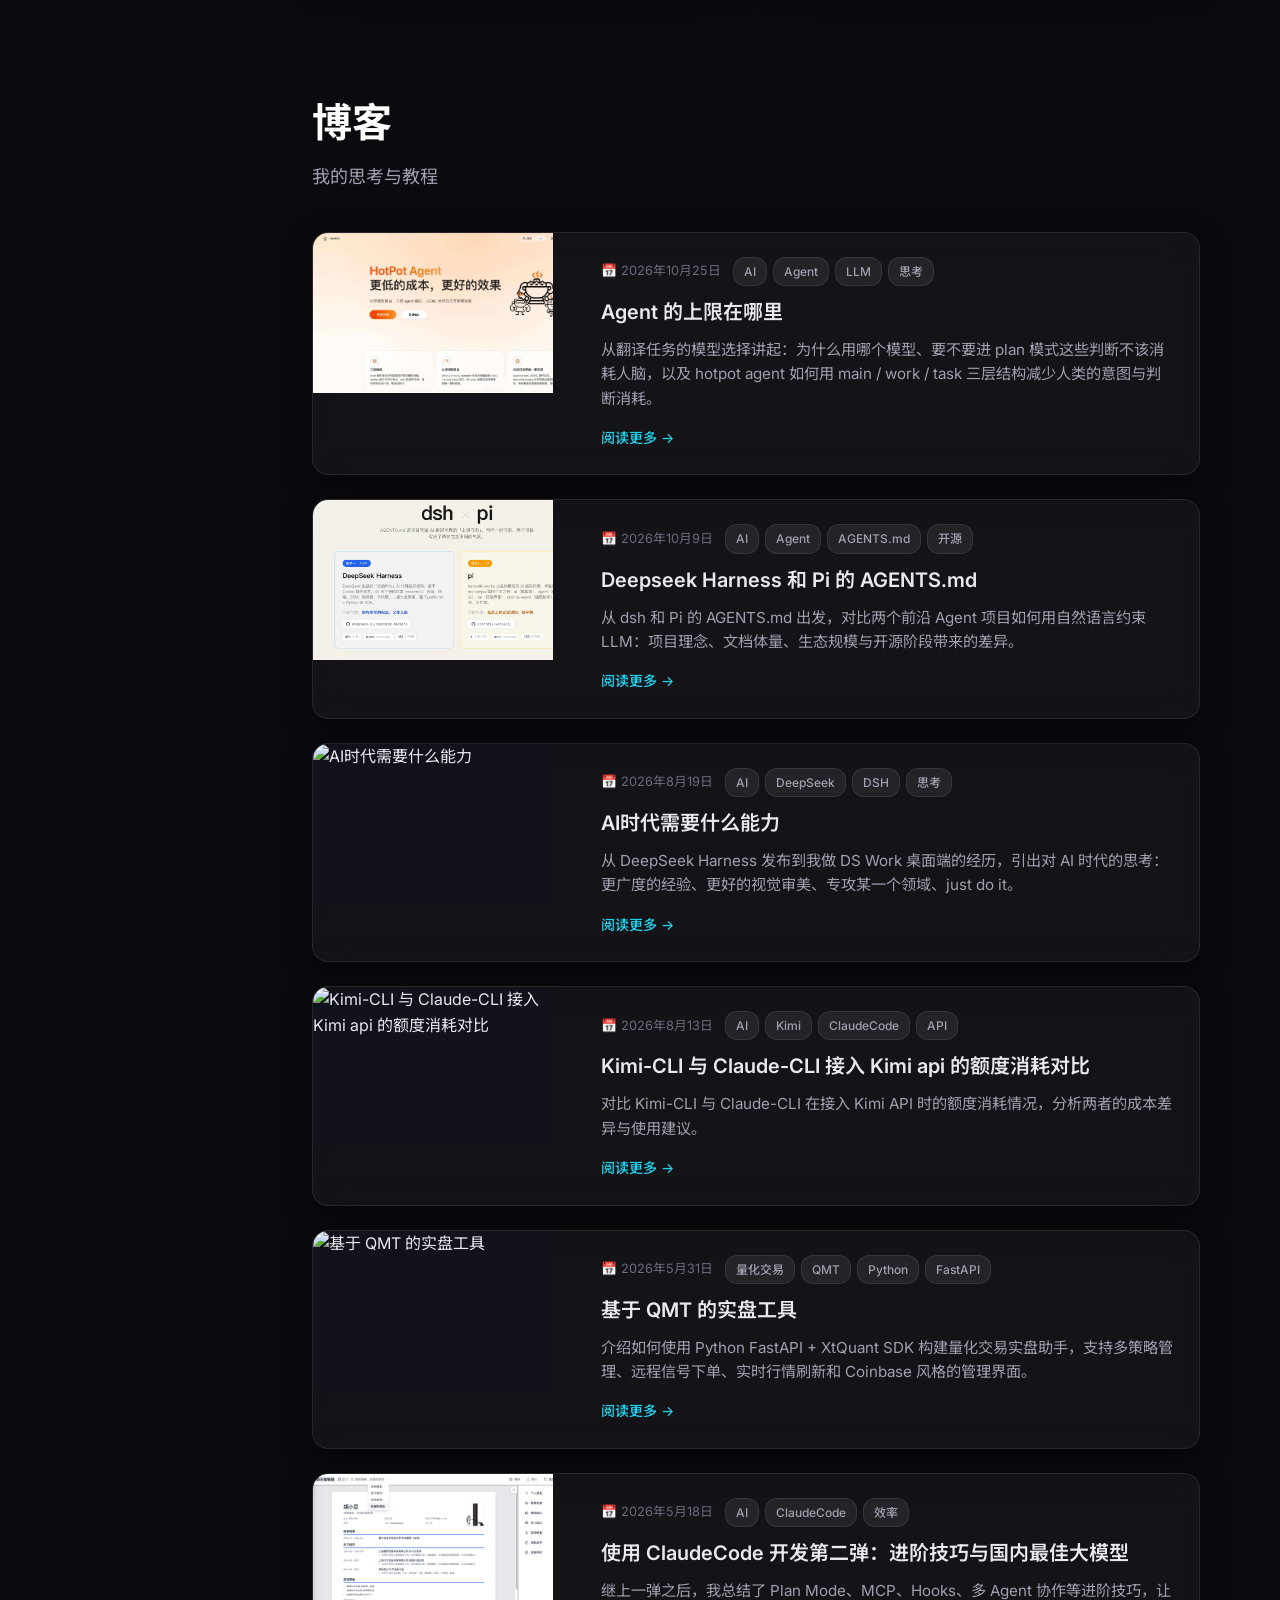
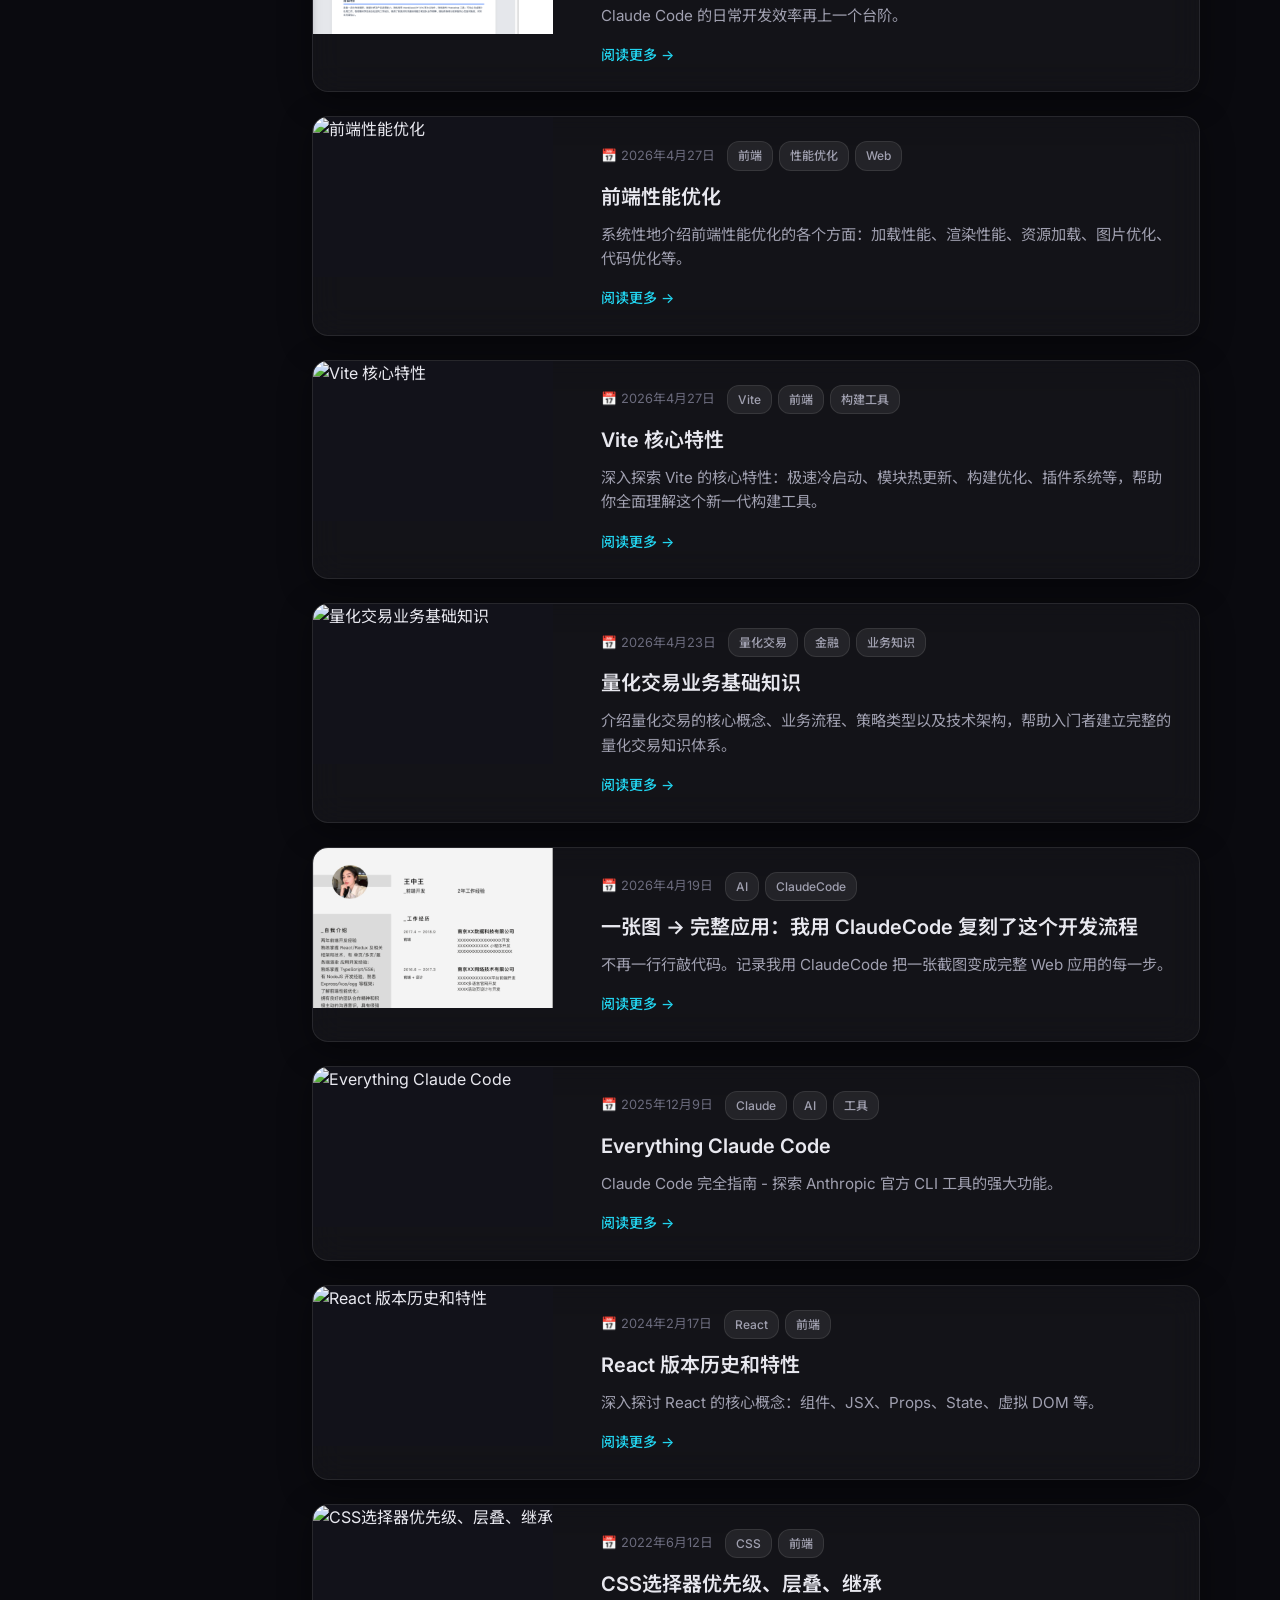
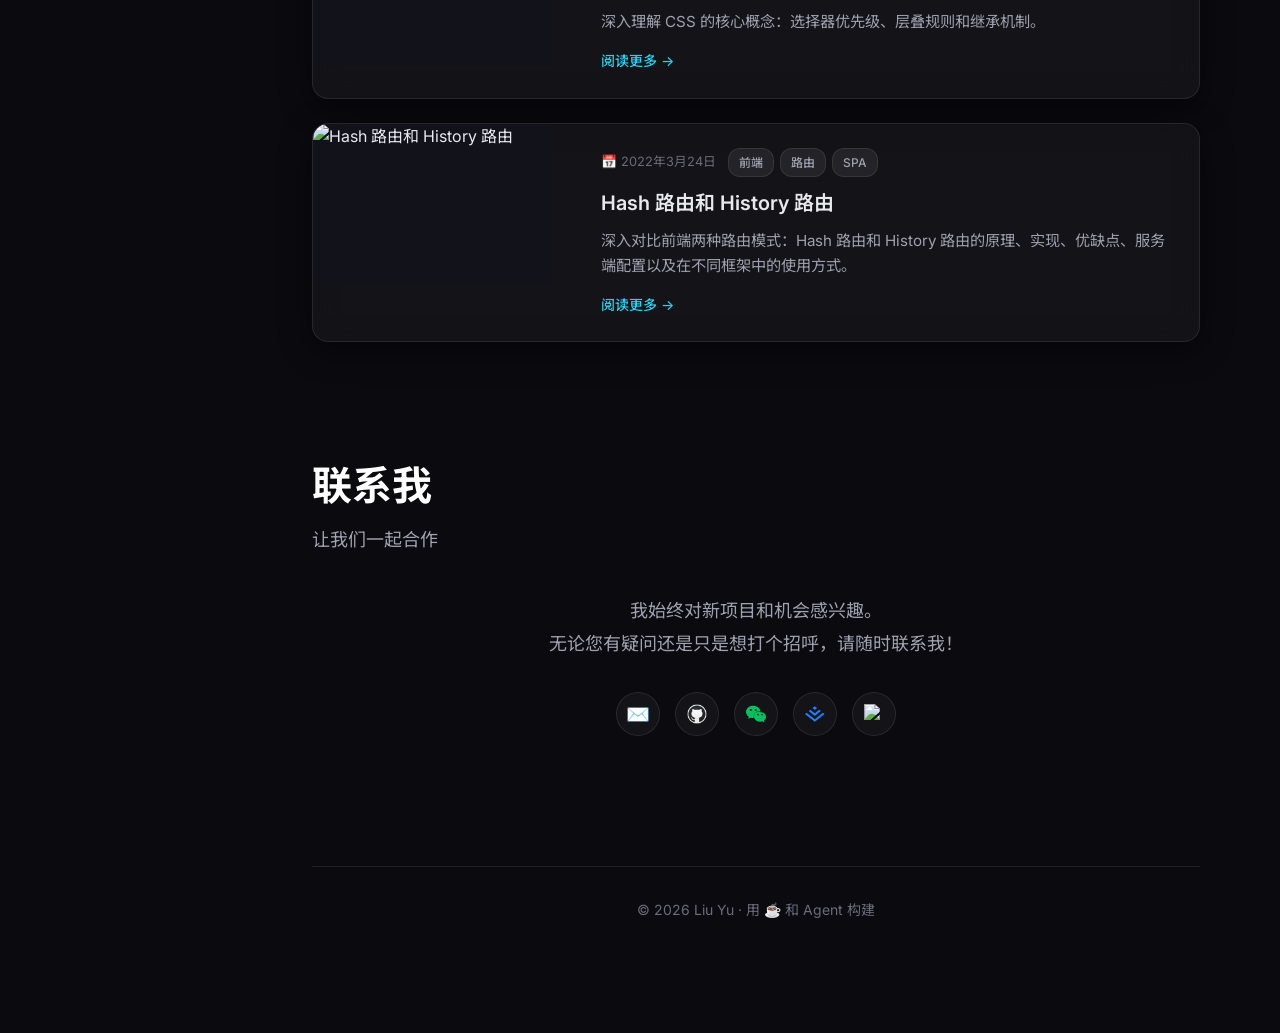
==== commit 40e10a75: "Hero 区新增社交联系方式、侧边栏默认展开、更新关于我与经历文案" ====
--- a/index.html
+++ b/index.html
@@ -37,7 +37,7 @@
         </nav>
         <button class="sidebar-toggle" id="sidebarToggle" title="展开侧边栏">☰</button>
         <button class="sidebar-toggle sidebar-toggle-right" id="sidebarToggleRight" title="展开侧边栏">☰</button>
-        <aside class="sidebar collapsed">
+        <aside class="sidebar">
             <div class="profile-section">
                 <div class="avatar">
                     <img src="./images/avatar.webp" alt="Profile Picture" class="profile-img">
@@ -69,6 +69,22 @@
                     </br>
                     专注于 Agent 工程、前端工程、量化交易工具。
                 </p>
+                <div class="social-links hero-social">
+                    <a href="mailto:hotpotliu@163.com" class="social-link" target="_blank" title="邮箱">✉️</a>
+                    <a href="https://github.com/Dada-liu" class="social-link" target="_blank" title="GitHub"><img src="./github-logo.webp" alt="GitHub" class="social-icon" loading="lazy" decoding="async"></a>
+                    <div class="wechat-container">
+                        <a href="#" class="social-link wechat-link" target="_blank" title="微信"><img src="./wechat-logo.svg" alt="WeChat" class="social-icon" loading="lazy" decoding="async"></a>
+                        <div class="wechat-popup">
+                            <div class="wechat-popup-content">
+                                <img src="./wechat-qrcode.webp" alt="WeChat QR Code" class="wechat-qrcode" loading="lazy" decoding="async">
+                                <div class="wechat-info">
+                                    <p class="wechat-id">微信号：hotpotdaxia</p>
+                                    <p class="wechat-tip">扫码添加微信</p>
+                                </div>
+                            </div>
+                        </div>
+                    </div>
+                </div>
             </section>
 
             <section id="about" class="content-section">
@@ -83,7 +99,7 @@
                 </div>
                 <div class="about-tab-content active" id="about-me">
                     <div class="about-content">
-                        <p>充满热情的开发工程师，拥有3年的前端开发经验、1年炒股和自媒体经验。</p>
+                        <p>充满热情的开发工程师，拥有3年的前端开发经验、1年投资、自媒体、agent 开发经验。</p>
                         <p>国家单板滑雪指导员、自封量化交易研究员</p>
                         <p>当我不写代码时，我喜欢探索新技术、并与开发者社区分享知识。</p>
                     </div>
--- a/styles.css
+++ b/styles.css
@@ -388,6 +388,12 @@
     margin-top: 32px;
 }
 
+/* Hero 首屏的社交图标：左对齐 */
+.hero-social {
+    justify-content: flex-start;
+    margin-top: 8px;
+}
+
 /* 微信弹窗样式 */
 .wechat-container {
     position: relative;
